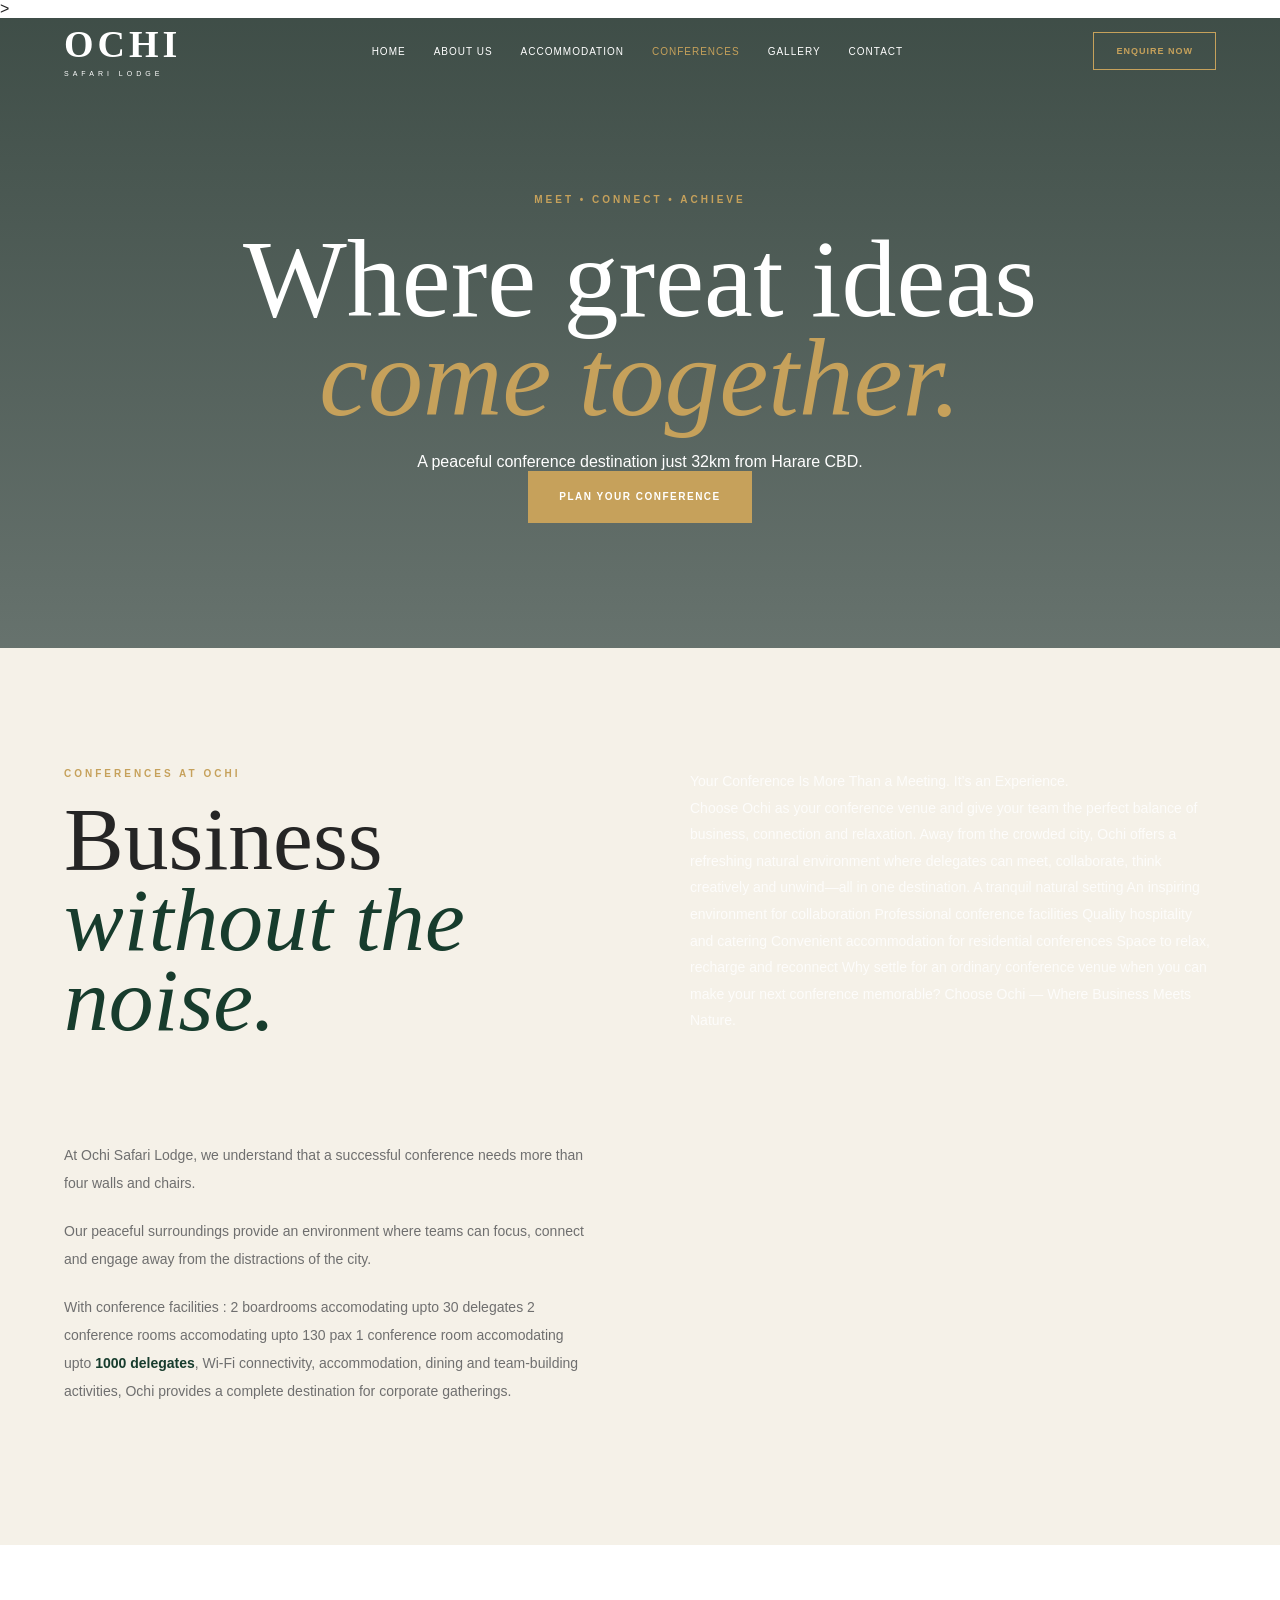
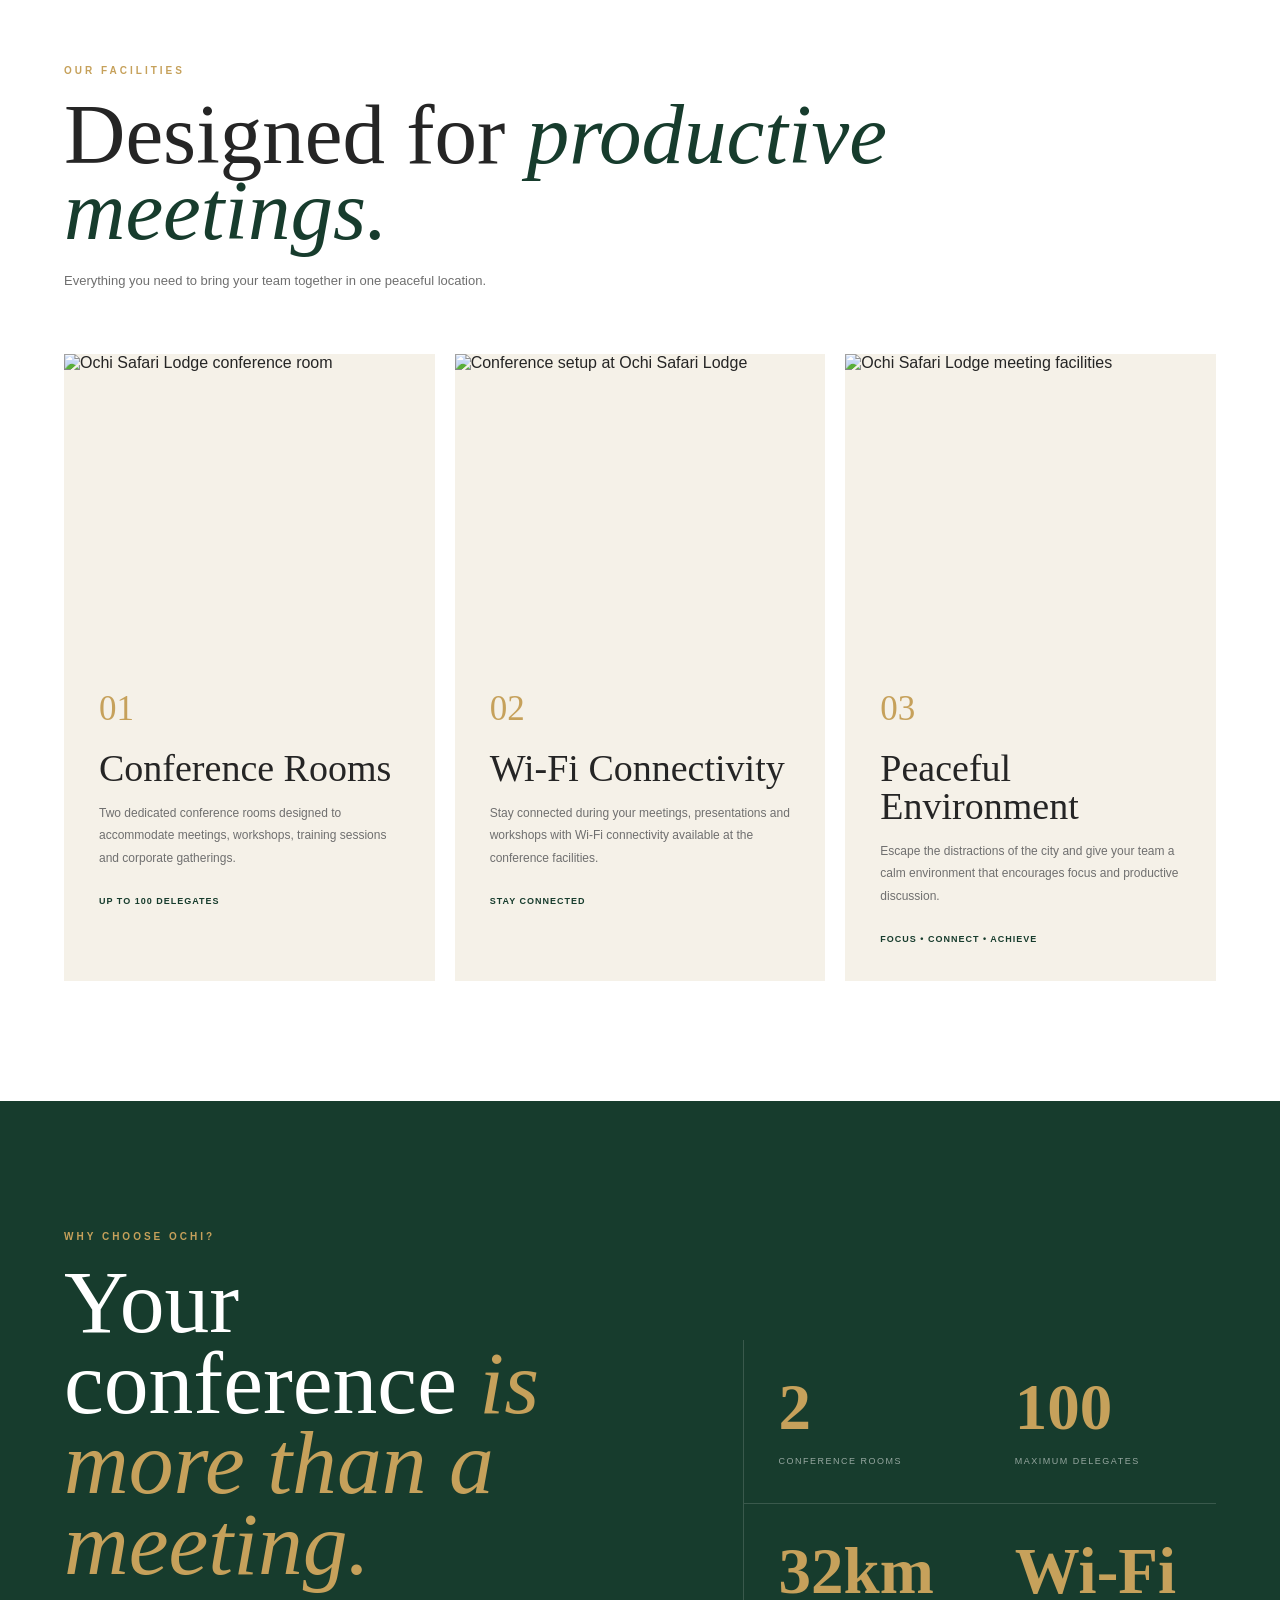
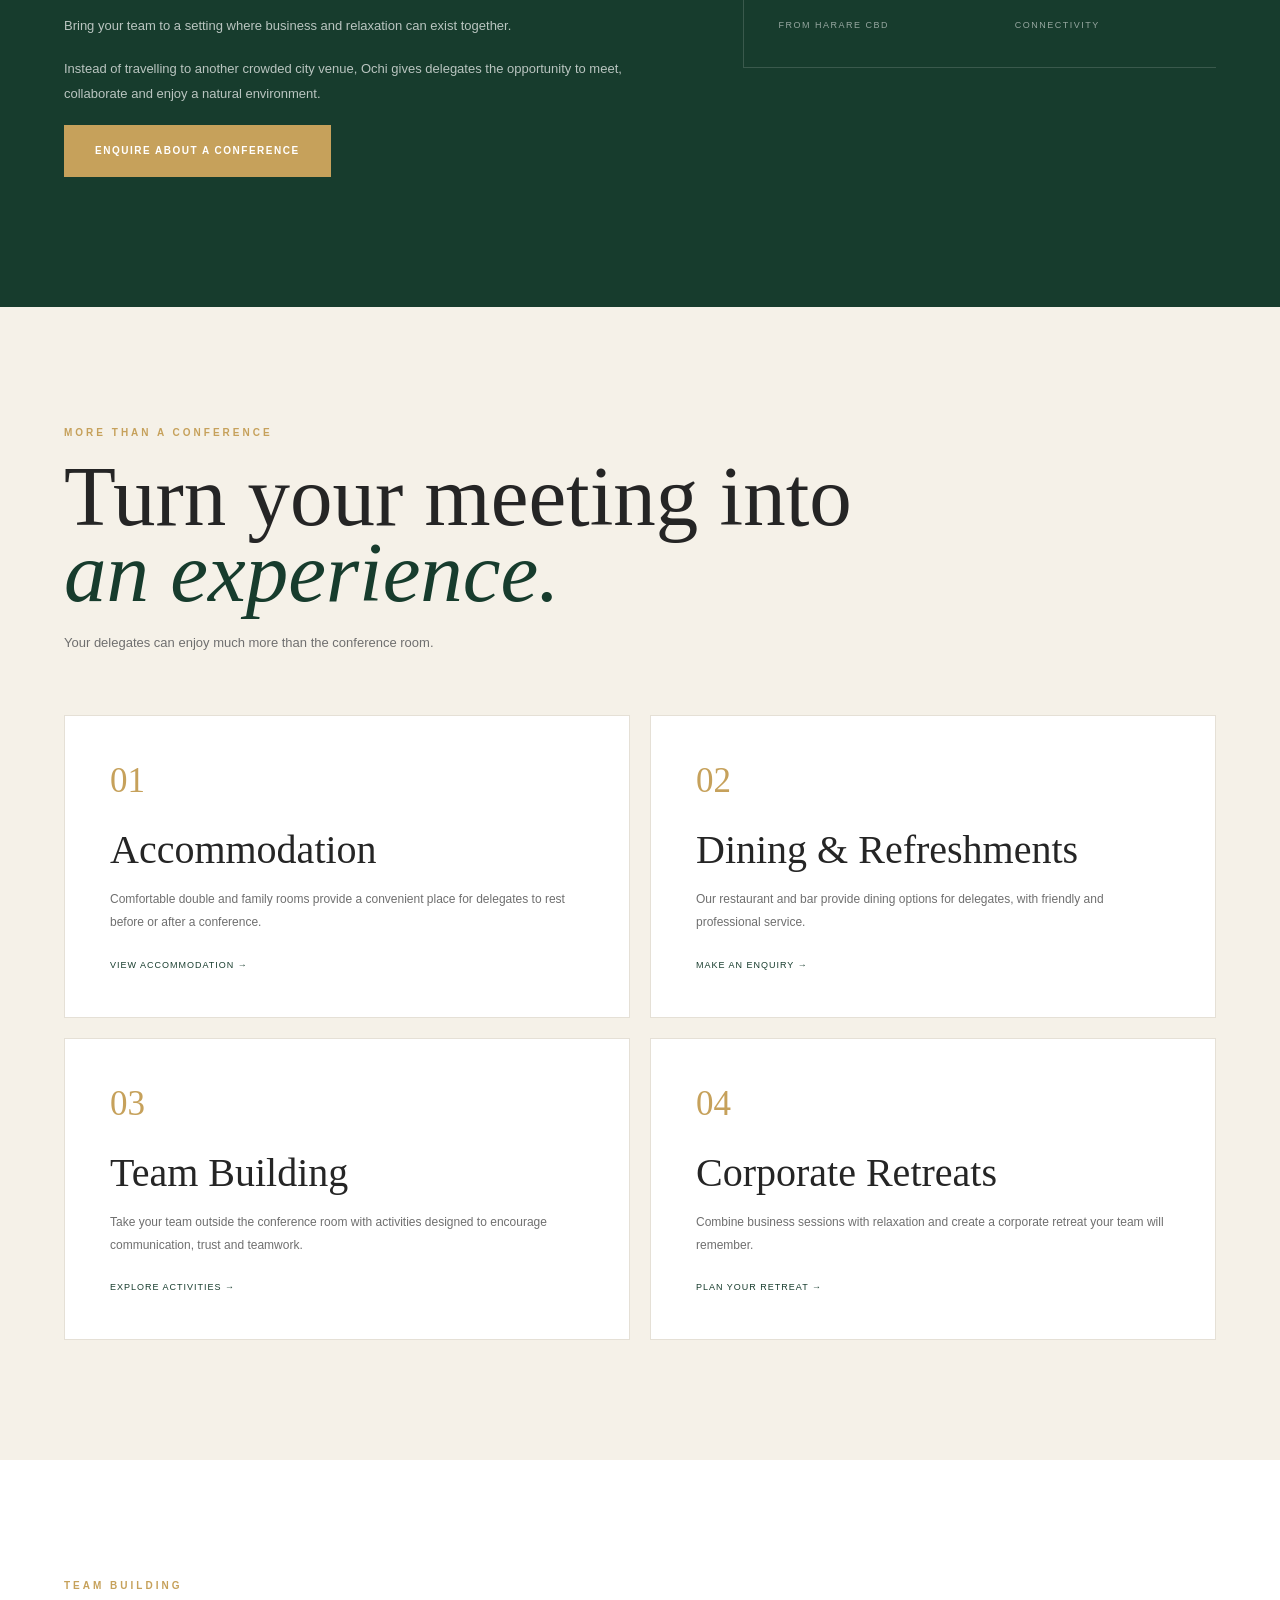
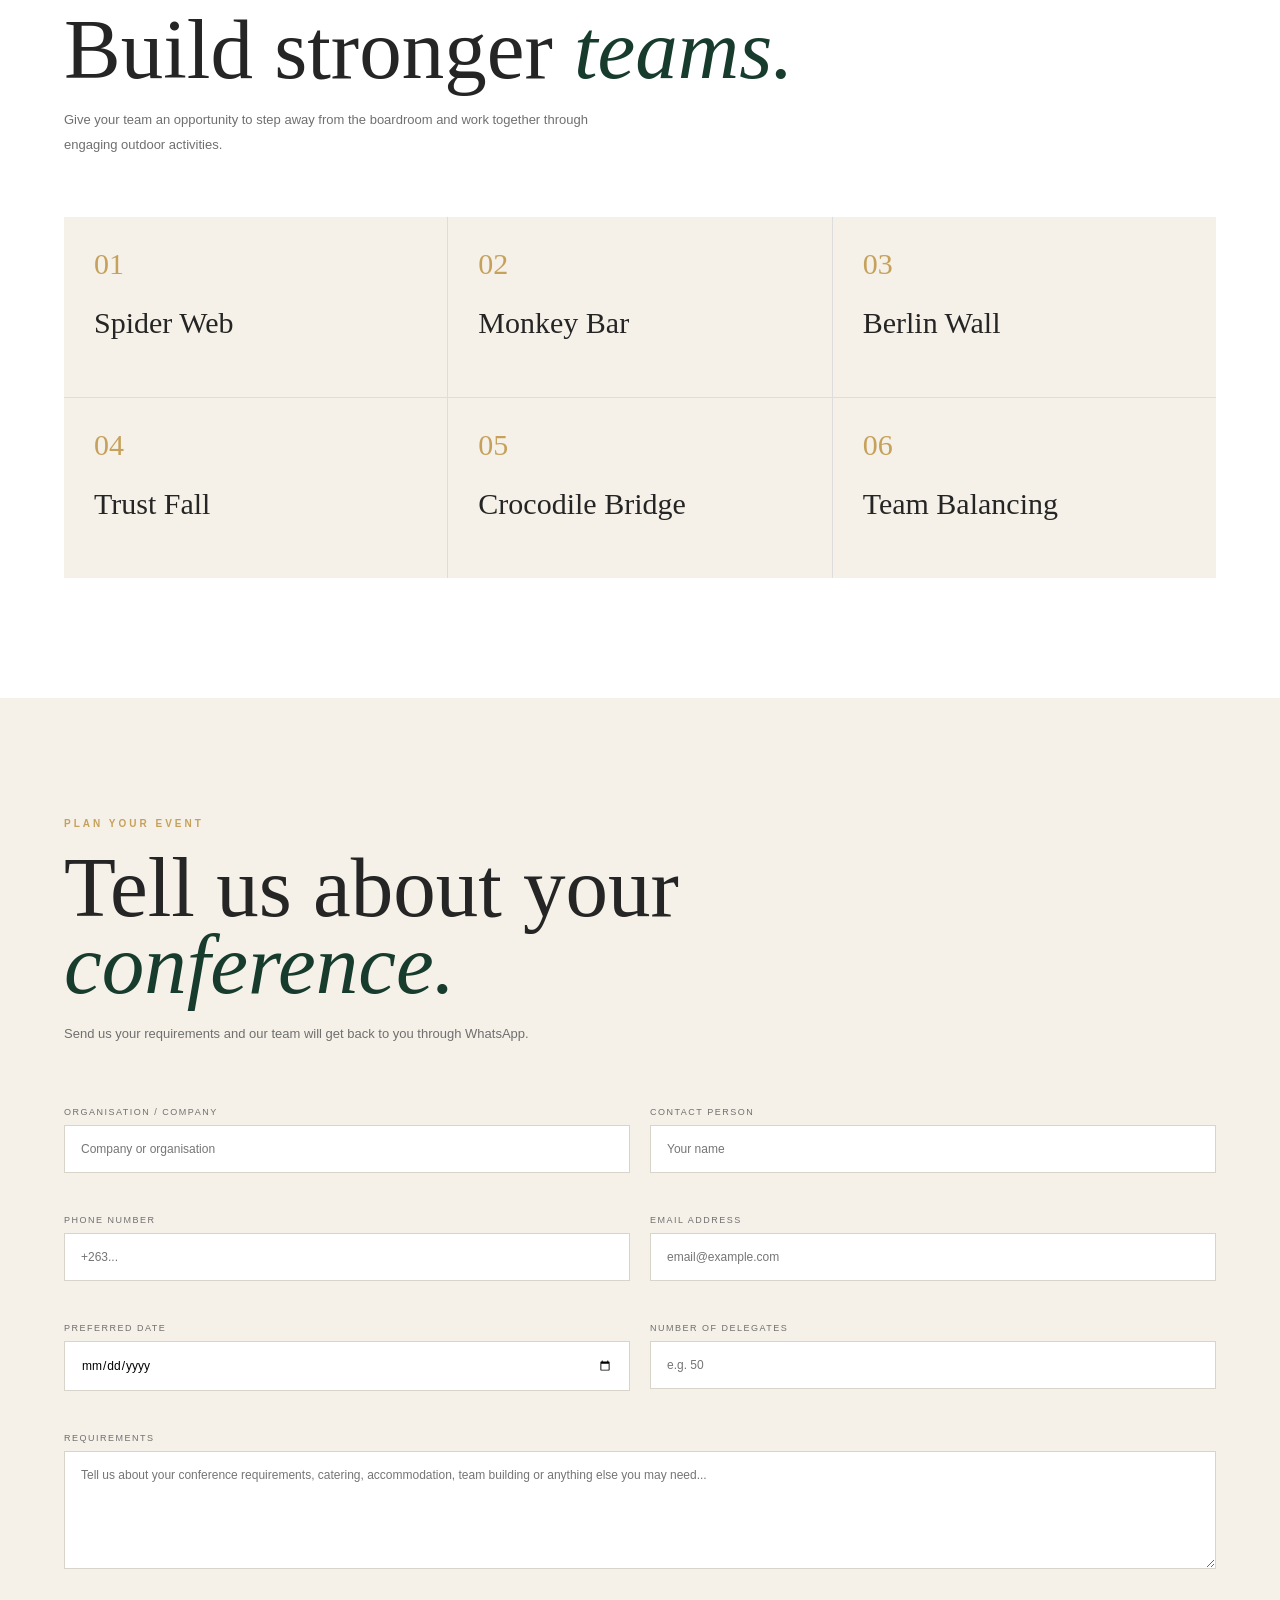
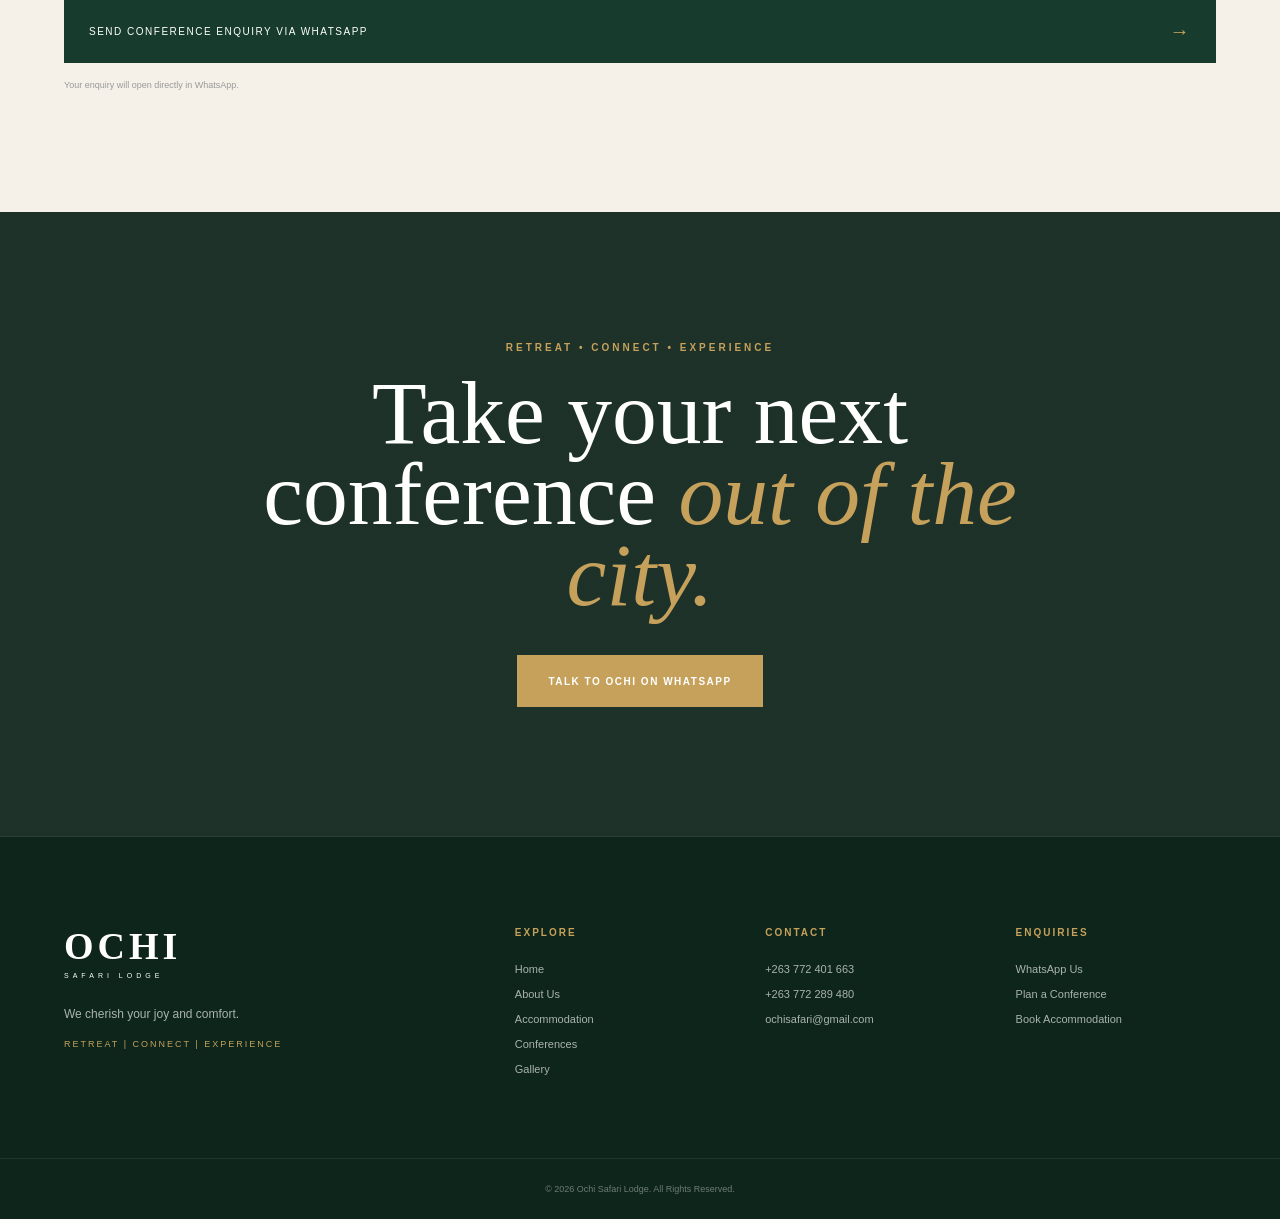
==== conferences.html @ 9dff3365 "Update conferences.html" ====
<!DOCTYPE html>
<html lang="en">

<head>

    <meta charset="UTF-8">

    <meta
        name="viewport"
        content="width=device-width, initial-scale=1.0"
    >

    <title>Conferences & Corporate Events | Ochi Safari Lodge</title>

    <meta
        name="description"
        content="Ochi Safari Lodge offers conference facilities for up to 100 delegates, with Wi-Fi, a peaceful environment, accommodation, dining and team-building activities."
    >

    <link rel="preconnect" href="https://fonts.googleapis.com">

    <link
        rel="preconnect"
        href="https://fonts.gstatic.com"
        crossorigin
    >

    <link
        
    href="https://fonts.googleapis.com/css2?family=Josefin+Sans:wght@300;400;500;600;700&display=swap"
    rel="stylesheet"
>
    >

    <link rel="stylesheet" href="style.css">

</head>


<body>


<!-- =========================================
     NAVIGATION
========================================= -->

<header class="navbar" id="navbar">

    <a href="index.html" class="logo">

        <span>OCHI</span>

        <small>SAFARI LODGE</small>

    </a>


    <nav id="navMenu">

        <a href="index.html">
            Home
        </a>

        <a href="about.html">
            About Us
        </a>

        <a href="accommodation.html">
            Accommodation
        </a>

        <a href="conferences.html" class="active">
            Conferences
        </a>

        <a href="gallery.html">
            Gallery
        </a>

        <a href="contact.html">
            Contact
        </a>

    </nav>


    <a
        href="https://wa.me/263772401663"
        class="nav-button"
        target="_blank"
    >

        Enquire Now

    </a>


    <button
        class="menu-btn"
        id="menuBtn"
        aria-label="Open menu"
    >

        ☰

    </button>

</header>



<!-- =========================================
     CONFERENCE HERO
========================================= -->

<section class="page-hero conference-hero">

    <div class="page-hero-overlay"></div>


    <div class="page-hero-content">

        <p class="eyebrow">

            MEET • CONNECT • ACHIEVE

        </p>


        <h1>

            Where great ideas
            <span>come together.</span>

        </h1>


        <p>

            A peaceful conference destination just 32km
            from Harare CBD.

        </p>


        <a
            href="#conference-enquiry"
            class="btn primary"
        >

            Plan Your Conference

        </a>

    </div>

</section>



<!-- =========================================
     INTRODUCTION
========================================= -->

<section class="conference-intro">

    <div class="container conference-intro-grid">


        <div>

            <p class="section-label">

                CONFERENCES AT OCHI

            </p>


            <h2>

                Business
                <em>without the noise.</em>

            </h2>

        </div>
        <div>
            <p class="hero-text">

              

                   Your Conference Is More Than a Meeting. It’s an Experience.</br>

Choose Ochi as your conference venue and give your team the perfect balance of business, connection and relaxation.

Away from the crowded city, Ochi offers a refreshing natural environment where delegates can meet, collaborate, think creatively and unwind—all in one destination.

 A tranquil natural setting
 An inspiring environment for collaboration
 Professional conference facilities
 Quality hospitality and catering
 Convenient accommodation for residential conferences
 Space to relax, recharge and reconnect

Why settle for an ordinary conference venue when you can make your next conference memorable?

Choose Ochi — Where Business Meets Nature.
                  

            </p>

            </div>
            


        <div>

            <p>

                At Ochi Safari Lodge, we understand that a successful
                conference needs more than four walls and chairs.

            </p>


            <p>

                Our peaceful surroundings provide an environment
                where teams can focus, connect and engage away from
                the distractions of the city.

            </p>


            <p>

                With conference facilities :
                2 boardrooms accomodating upto 30 delegates
                2 conference rooms accomodating upto 130 pax
                1 conference room accomodating upto <strong>1000 delegates</strong>, Wi-Fi connectivity,
                accommodation, dining and team-building activities,
                Ochi provides a complete destination for corporate
                gatherings.


               

            </p>

        </div>

    </div>

</section>



<!-- =========================================
     CONFERENCE FACILITIES
========================================= -->

<section class="conference-facilities">

    <div class="container">


        <div class="conference-section-heading">

            <p class="section-label">

                OUR FACILITIES

            </p>


            <h2>

                Designed for
                <em>productive meetings.</em>

            </h2>


            <p>

                Everything you need to bring your team together
                in one peaceful location.

            </p>

        </div>



        <div class="conference-feature-grid">


            <div class="conference-feature">

                <div class="feature-image">

                    <img
                        src="images/WhatsApp Image 2026-08-20 at 09.56.02.jpeg"
                        alt="Ochi Safari Lodge conference room"
                    >

                </div>


                <div class="feature-content">

                    <span>01</span>


                    <h3>
                        Conference Rooms
                    </h3>


                    <p>

                        Two dedicated conference rooms designed
                        to accommodate meetings, workshops,
                        training sessions and corporate gatherings.

                    </p>


                    <strong>
                        Up to 100 delegates
                    </strong>

                </div>

            </div>



            <div class="conference-feature">

                <div class="feature-image">

                    <img
                        src="Images/conference-2.jpg"
                        alt="Conference setup at Ochi Safari Lodge"
                    >

                </div>


                <div class="feature-content">

                    <span>02</span>


                    <h3>
                        Wi-Fi Connectivity
                    </h3>


                    <p>

                        Stay connected during your meetings,
                        presentations and workshops with
                        Wi-Fi connectivity available at the
                        conference facilities.

                    </p>


                    <strong>
                        Stay connected
                    </strong>

                </div>

            </div>



            <div class="conference-feature">

                <div class="feature-image">

                    <img
                        src="Images/conference-3.jpg"
                        alt="Ochi Safari Lodge meeting facilities"
                    >

                </div>


                <div class="feature-content">

                    <span>03</span>


                    <h3>
                        Peaceful Environment
                    </h3>


                    <p>

                        Escape the distractions of the city and
                        give your team a calm environment that
                        encourages focus and productive discussion.

                    </p>


                    <strong>
                        Focus • Connect • Achieve
                    </strong>

                </div>

            </div>

        </div>

    </div>

</section>



<!-- =========================================
     WHY OCHI FOR CONFERENCES
========================================= -->

<section class="conference-why">

    <div class="container">


        <div class="conference-why-grid">


            <div class="conference-why-content">

                <p class="section-label">

                    WHY CHOOSE OCHI?

                </p>


                <h2>

                    Your conference
                    <em>is more than a meeting.</em>

                </h2>


                <p>

                    Bring your team to a setting where business
                    and relaxation can exist together.

                </p>


                <p>

                    Instead of travelling to another crowded city
                    venue, Ochi gives delegates the opportunity
                    to meet, collaborate and enjoy a natural
                    environment.

                </p>


                <a
                    href="https://wa.me/263772401663?text=Hello%20Ochi%20Safari%20Lodge%2C%20I%20would%20like%20to%20plan%20a%20conference."
                    class="btn primary"
                    target="_blank"
                >

                    Enquire About A Conference

                </a>

            </div>



            <div class="conference-stats">


                <div>

                    <strong>
                        2
                    </strong>

                    <span>
                        Conference Rooms
                    </span>

                </div>


                <div>

                    <strong>
                        100
                    </strong>

                    <span>
                        Maximum Delegates
                    </span>

                </div>


                <div>

                    <strong>
                        32km
                    </strong>

                    <span>
                        From Harare CBD
                    </span>

                </div>


                <div>

                    <strong>
                        Wi-Fi
                    </strong>

                    <span>
                        Connectivity
                    </span>

                </div>

            </div>

        </div>

    </div>

</section>



<!-- =========================================
     COMPLETE CORPORATE EXPERIENCE
========================================= -->

<section class="conference-experience">

    <div class="container">


        <div class="conference-section-heading">

            <p class="section-label">

                MORE THAN A CONFERENCE

            </p>


            <h2>

                Turn your meeting into
                <em>an experience.</em>

            </h2>


            <p>

                Your delegates can enjoy much more than
                the conference room.

            </p>

        </div>



        <div class="conference-experience-grid">


            <div>

                <span>
                    01
                </span>


                <h3>
                    Accommodation
                </h3>


                <p>

                    Comfortable double and family rooms
                    provide a convenient place for delegates
                    to rest before or after a conference.

                </p>


                <a href="accommodation.html">
                    View Accommodation →
                </a>

            </div>



            <div>

                <span>
                    02
                </span>


                <h3>
                    Dining & Refreshments
                </h3>


                <p>

                    Our restaurant and bar provide dining
                    options for delegates, with friendly and
                    professional service.

                </p>


                <a href="contact.html">
                    Make An Enquiry →
                </a>

            </div>



            <div>

                <span>
                    03
                </span>


                <h3>
                    Team Building
                </h3>


                <p>

                    Take your team outside the conference
                    room with activities designed to encourage
                    communication, trust and teamwork.

                </p>


                <a href="#team-building">
                    Explore Activities →
                </a>

            </div>



            <div>

                <span>
                    04
                </span>


                <h3>
                    Corporate Retreats
                </h3>


                <p>

                    Combine business sessions with relaxation
                    and create a corporate retreat your team
                    will remember.

                </p>


                <a href="contact.html">
                    Plan Your Retreat →
                </a>

            </div>

        </div>

    </div>

</section>



<!-- =========================================
     TEAM BUILDING
========================================= -->

<section
    class="team-building"
    id="team-building"
>

    <div class="container">


        <div class="team-building-heading">

            <p class="section-label">

                TEAM BUILDING

            </p>


            <h2>

                Build stronger
                <em>teams.</em>

            </h2>


            <p>

                Give your team an opportunity to step away
                from the boardroom and work together through
                engaging outdoor activities.

            </p>

        </div>



        <div class="team-activities">


            <div>
                <span>01</span>
                <h3>Spider Web</h3>
            </div>


            <div>
                <span>02</span>
                <h3>Monkey Bar</h3>
            </div>


            <div>
                <span>03</span>
                <h3>Berlin Wall</h3>
            </div>


            <div>
                <span>04</span>
                <h3>Trust Fall</h3>
            </div>


            <div>
                <span>05</span>
                <h3>Crocodile Bridge</h3>
            </div>


            <div>
                <span>06</span>
                <h3>Team Balancing</h3>
            </div>

        </div>

    </div>

</section>



<!-- =========================================
     CONFERENCE ENQUIRY
========================================= -->

<section
    class="conference-enquiry"
    id="conference-enquiry"
>

    <div class="container">


        <div class="enquiry-heading">

            <p class="section-label">

                PLAN YOUR EVENT

            </p>


            <h2>

                Tell us about your
                <em>conference.</em>

            </h2>


            <p>

                Send us your requirements and our team
                will get back to you through WhatsApp.

            </p>

        </div>



        <form id="conferenceForm">


            <div class="conference-form-grid">


                <div class="form-group">

                    <label for="companyName">
                        Organisation / Company
                    </label>

                    <input
                        type="text"
                        id="companyName"
                        placeholder="Company or organisation"
                        required
                    >

                </div>


                <div class="form-group">

                    <label for="contactPerson">
                        Contact Person
                    </label>

                    <input
                        type="text"
                        id="contactPerson"
                        placeholder="Your name"
                        required
                    >

                </div>


                <div class="form-group">

                    <label for="conferencePhone">
                        Phone Number
                    </label>

                    <input
                        type="tel"
                        id="conferencePhone"
                        placeholder="+263..."
                        required
                    >

                </div>


                <div class="form-group">

                    <label for="conferenceEmail">
                        Email Address
                    </label>

                    <input
                        type="email"
                        id="conferenceEmail"
                        placeholder="email@example.com"
                    >

                </div>


                <div class="form-group">

                    <label for="conferenceDate">
                        Preferred Date
                    </label>

                    <input
                        type="date"
                        id="conferenceDate"
                    >

                </div>


                <div class="form-group">

                    <label for="delegates">
                        Number Of Delegates
                    </label>

                    <input
                        type="number"
                        id="delegates"
                        min="1"
                        max="100"
                        placeholder="e.g. 50"
                    >

                </div>


                <div class="form-group full-width">

                    <label for="conferenceRequirements">
                        Requirements
                    </label>

                    <textarea
                        id="conferenceRequirements"
                        rows="6"
                        placeholder="Tell us about your conference requirements, catering, accommodation, team building or anything else you may need..."
                        required
                    ></textarea>

                </div>

            </div>


            <button
                type="submit"
                class="conference-submit"
            >

                Send Conference Enquiry via WhatsApp

                <span>→</span>

            </button>


            <p class="form-note">

                Your enquiry will open directly in WhatsApp.

            </p>

        </form>

    </div>

</section>



<!-- =========================================
     CTA
========================================= -->

<section class="conference-final-cta">

    <div class="container">

        <p class="section-label">
            RETREAT • CONNECT • EXPERIENCE
        </p>


        <h2>

            Take your next conference
            <em>out of the city.</em>

        </h2>


        <a
            href="https://wa.me/263772401663?text=Hello%20Ochi%20Safari%20Lodge%2C%20I%20would%20like%20to%20make%20a%20conference%20enquiry."
            class="btn primary"
            target="_blank"
        >

            Talk To Ochi On WhatsApp

        </a>

    </div>

</section>



<!-- =========================================
     FOOTER
========================================= -->

<footer>

    <div class="container footer-grid">


        <div>

            <div class="logo footer-logo">

                <span>OCHI</span>

                <small>SAFARI LODGE</small>

            </div>


            <p>
                We cherish your joy and comfort.
            </p>


            <p class="footer-tagline">
                Retreat | Connect | Experience
            </p>

        </div>


        <div>

            <h4>Explore</h4>

            <a href="index.html">
                Home
            </a>

            <a href="about.html">
                About Us
            </a>

            <a href="accommodation.html">
                Accommodation
            </a>

            <a href="conferences.html">
                Conferences
            </a>

            <a href="gallery.html">
                Gallery
            </a>

        </div>


        <div>

            <h4>Contact</h4>

            <a href="tel:+263772401663">
                +263 772 401 663
            </a>

            <a href="tel:+263772289480">
                +263 772 289 480
            </a>

            <a href="mailto:ochisafari@gmail.com">
                ochisafari@gmail.com
            </a>

        </div>


        <div>

            <h4>Enquiries</h4>

            <a
                href="https://wa.me/263772401663"
                target="_blank"
            >
                WhatsApp Us
            </a>

            <a href="conferences.html">
                Plan a Conference
            </a>

            <a href="accommodation.html">
                Book Accommodation
            </a>

        </div>

    </div>


    <div class="copyright">

        © 2026 Ochi Safari Lodge. All Rights Reserved.

    </div>

</footer>



<script src="script.js"></script>


<!-- =========================================
     CONFERENCE FORM → WHATSAPP
========================================= -->

<script>

const conferenceForm =
    document.getElementById("conferenceForm");


if (conferenceForm) {

    conferenceForm.addEventListener(
        "submit",
        function(event) {

            event.preventDefault();


            const company =
                document
                .getElementById("companyName")
                .value
                .trim();


            const contactPerson =
                document
                .getElementById("contactPerson")
                .value
                .trim();


            const phone =
                document
                .getElementById("conferencePhone")
                .value
                .trim();


            const email =
                document
                .getElementById("conferenceEmail")
                .value
                .trim();


            const date =
                document
                .getElementById("conferenceDate")
                .value;


            const delegates =
                document
                .getElementById("delegates")
                .value;


            const requirements =
                document
                .getElementById("conferenceRequirements")
                .value
                .trim();


            const whatsappMessage = `

Hello Ochi Safari Lodge,

I would like to make a conference enquiry.

*Organisation / Company:*
${company}

*Contact Person:*
${contactPerson}

*Phone:*
${phone}

*Email:*
${email || "Not provided"}

*Preferred Date:*
${date || "Not specified"}

*Number of Delegates:*
${delegates || "Not specified"}

*Requirements:*
${requirements}

Thank you.
            `;


            const encodedMessage =
                encodeURIComponent(
                    whatsappMessage
                );


            const whatsappURL =
                `https://wa.me/263772401663?text=${encodedMessage}`;


            window.open(
                whatsappURL,
                "_blank"
            );

        }
    );

}

</script>


</body>

</html>
---- style.css ----
/* =========================================
   ROOT / GLOBAL
========================================= */

:root {
    --green: #173c2d;
    --dark-green: #0d251b;
    --gold: #c6a15b;
    --cream: #f5f1e8;
    --white: #ffffff;
    --text: #252525;
    --light-text: #6f6f6f;
}




* {
    margin: 0;
    padding: 0;
    box-sizing: border-box;
}


html {
    scroll-behavior: smooth;
}


body {
    font-family: "Montserrat", sans-serif;
    color: var(--text);
    background: var(--white);
    overflow-x: hidden;
}


a {
    text-decoration: none;
    color: inherit;
}


img {
    width: 100%;
    display: block;
}


.container {
    width: min(1180px, 90%);
    margin: auto;
}


/* =========================================
   TYPOGRAPHY
========================================= */

h1,
h2,
h3,
h4 {
    font-family: "Cormorant Garamond", serif;
}


.section-label,
.eyebrow {
    color: var(--gold);
    font-size: 10px;
    font-weight: 600;
    letter-spacing: 3px;
    text-transform: uppercase;
}


.section-heading {
    max-width: 750px;
    margin-bottom: 70px;
}


.section-heading h2,
.intro h2,
.accommodation-content h2,
.team-building h2,
.dining-content h2,
.main-cta h2,
.contact h2 {
    font-size: clamp(45px, 6vw, 75px);
    font-weight: 500;
    line-height: 0.95;
    margin: 20px 0 25px;
}


.section-heading h2 em,
.intro h2 em,
.accommodation-content h2 em,
.team-building h2 em,
.dining-content h2 em,
.main-cta h2 em,
.contact h2 em {
    color: var(--green);
}


.section-heading > p:last-child {
    max-width: 650px;
    color: var(--light-text);
    font-size: 14px;
    line-height: 1.9;
}


/* =========================================
   BUTTONS
========================================= */

.btn {
    display: inline-flex;
    align-items: center;
    justify-content: center;

    min-height: 52px;
    padding: 0 30px;

    font-size: 10px;
    font-weight: 600;
    letter-spacing: 1.5px;
    text-transform: uppercase;

    transition: 0.3s ease;

    cursor: pointer;
}


.btn.primary {
    background: var(--gold);
    color: var(--white);
    border: 1px solid var(--gold);
}


.btn.primary:hover {
    background: transparent;
    color: var(--gold);
}


.btn.secondary {
    border: 1px solid rgba(255, 255, 255, 0.6);
    color: var(--white);
}


.btn.secondary:hover {
    background: var(--white);
    color: var(--green);
}


.btn.secondary-dark {
    border: 1px solid var(--green);
    color: var(--green);
}


.btn.secondary-dark:hover {
    background: var(--green);
    color: var(--white);
}


/* =========================================
   NAVIGATION
========================================= */

.navbar {
    position: absolute;
    top: 0;
    left: 0;

    width: 100%;

    padding: 25px 5%;

    display: flex;
    align-items: center;
    justify-content: space-between;

    z-index: 1000;

    color: var(--white);

    transition: 0.3s ease;
}


.navbar.scrolled {
    position: fixed;

    background: var(--green);

    padding-top: 16px;
    padding-bottom: 16px;

    box-shadow: 0 5px 25px rgba(0, 0, 0, 0.15);
}


/* Logo */

.logo {
    display: flex;
    flex-direction: column;

    line-height: 1;
}


.logo span {
    font-family: "Cormorant Garamond", serif;

    font-size: 38px;
    font-weight: 600;

    letter-spacing: 4px;
}


.logo small {
    font-size: 7px;

    letter-spacing: 4px;

    margin-top: 7px;
}


/* Navigation */

.navbar nav {
    display: flex;
    align-items: center;
    gap: 28px;
}


.navbar nav a {
    position: relative;

    font-size: 10px;
    font-weight: 500;

    letter-spacing: 1px;
    text-transform: uppercase;

    transition: 0.3s ease;
}


.navbar nav a:hover,
.navbar nav a.active {
    color: var(--gold);
}


/* Enquire Button */

.nav-button {
    padding: 13px 22px;

    border: 1px solid var(--gold);

    color: var(--gold);

    font-size: 9px;
    font-weight: 600;

    letter-spacing: 1px;
    text-transform: uppercase;

    transition: 0.3s ease;
}


.nav-button:hover {
    background: var(--gold);
    color: var(--white);
}


/* Mobile menu */

.menu-btn {
    display: none;

    background: transparent;
    border: none;

    color: var(--white);

    font-size: 28px;

    cursor: pointer;
}


/* =========================================
   HERO SECTION
========================================= */

.hero {
    position: relative;

    min-height: 100vh;

    display: flex;
    align-items: center;
    justify-content: center;

    text-align: center;

    background:
        url("Images/hero.jpg");

    background-size: cover;
    background-position: center;

    color: var(--white);
}


.hero-overlay {
    position: absolute;
    inset: 0;

    background:
        linear-gradient(
            rgba(9, 28, 20, 0.78),
            rgba(9, 28, 20, 0.55)
        );
}


.hero-content {
    position: relative;
    z-index: 2;

    max-width: 900px;

    padding: 120px 20px 80px;
}


.hero h1 {
    font-size: clamp(65px, 10vw, 125px);

    font-weight: 500;

    line-height: 0.9;

    margin: 25px 0;
}


.hero h1 span {
    display: block;

    color: var(--gold);

    font-style: italic;
}


.hero-text {
    max-width: 650px;

    margin: 0 auto;

    font-size: 14px;

    line-height: 1.9;

    color: rgba(255, 255, 255, 0.8);
}


.hero-location {
    margin-top: 20px;

    color: var(--gold);

    font-size: 10px;
    font-weight: 600;

    text-transform: uppercase;

    letter-spacing: 2px;
}


.hero-buttons {
    display: flex;

    justify-content: center;

    gap: 15px;

    margin-top: 35px;
}


/* Scroll down */

.scroll-down {
    position: absolute;

    bottom: 35px;
    left: 50%;

    transform: translateX(-50%);

    display: flex;
    flex-direction: column;
    align-items: center;

    gap: 10px;

    z-index: 2;
}


.scroll-down span {
    font-size: 8px;

    text-transform: uppercase;

    letter-spacing: 2px;

    color: rgba(255, 255, 255, 0.7);
}


.scroll-down div {
    width: 1px;
    height: 40px;

    background: var(--gold);
}


/* =========================================
   INTRODUCTION
========================================= */

.intro {
    padding: 130px 0;

    background: var(--cream);
}


.intro-grid {
    display: grid;

    grid-template-columns: 1fr 1fr;

    gap: 100px;

    align-items: start;
}


.intro-text {
    padding-top: 25px;
}


.intro-text p {
    font-size: 14px;

    line-height: 2;

    color: var(--light-text);

    margin-bottom: 20px;
}


.text-link {
    display: inline-block;

    margin-top: 15px;

    color: var(--green);

    font-size: 10px;
    font-weight: 600;

    text-transform: uppercase;

    letter-spacing: 1.5px;
}


/* =========================================
   HIGHLIGHTS
========================================= */

.highlights {
    background: var(--green);

    padding: 70px 0;

    color: var(--white);
}


.highlights-grid {
    display: grid;

    grid-template-columns: repeat(4, 1fr);

    gap: 20px;
}


.highlight-item {
    text-align: center;

    padding: 15px;

    border-right:
        1px solid rgba(255, 255, 255, 0.15);
}


.highlight-item:last-child {
    border-right: none;
}


.highlight-item strong {
    display: block;

    font-family: "Cormorant Garamond", serif;

    font-size: 65px;

    font-weight: 500;

    color: var(--gold);
}


.highlight-item span {
    display: block;

    margin-top: 8px;

    font-size: 9px;

    text-transform: uppercase;

    letter-spacing: 1.5px;

    color: rgba(255, 255, 255, 0.7);
}


/* =========================================
   SERVICES
========================================= */

.services {
    padding: 130px 0;

    background: var(--white);
}


.services-grid {
    display: grid;

    grid-template-columns: repeat(3, 1fr);

    gap: 25px;
}


.service-card {
    position: relative;

    padding: 55px 40px;

    background: var(--cream);

    border: 1px solid #e5e1d8;

    transition: 0.3s ease;
}


.service-card:hover {
    transform: translateY(-8px);

    box-shadow:
        0 20px 50px rgba(0, 0, 0, 0.08);
}


.service-number {
    display: block;

    font-family: "Cormorant Garamond", serif;

    font-size: 45px;

    color: var(--gold);

    margin-bottom: 35px;
}


.service-tag {
    position: absolute;

    top: 25px;
    right: 25px;

    color: var(--gold);

    font-size: 8px;

    font-weight: 600;

    letter-spacing: 2px;

    text-transform: uppercase;
}


.service-card h3 {
    font-size: 42px;

    font-weight: 500;

    margin-bottom: 20px;
}


.service-card > p:not(.service-tag) {
    color: var(--light-text);

    font-size: 13px;

    line-height: 1.9;

    margin-bottom: 30px;
}


.service-card a {
    color: var(--green);

    font-size: 10px;

    font-weight: 600;

    text-transform: uppercase;

    letter-spacing: 1px;
}


/* Featured Service */

.featured-service {
    background: var(--green);

    color: var(--white);

    transform: scale(1.03);
}


.featured-service:hover {
    transform: scale(1.03) translateY(-8px);
}


.featured-service > p:not(.service-tag) {
    color: rgba(255, 255, 255, 0.7);
}


.featured-service a {
    color: var(--gold);
}


/* =========================================
   CONFERENCE SECTION
========================================= */

.conference-section {
    position: relative;

    padding: 150px 0;

    background:
        url("Images/conference.jpg");

    background-size: cover;
    background-position: center;

    color: var(--white);
}


.conference-overlay {
    position: absolute;
    inset: 0;

    background:
        linear-gradient(
            rgba(13, 37, 27, 0.95),
            rgba(13, 37, 27, 0.82)
        );
}


.conference-section-content {
    position: relative;
    z-index: 2;
}


.conference-section h2 {
    max-width: 750px;

    margin: 20px 0 30px;

    font-size: clamp(55px, 7vw, 90px);

    font-weight: 500;

    line-height: 0.95;
}


.conference-section h2 em {
    color: var(--gold);
}


.conference-section-content > p:not(.section-label) {
    max-width: 700px;

    color: rgba(255, 255, 255, 0.75);

    font-size: 14px;

    line-height: 1.9;
}


/* Conference Points */

.conference-points {
    display: grid;

    grid-template-columns: repeat(4, 1fr);

    gap: 30px;

    margin: 70px 0 50px;
}


.conference-points > div {
    border-left:
        1px solid rgba(255, 255, 255, 0.25);

    padding-left: 20px;
}


.conference-points span {
    font-family: "Cormorant Garamond", serif;

    font-size: 32px;

    color: var(--gold);
}


.conference-points h4 {
    font-family: "Montserrat", sans-serif;

    font-size: 11px;

    text-transform: uppercase;

    letter-spacing: 1px;

    margin: 18px 0 10px;
}


.conference-points p {
    color: rgba(255, 255, 255, 0.6);

    font-size: 11px;

    line-height: 1.8;
}


/* =========================================
   ACCOMMODATION
========================================= */

.accommodation-preview {
    padding: 130px 0;

    background: var(--cream);
}


.accommodation-grid {
    display: grid;

    grid-template-columns: 1fr 1fr;

    gap: 100px;

    align-items: center;
}


.accommodation-content > p:not(.section-label) {
    color: var(--light-text);

    font-size: 14px;

    line-height: 1.9;

    margin-bottom: 30px;
}


.accommodation-features {
    list-style: none;

    margin-bottom: 35px;
}


.accommodation-features li {
    padding: 12px 0;

    border-bottom: 1px solid #ddd8ce;

    color: var(--text);

    font-size: 13px;
}


.accommodation-features li::before {
    content: "—";

    color: var(--gold);

    margin-right: 10px;
}


.accommodation-image {
    height: 620px;

    overflow: hidden;
}


.accommodation-image img {
    height: 100%;

    object-fit: cover;

    transition: transform 0.6s ease;
}


.accommodation-image:hover img {
    transform: scale(1.05);
}


/* =========================================
   EXPERIENCES
========================================= */

.experiences-preview {
    padding: 130px 0;

    background: var(--white);
}


.experience-grid {
    display: grid;

    grid-template-columns: repeat(4, 1fr);

    gap: 20px;
}


.experience-card {
    padding: 40px 30px;

    border: 1px solid #e8e8e8;

    transition: 0.3s ease;
}


.experience-card:hover {
    background: var(--green);

    color: var(--white);

    transform: translateY(-5px);
}


.experience-card span {
    display: block;

    font-family: "Cormorant Garamond", serif;

    font-size: 35px;

    color: var(--gold);

    margin-bottom: 35px;
}


.experience-card h3 {
    font-size: 30px;

    font-weight: 500;

    margin-bottom: 15px;
}


.experience-card p {
    font-size: 12px;

    line-height: 1.8;

    color: var(--light-text);

    transition: 0.3s ease;
}


.experience-card:hover p {
    color: rgba(255, 255, 255, 0.7);
}


/* =========================================
   TEAM BUILDING
========================================= */

.team-building {
    padding: 120px 0;

    background: var(--green);

    color: var(--red);
}


.team-building-grid {
    display: grid;

    grid-template-columns: 1fr 1fr;

    gap: 100px;

    align-items: center;
}


.team-building h2 {
    color: var(--black);
}


.team-building h2 em {
    color: var(--black);
}


.team-building p:not(.section-label) {
    max-width: 550px;

    color: rgba(2, 1, 1, 0.938);

    font-size: 14px;

    line-height: 1.9;
}


.team-building-list {
    display: grid;

    grid-template-columns: 1fr 1fr;

    gap: 15px;
}


.team-building-list span {
    padding: 20px;

    border:
        1px solid rgba(0, 0, 0, 0.18);

    font-size: 12px;

    transition: 0.3s ease;
}


.team-building-list span:hover {
    background: var(--green);

    border-color: var(--gold);
}


/* =========================================
   EVENTS
========================================= */

.events {
    padding: 130px 0;

    background: var(--cream);
}


.events-grid {
    display: grid;

    grid-template-columns: repeat(4, 1fr);

    gap: 15px;
}


.events-grid div {
    display: flex;

    align-items: center;
    justify-content: center;

    min-height: 180px;

    background: var(--green);

    color: var(--white);

    font-family: "Cormorant Garamond", serif;

    font-size: 35px;

    text-align: center;

    padding: 20px;

    transition: 0.3s ease;
}


.events-grid div:hover {
    background: var(--gold);

    transform: translateY(-5px);
}


.events-button {
    text-align: center;

    margin-top: 45px;
}


/* =========================================
   DINING
========================================= */

.dining {
    padding: 130px 0;

    background: var(--white);
}


.dining-grid {
    display: grid;

    grid-template-columns: 1fr 1fr;

    gap: 100px;

    align-items: center;
}


.dining-image {
    height: 600px;

    overflow: hidden;
}


.dining-image img {
    height: 100%;

    object-fit: cover;

    transition: 0.6s ease;
}


.dining-image:hover img {
    transform: scale(1.05);
}


.dining-content > p:not(.section-label) {
    color: var(--light-text);

    font-size: 14px;

    line-height: 1.9;

    margin-bottom: 35px;
}


.dining-options {
    display: grid;

    grid-template-columns: 1fr 1fr;

    gap: 30px;
}


.dining-options div {
    border-top: 1px solid #ddd;

    padding-top: 20px;
}


.dining-options strong {
    display: block;

    font-family: "Cormorant Garamond", serif;

    font-size: 28px;

    font-weight: 500;

    margin-bottom: 10px;
}


.dining-options span {
    display: block;

    color: var(--light-text);

    font-size: 11px;

    line-height: 1.8;
}


/* =========================================
   MAIN CTA
========================================= */

.main-cta {
    padding: 140px 20px;

    background: var(--cream);

    text-align: center;
}


.main-cta h2 {
    max-width: 800px;

    margin-left: auto;
    margin-right: auto;
}


.main-cta > .container > p:not(.section-label) {
    max-width: 650px;

    margin: 0 auto 40px;

    color: var(--light-text);

    font-size: 14px;

    line-height: 1.9;
}


.cta-buttons {
    display: flex;

    justify-content: center;

    gap: 15px;
}


/* =========================================
   CONTACT
========================================= */

.contact {
    padding: 130px 0;

    background: var(--white);
}


.contact-grid {
    display: grid;

    grid-template-columns: 1fr 1fr;

    gap: 100px;
}


.contact-description {
    max-width: 500px;

    color: var(--light-text);

    font-size: 14px;

    line-height: 1.9;
}


.contact-details {
    display: flex;

    flex-direction: column;

    gap: 30px;
}


.contact-details > div {
    border-bottom: 1px solid #e5e5e5;

    padding-bottom: 25px;
}


.contact-details span {
    display: block;

    color: var(--gold);

    font-size: 8px;

    font-weight: 600;

    letter-spacing: 2px;

    margin-bottom: 10px;
}


.contact-details strong,
.contact-details a {
    display: block;

    font-size: 14px;

    line-height: 1.8;

    transition: 0.3s ease;
}


.contact-details a:hover {
    color: var(--gold);
}


/* =========================================
   FOOTER
========================================= */

footer {
    background: var(--dark-green);

    color: var(--white);

    padding-top: 90px;
}


.footer-grid {
    display: grid;

    grid-template-columns: 2fr 1fr 1fr 1fr;

    gap: 50px;

    padding-bottom: 70px;
}


.footer-logo {
    margin-bottom: 25px;
}


.footer-grid > div:first-child > p {
    color: rgba(255, 255, 255, 0.65);

    font-size: 12px;

    line-height: 1.8;

    margin-bottom: 10px;
}


.footer-tagline {
    color: var(--gold) !important;

    text-transform: uppercase;

    font-size: 9px !important;

    letter-spacing: 2px;
}


.footer-grid h4 {
    font-family: "Montserrat", sans-serif;

    color: var(--gold);

    font-size: 10px;

    letter-spacing: 2px;

    text-transform: uppercase;

    margin-bottom: 25px;
}


.footer-grid a {
    display: block;

    color: rgba(255, 255, 255, 0.65);

    font-size: 11px;

    margin-bottom: 13px;

    transition: 0.3s ease;
}


.footer-grid a:hover {
    color: var(--gold);
}


.copyright {
    padding: 25px 5%;

    border-top:
        1px solid rgba(255, 255, 255, 0.08);

    text-align: center;

    color: rgba(255, 255, 255, 0.4);

    font-size: 9px;
}


/* =========================================
   TABLET RESPONSIVE
========================================= */

@media (max-width: 1000px) {

    .navbar nav {
        gap: 15px;
    }


    .intro-grid,
    .accommodation-grid,
    .team-building-grid,
    .dining-grid,
    .contact-grid {
        gap: 60px;
    }


    .conference-points {
        grid-template-columns: 1fr 1fr;
    }


    .experience-grid {
        grid-template-columns: 1fr 1fr;
    }


    .events-grid {
        grid-template-columns: 1fr 1fr;
    }


    .footer-grid {
        grid-template-columns: 1fr 1fr;
    }

}


/* =========================================
   MOBILE RESPONSIVE
========================================= */

@media (max-width: 768px) {

    /* Navigation */

    .navbar {
        padding: 20px 5%;
    }


    .navbar nav {
        position: absolute;

        top: 100%;
        left: 0;

        width: 100%;

        display: none;

        flex-direction: column;

        align-items: flex-start;

        gap: 0;

        background: var(--green);

        padding: 20px 5%;
    }


    .navbar nav.active {
        display: flex;
    }


    .navbar nav a {
        width: 100%;

        padding: 15px 0;

        border-bottom:
            1px solid rgba(255, 255, 255, 0.08);
    }


    .nav-button {
        display: none;
    }


    .menu-btn {
        display: block;
    }


    /* Hero */

    .hero {
        min-height: 850px;
    }


    .hero h1 {
        font-size: clamp(55px, 16vw, 85px);
    }


    .hero-text {
        font-size: 13px;
    }


    .hero-buttons {
        flex-direction: column;

        align-items: center;
    }


    .hero-buttons .btn {
        width: min(280px, 100%);
    }


    /* Layouts */

    .intro-grid,
    .accommodation-grid,
    .team-building-grid,
    .dining-grid,
    .contact-grid {
        grid-template-columns: 1fr;

        gap: 50px;
    }


    .services-grid {
        grid-template-columns: 1fr;
    }


    .featured-service {
        transform: none;
    }


    .featured-service:hover {
        transform: translateY(-8px);
    }


    /* Highlights */

    .highlights-grid {
        grid-template-columns: 1fr 1fr;
    }


    .highlight-item:nth-child(2) {
        border-right: none;
    }


    .highlight-item:nth-child(1),
    .highlight-item:nth-child(2) {
        border-bottom:
            1px solid rgba(255, 255, 255, 0.15);
    }


    /* Conference */

    .conference-points {
        grid-template-columns: 1fr;
    }


    /* Experiences */

    .experience-grid {
        grid-template-columns: 1fr;
    }


    /* Events */

    .events-grid {
        grid-template-columns: 1fr;
    }


    /* Accommodation */

    .accommodation-image,
    .dining-image {
        height: 450px;
    }


    /* Dining */

    .dining-options {
        grid-template-columns: 1fr;
    }


    /* CTA */

    .cta-buttons {
        flex-direction: column;

        align-items: center;
    }


    .cta-buttons .btn {
        width: min(280px, 100%);
    }


    /* Footer */

    .footer-grid {
        grid-template-columns: 1fr;

        gap: 40px;
    }

}


/* =========================================
   SMALL MOBILE
========================================= */

@media (max-width: 480px) {

    .hero {
        min-height: 760px;
    }


    .hero-content {
        padding-left: 15px;
        padding-right: 15px;
    }


    .logo span {
        font-size: 30px;
    }


    .section-heading {
        margin-bottom: 45px;
    }


    .intro,
    .services,
    .accommodation-preview,
    .experiences-preview,
    .events,
    .dining,
    .contact {
        padding: 85px 0;
    }


    .team-building {
        padding: 85px 0;
    }


    .conference-section {
        padding: 100px 0;
    }


    .main-cta {
        padding: 100px 20px;
    }


    .highlights {
        padding: 50px 0;
    }


    .highlight-item strong {
        font-size: 50px;
    }


    .service-card {
        padding: 45px 30px;
    }


    .team-building-list {
        grid-template-columns: 1fr;
    }


    .events-grid div {
        min-height: 140px;
    }

}

/* =========================================
   ABOUT PAGE
========================================= */


/* Page Hero */

.page-hero {
    position: relative;

    min-height: 70vh;

    display: flex;
    align-items: center;
    justify-content: center;

    text-align: center;

    background: url("Images/about-hero.jpg");

    background-size: cover;
    background-position: center;

    color: var(--white);
}


.page-hero-overlay {
    position: absolute;
    inset: 0;

    background:
        linear-gradient(
            rgba(9, 28, 20, 0.78),
            rgba(9, 28, 20, 0.62)
        );
}


.page-hero-content {
    position: relative;

    z-index: 2;

    max-width: 900px;

    padding: 120px 20px 70px;
}


.page-hero h1 {
    margin: 25px 0;

    font-size: clamp(60px, 9vw, 110px);

    line-height: 0.9;

    font-weight: 500;
}


.page-hero h1 span {
    display: block;

    color: var(--gold);

    font-style: italic;
}


.page-hero-content > p:last-child {
    color: rgba(255, 255, 255, 0.75);

    font-size: 13px;

    line-height: 1.8;
}


/* About Introduction */

.about-intro {
    padding: 130px 0;

    background: var(--cream);
}


.about-intro-grid {
    display: grid;

    grid-template-columns: 1fr 1fr;

    gap: 100px;
}


.about-intro h2 {
    font-size: clamp(50px, 6vw, 80px);

    font-weight: 500;

    line-height: 0.95;
}


.about-intro h2 em {
    color: var(--green);
}


.about-intro-text p {
    margin-bottom: 22px;

    color: var(--light-text);

    font-size: 14px;

    line-height: 2;
}


/* Location */

.about-location {
    padding: 130px 0;

    background: var(--white);
}


.about-location-grid {
    display: grid;

    grid-template-columns: 1fr 1fr;

    gap: 100px;

    align-items: center;
}


.about-location-image {
    height: 620px;

    overflow: hidden;
}


.about-location-image img {
    width: 100%;
    height: 100%;

    object-fit: cover;

    transition: transform 0.6s ease;
}


.about-location-image:hover img {
    transform: scale(1.05);
}


.about-location-content h2 {
    font-size: clamp(50px, 6vw, 78px);

    font-weight: 500;

    line-height: 0.95;

    margin: 20px 0 30px;
}


.about-location-content h2 em {
    color: var(--green);
}


.about-location-content > p:not(.section-label) {
    color: var(--light-text);

    font-size: 14px;

    line-height: 1.9;

    margin-bottom: 20px;
}


.location-facts {
    display: grid;

    grid-template-columns: repeat(3, 1fr);

    gap: 15px;

    margin-top: 40px;
}


.location-facts div {
    padding-top: 20px;

    border-top: 1px solid #ddd;
}


.location-facts strong {
    display: block;

    font-family: "Cormorant Garamond", serif;

    font-size: 30px;

    color: var(--green);

    margin-bottom: 5px;
}


.location-facts span {
    display: block;

    font-size: 8px;

    text-transform: uppercase;

    letter-spacing: 1px;

    color: var(--light-text);

    line-height: 1.5;
}


/* Philosophy */

.about-philosophy {
    padding: 130px 0;

    background: var(--green);

    color: var(--white);
}


.about-philosophy h2 {
    max-width: 850px;

    font-size: clamp(55px, 7vw, 90px);

    line-height: 0.95;

    font-weight: 500;

    margin: 20px 0;
}


.about-philosophy h2 em {
    color: var(--gold);
}


.philosophy-text {
    max-width: 650px;

    color: rgba(255, 255, 255, 0.7);

    font-size: 14px;

    line-height: 1.9;

    margin-bottom: 70px;
}


.philosophy-grid {
    display: grid;

    grid-template-columns: repeat(3, 1fr);

    gap: 25px;
}


.philosophy-grid > div {
    padding: 40px 30px;

    border:
        1px solid rgba(255, 255, 255, 0.15);
}


.philosophy-grid span {
    display: block;

    font-family: "Cormorant Garamond", serif;

    font-size: 38px;

    color: var(--gold);

    margin-bottom: 30px;
}


.philosophy-grid h3 {
    font-size: 38px;

    font-weight: 500;

    margin-bottom: 15px;
}


.philosophy-grid p {
    color: rgba(255, 255, 255, 0.65);

    font-size: 12px;

    line-height: 1.9;
}


/* Difference */

.about-difference {
    padding: 130px 0;

    background: var(--cream);
}


.difference-grid {
    display: grid;

    grid-template-columns: repeat(2, 1fr);

    gap: 20px;
}


.difference-card {
    padding: 45px 40px;

    background: var(--white);

    border: 1px solid #e5e1d8;

    transition: 0.3s ease;
}


.difference-card:hover {
    transform: translateY(-6px);

    box-shadow:
        0 20px 45px rgba(0, 0, 0, 0.07);
}


.difference-card span {
    display: block;

    font-family: "Cormorant Garamond", serif;

    font-size: 35px;

    color: var(--gold);

    margin-bottom: 25px;
}


.difference-card h3 {
    font-size: 36px;

    font-weight: 500;

    margin-bottom: 15px;
}


.difference-card p {
    color: var(--light-text);

    font-size: 12px;

    line-height: 1.9;
}


/* Experience CTA */

.about-experience {
    position: relative;

    padding: 150px 0;

    background:
        url("Images/about-experience.jpg");

    background-size: cover;

    background-position: center;

    color: var(--white);

    text-align: center;
}


.about-experience-overlay {
    position: absolute;

    inset: 0;

    background:
        linear-gradient(
            rgba(13, 37, 27, 0.88),
            rgba(13, 37, 27, 0.75)
        );
}


.about-experience-content {
    position: relative;

    z-index: 2;
}


.about-experience h2 {
    max-width: 900px;

    margin: 20px auto 30px;

    font-size: clamp(55px, 7vw, 90px);

    line-height: 0.95;

    font-weight: 500;
}


.about-experience h2 em {
    color: var(--gold);
}


.about-experience-content > p:not(.section-label) {
    max-width: 650px;

    margin: 0 auto 40px;

    color: rgba(255, 255, 255, 0.7);

    font-size: 14px;

    line-height: 1.9;
}


/* About Mobile */

@media (max-width: 768px) {

    .page-hero {
        min-height: 650px;
    }


    .page-hero h1 {
        font-size: 60px;
    }


    .about-intro-grid,
    .about-location-grid {
        grid-template-columns: 1fr;

        gap: 50px;
    }


    .about-location-image {
        height: 450px;
    }


    .location-facts {
        grid-template-columns: 1fr;
    }


    .philosophy-grid {
        grid-template-columns: 1fr;
    }


    .difference-grid {
        grid-template-columns: 1fr;
    }


    .about-experience {
        padding: 100px 0;
    }

}


@media (max-width: 480px) {

    .about-intro,
    .about-location,
    .about-philosophy,
    .about-difference {
        padding: 85px 0;
    }


    .about-location-image {
        height: 380px;
    }


    .philosophy-grid h3,
    .difference-card h3 {
        font-size: 32px;
    }

}


/* =========================================
   GALLERY PAGE
========================================= */

.gallery-hero {
    background-image: url("Images/gallery-hero.jpg");
}


/* Gallery Introduction */

.gallery-intro {
    padding: 120px 0 80px;

    background: var(--cream);
}


.gallery-intro h2 {
    max-width: 850px;

    font-family: "Cormorant Garamond", serif;

    font-size: clamp(55px, 7vw, 90px);

    font-weight: 500;

    line-height: 0.95;

    margin: 20px 0 25px;
}


.gallery-intro h2 em {
    color: var(--green);
}


.gallery-intro > .container > p:last-child {
    max-width: 680px;

    color: var(--light-text);

    font-size: 14px;

    line-height: 1.9;
}


/* Gallery Sections */

.gallery-section {
    padding: 100px 0;

    background: var(--white);
}


.gallery-dark {
    background: var(--green);

    color: var(--white);
}


.gallery-events {
    background: var(--cream);
}


.gallery-section-heading {
    display: flex;

    align-items: flex-end;

    justify-content: space-between;

    gap: 50px;

    margin-bottom: 45px;
}


.gallery-section-heading h2 {
    font-size: clamp(45px, 6vw, 70px);

    font-weight: 500;

    line-height: 0.95;

    margin-top: 15px;
}


.gallery-section-heading > p {
    max-width: 420px;

    color: var(--light-text);

    font-size: 12px;

    line-height: 1.9;
}


.gallery-dark .gallery-section-heading > p {
    color: rgba(255, 255, 255, 0.65);
}


/* Gallery Grid */

.gallery-grid {
    display: grid;

    grid-template-columns: repeat(3, 1fr);

    grid-auto-rows: 280px;

    gap: 15px;
}


.gallery-item {
    position: relative;

    overflow: hidden;

    background: #ddd;
}


.gallery-item img {
    width: 100%;
    height: 100%;

    object-fit: cover;

    transition:
        transform 0.6s ease,
        filter 0.6s ease;
}


.gallery-item:hover img {
    transform: scale(1.06);

    filter: brightness(0.8);
}


.gallery-large {
    grid-row: span 2;
}


.gallery-wide {
    grid-column: span 2;
}


.gallery-tall {
    grid-row: span 2;
}


/* Gallery CTA */

.gallery-cta {
    padding: 130px 20px;

    background: var(--white);

    text-align: center;
}


.gallery-cta h2 {
    max-width: 800px;

    margin: 20px auto 25px;

    font-family: "Cormorant Garamond", serif;

    font-size: clamp(55px, 7vw, 90px);

    font-weight: 500;

    line-height: 0.95;
}


.gallery-cta h2 em {
    color: var(--green);
}


.gallery-cta > .container > p:not(.section-label) {
    max-width: 650px;

    margin: 0 auto 35px;

    color: var(--light-text);

    font-size: 14px;

    line-height: 1.9;
}


.gallery-cta-buttons {
    display: flex;

    justify-content: center;

    gap: 15px;
}


/* Gallery Mobile */

@media (max-width: 768px) {

    .gallery-intro {
        padding: 90px 0 60px;
    }


    .gallery-section {
        padding: 80px 0;
    }


    .gallery-section-heading {
        display: block;

        margin-bottom: 35px;
    }


    .gallery-section-heading > p {
        margin-top: 20px;
    }


    .gallery-grid {
        grid-template-columns: 1fr 1fr;

        grid-auto-rows: 220px;
    }


    .gallery-large {
        grid-row: span 2;
    }


    .gallery-wide {
        grid-column: span 2;
    }


    .gallery-tall {
        grid-row: span 2;
    }


    .gallery-cta {
        padding: 100px 20px;
    }


    .gallery-cta-buttons {
        flex-direction: column;

        align-items: center;
    }


    .gallery-cta-buttons .btn {
        width: min(280px, 100%);
    }

}


@media (max-width: 480px) {

    .gallery-grid {
        grid-template-columns: 1fr;

        grid-auto-rows: 280px;
    }


    .gallery-large,
    .gallery-wide,
    .gallery-tall {
        grid-column: span 1;

        grid-row: span 1;
    }


    .gallery-hero {
        min-height: 600px;
    }

}


/* =========================================
   CONTACT PAGE
========================================= */

.contact-hero {
    background-image: url("Images/contact-hero.jpg");
}


/* Main Contact */

.contact-main {
    padding: 120px 0;

    background: var(--cream);
}


.contact-heading {
    margin-bottom: 70px;
}


.contact-heading h2 {
    font-family: "Cormorant Garamond", serif;

    font-size: clamp(55px, 7vw, 90px);

    font-weight: 500;

    line-height: 0.95;

    margin-top: 20px;
}


.contact-heading h2 em {
    color: var(--green);
}


.contact-grid-new {
    display: grid;

    grid-template-columns: 0.9fr 1.1fr;

    gap: 100px;

    align-items: start;
}


/* Contact Information */

.contact-information {
    display: flex;

    flex-direction: column;

    gap: 0;
}


.contact-info-item {
    display: grid;

    grid-template-columns: 45px 1fr;

    gap: 20px;

    padding: 28px 0;

    border-top: 1px solid #dcd7cd;
}


.contact-number {
    font-family: "Cormorant Garamond", serif;

    font-size: 25px;

    color: var(--gold);
}


.contact-info-item > div > span {
    display: block;

    font-size: 9px;

    letter-spacing: 2px;

    color: var(--light-text);

    margin-bottom: 10px;
}


.contact-info-item a,
.contact-info-item p {
    display: block;

    color: var(--dark);

    font-size: 14px;

    line-height: 1.8;

    text-decoration: none;

    margin: 0 0 3px;
}


.contact-info-item a:hover {
    color: var(--green);
}


/* WhatsApp */

.whatsapp-large {
    display: flex;

    align-items: center;

    gap: 18px;

    margin-top: 30px;

    padding: 25px;

    background: var(--green);

    color: white;

    text-decoration: none;

    transition: 0.3s ease;
}


.whatsapp-large:hover {
    transform: translateY(-4px);

    background: #183c2a;
}


.whatsapp-icon {
    display: flex;

    align-items: center;

    justify-content: center;

    width: 48px;

    height: 48px;

    border: 1px solid rgba(255,255,255,0.3);

    border-radius: 50%;

    font-size: 18px;
}


.whatsapp-large span:nth-child(2) {
    flex: 1;

    font-size: 14px;
}


.whatsapp-large small {
    display: block;

    font-size: 7px;

    letter-spacing: 1.5px;

    color: rgba(255,255,255,0.55);

    margin-bottom: 5px;
}


.whatsapp-large strong {
    font-size: 22px;

    color: var(--gold);
}


/* Form */

.contact-form-wrapper {
    padding: 50px;

    background: var(--white);

    box-shadow:
        0 20px 60px rgba(0,0,0,0.06);
}


.contact-form-wrapper h3 {
    font-family: "Cormorant Garamond", serif;

    font-size: 55px;

    font-weight: 500;

    line-height: 0.95;

    margin: 20px 0 40px;
}


.contact-form-wrapper h3 em {
    color: var(--green);
}


.form-row {
    display: grid;

    grid-template-columns: 1fr 1fr;

    gap: 20px;
}


.form-group {
    margin-bottom: 22px;
}


.form-group label {
    display: block;

    font-size: 9px;

    text-transform: uppercase;

    letter-spacing: 1.5px;

    margin-bottom: 8px;

    color: var(--light-text);
}


.form-group input,
.form-group select,
.form-group textarea {
    width: 100%;

    padding: 15px;

    border: 1px solid #ddd8ce;

    background: #faf9f6;

    font-family: "Montserrat", sans-serif;

    font-size: 12px;

    outline: none;

    transition: border 0.3s ease;
}


.form-group input:focus,
.form-group select:focus,
.form-group textarea:focus {
    border-color: var(--green);
}


.form-group textarea {
    resize: vertical;
}


.contact-submit {
    width: 100%;

    padding: 18px 25px;

    border: none;

    background: var(--green);

    color: white;

    font-family: "Montserrat", sans-serif;

    font-size: 10px;

    text-transform: uppercase;

    letter-spacing: 1.5px;

    cursor: pointer;

    display: flex;

    align-items: center;

    justify-content: space-between;

    transition: 0.3s ease;
}


.contact-submit:hover {
    background: #183c2a;
}


.contact-submit span {
    font-size: 18px;

    color: var(--gold);
}


.form-note {
    margin-top: 15px;

    font-size: 9px;

    color: #999;

    line-height: 1.6;
}


/* Location */

.contact-location {
    padding: 120px 0;

    background: var(--white);
}


.location-heading {
    margin-bottom: 50px;
}


.location-heading h2 {
    font-family: "Cormorant Garamond", serif;

    font-size: clamp(55px, 7vw, 85px);

    font-weight: 500;

    line-height: 0.95;

    margin-top: 20px;
}


.location-heading h2 em {
    color: var(--green);
}


.location-map {
    height: 500px;

    overflow: hidden;
}


.map-placeholder {
    width: 100%;
    height: 100%;

    display: flex;

    align-items: center;

    justify-content: center;

    text-align: center;

    background:
        linear-gradient(
            rgba(13, 37, 27, 0.88),
            rgba(13, 37, 27, 0.88)
        ),
        url("Images/map-background.jpg");

    background-size: cover;

    background-position: center;

    color: white;
}


.map-placeholder span {
    font-size: 9px;

    letter-spacing: 2px;

    color: var(--gold);
}


.map-placeholder h3 {
    font-family: "Cormorant Garamond", serif;

    font-size: 55px;

    font-weight: 500;

    margin: 15px 0;
}


.map-placeholder p {
    color: rgba(255,255,255,0.65);

    font-size: 12px;

    line-height: 1.8;

    margin-bottom: 30px;
}


.map-button {
    display: inline-block;

    padding: 14px 25px;

    border: 1px solid rgba(255,255,255,0.3);

    color: white;

    text-decoration: none;

    font-size: 9px;

    text-transform: uppercase;

    letter-spacing: 1.5px;

    transition: 0.3s ease;
}


.map-button:hover {
    background: var(--gold);

    color: var(--dark);

    border-color: var(--gold);
}


/* Services */

.contact-services {
    padding: 120px 0;

    background: var(--cream);
}


.contact-services > .container > h2 {
    font-family: "Cormorant Garamond", serif;

    font-size: clamp(55px, 7vw, 85px);

    font-weight: 500;

    line-height: 0.95;

    margin: 20px 0 60px;
}


.contact-services h2 em {
    color: var(--green);
}


.contact-service-grid {
    display: grid;

    grid-template-columns: repeat(3, 1fr);

    gap: 20px;
}


.contact-service-card {
    display: block;

    padding: 40px;

    background: var(--white);

    text-decoration: none;

    color: var(--dark);

    border: 1px solid #e4dfd5;

    transition: 0.3s ease;
}


.contact-service-card:hover {
    transform: translateY(-7px);

    border-color: var(--green);

    box-shadow:
        0 20px 40px rgba(0,0,0,0.06);
}


.contact-service-card > span {
    display: block;

    font-family: "Cormorant Garamond", serif;

    font-size: 35px;

    color: var(--gold);

    margin-bottom: 30px;
}


.contact-service-card h3 {
    font-family: "Cormorant Garamond", serif;

    font-size: 36px;

    font-weight: 500;

    margin-bottom: 15px;
}


.contact-service-card p {
    font-size: 12px;

    line-height: 1.8;

    color: var(--light-text);

    margin-bottom: 25px;
}


.contact-service-card strong {
    font-size: 9px;

    text-transform: uppercase;

    letter-spacing: 1px;

    color: var(--green);
}


/* Mobile */

@media (max-width: 768px) {

    .contact-main,
    .contact-location,
    .contact-services {
        padding: 85px 0;
    }


    .contact-grid-new {
        grid-template-columns: 1fr;

        gap: 60px;
    }


    .contact-form-wrapper {
        padding: 30px 20px;
    }


    .contact-form-wrapper h3 {
        font-size: 48px;
    }


    .form-row {
        grid-template-columns: 1fr;
    }


    .location-map {
        height: 420px;
    }


    .map-placeholder h3 {
        font-size: 45px;
    }


    .contact-service-grid {
        grid-template-columns: 1fr;
    }

}


@media (max-width: 480px) {

    .contact-heading h2,
    .location-heading h2 {
        font-size: 55px;
    }


    .contact-info-item {
        grid-template-columns: 35px 1fr;
    }


    .whatsapp-large {
        padding: 20px 15px;
    }

}


/* =========================================
   CONFERENCES PAGE
========================================= */

.conference-hero {
    background-image: url("Images/conference-hero.jpg");
}


/* Conference Intro */

.conference-intro {
    padding: 120px 0;

    background: var(--cream);
}


.conference-intro-grid {
    display: grid;

    grid-template-columns: 1fr 1fr;

    gap: 100px;
}


.conference-intro h2 {
    font-family: "Cormorant Garamond", serif;

    font-size: clamp(55px, 7vw, 90px);

    font-weight: 500;

    line-height: 0.9;

    margin-top: 20px;
}


.conference-intro h2 em {
    color: var(--green);
}


.conference-intro-grid > div:last-child p {
    color: var(--light-text);

    font-size: 14px;

    line-height: 2;

    margin-bottom: 20px;
}


.conference-intro-grid strong {
    color: var(--green);
}


/* Facilities */

.conference-facilities {
    padding: 120px 0;

    background: var(--white);
}


.conference-section-heading {
    max-width: 850px;

    margin-bottom: 60px;
}


.conference-section-heading h2 {
    font-family: "Cormorant Garamond", serif;

    font-size: clamp(55px, 7vw, 85px);

    font-weight: 500;

    line-height: 0.9;

    margin: 20px 0;
}


.conference-section-heading h2 em {
    color: var(--green);
}


.conference-section-heading > p:last-child {
    max-width: 600px;

    color: var(--light-text);

    font-size: 13px;

    line-height: 1.9;
}


/* Feature Cards */

.conference-feature-grid {
    display: grid;

    grid-template-columns: repeat(3, 1fr);

    gap: 20px;
}


.conference-feature {
    background: var(--cream);
}


.feature-image {
    height: 300px;

    overflow: hidden;
}


.feature-image img {
    width: 100%;
    height: 100%;

    object-fit: cover;

    transition: transform 0.6s ease;
}


.conference-feature:hover .feature-image img {
    transform: scale(1.05);
}


.feature-content {
    padding: 35px;
}


.feature-content > span {
    font-family: "Cormorant Garamond", serif;

    color: var(--gold);

    font-size: 35px;
}


.feature-content h3 {
    font-family: "Cormorant Garamond", serif;

    font-size: 38px;

    font-weight: 500;

    line-height: 1;

    margin: 20px 0 15px;
}


.feature-content p {
    color: var(--light-text);

    font-size: 12px;

    line-height: 1.9;

    margin-bottom: 20px;
}


.feature-content strong {
    font-size: 9px;

    text-transform: uppercase;

    letter-spacing: 1px;

    color: var(--green);
}


/* Why Ochi */

.conference-why {
    padding: 130px 0;

    background: var(--green);

    color: var(--white);
}


.conference-why-grid {
    display: grid;

    grid-template-columns: 1.1fr 0.9fr;

    gap: 100px;

    align-items: center;
}


.conference-why-content h2 {
    font-family: "Cormorant Garamond", serif;

    font-size: clamp(55px, 7vw, 90px);

    font-weight: 500;

    line-height: 0.9;

    margin: 20px 0 30px;
}


.conference-why-content h2 em {
    color: var(--gold);
}


.conference-why-content > p:not(.section-label) {
    max-width: 600px;

    color: rgba(255,255,255,0.7);

    font-size: 13px;

    line-height: 1.9;

    margin-bottom: 18px;
}


/* Stats */

.conference-stats {
    display: grid;

    grid-template-columns: 1fr 1fr;

    border-left:
        1px solid rgba(255,255,255,0.15);
}


.conference-stats div {
    padding: 35px;

    border-bottom:
        1px solid rgba(255,255,255,0.15);
}


.conference-stats strong {
    display: block;

    font-family: "Cormorant Garamond", serif;

    font-size: 65px;

    line-height: 1;

    color: var(--gold);

    margin-bottom: 10px;
}


.conference-stats span {
    font-size: 9px;

    text-transform: uppercase;

    letter-spacing: 1.5px;

    color: rgba(255,255,255,0.55);
}


/* Corporate Experience */

.conference-experience {
    padding: 120px 0;

    background: var(--cream);
}


.conference-experience-grid {
    display: grid;

    grid-template-columns: repeat(2, 1fr);

    gap: 20px;
}


.conference-experience-grid > div {
    padding: 45px;

    background: var(--white);

    border: 1px solid #e5e0d6;

    transition: 0.3s ease;
}


.conference-experience-grid > div:hover {
    transform: translateY(-5px);

    box-shadow:
        0 20px 45px rgba(0,0,0,0.06);
}


.conference-experience-grid span {
    display: block;

    font-family: "Cormorant Garamond", serif;

    color: var(--gold);

    font-size: 35px;

    margin-bottom: 25px;
}


.conference-experience-grid h3 {
    font-family: "Cormorant Garamond", serif;

    font-size: 40px;

    font-weight: 500;

    margin-bottom: 15px;
}


.conference-experience-grid p {
    color: var(--light-text);

    font-size: 12px;

    line-height: 1.9;

    margin-bottom: 20px;
}


.conference-experience-grid a {
    color: var(--green);

    text-decoration: none;

    font-size: 9px;

    text-transform: uppercase;

    letter-spacing: 1px;
}


/* Team Building */

.team-building {
    padding: 120px 0;

    background: var(--white);
}


.team-building-heading {
    max-width: 750px;

    margin-bottom: 60px;
}


.team-building-heading h2 {
    font-family: "Cormorant Garamond", serif;

    font-size: clamp(55px, 7vw, 85px);

    font-weight: 500;

    line-height: 0.9;

    margin: 20px 0;
}


.team-building-heading h2 em {
    color: var(--green);
}


.team-building-heading > p:last-child {
    color: var(--light-text);

    font-size: 13px;

    line-height: 1.9;
}


.team-activities {
    display: grid;

    grid-template-columns: repeat(3, 1fr);

    gap: 1px;

    background: #ddd;
}


.team-activities > div {
    min-height: 180px;

    padding: 30px;

    background: var(--cream);

    transition: 0.3s ease;
}


.team-activities > div:hover {
    background: var(--green);

    color: white;
}


.team-activities span {
    display: block;

    font-family: "Cormorant Garamond", serif;

    font-size: 30px;

    color: var(--gold);

    margin-bottom: 25px;
}


.team-activities h3 {
    font-family: "Cormorant Garamond", serif;

    font-size: 30px;

    font-weight: 500;
}


/* Enquiry */

.conference-enquiry {
    padding: 120px 0;

    background: var(--cream);
}


.enquiry-heading {
    max-width: 750px;

    margin-bottom: 60px;
}


.enquiry-heading h2 {
    font-family: "Cormorant Garamond", serif;

    font-size: clamp(55px, 7vw, 85px);

    font-weight: 500;

    line-height: 0.9;

    margin: 20px 0;
}


.enquiry-heading h2 em {
    color: var(--green);
}


.enquiry-heading > p:last-child {
    color: var(--light-text);

    font-size: 13px;

    line-height: 1.9;
}


.conference-form-grid {
    display: grid;

    grid-template-columns: 1fr 1fr;

    gap: 20px;
}


.conference-form-grid .full-width {
    grid-column: span 2;
}


.conference-enquiry .form-group label {
    display: block;

    font-size: 9px;

    text-transform: uppercase;

    letter-spacing: 1.5px;

    color: var(--light-text);

    margin-bottom: 8px;
}


.conference-enquiry .form-group input,
.conference-enquiry .form-group textarea {
    width: 100%;

    padding: 16px;

    border: 1px solid #d9d4ca;

    background: var(--white);

    font-family: "Montserrat", sans-serif;

    font-size: 12px;

    outline: none;
}


.conference-enquiry .form-group input:focus,
.conference-enquiry .form-group textarea:focus {
    border-color: var(--green);
}


.conference-submit {
    width: 100%;

    margin-top: 5px;

    padding: 20px 25px;

    border: none;

    background: var(--green);

    color: white;

    font-family: "Montserrat", sans-serif;

    font-size: 10px;

    text-transform: uppercase;

    letter-spacing: 1.5px;

    cursor: pointer;

    display: flex;

    align-items: center;

    justify-content: space-between;
}


.conference-submit:hover {
    background: #183c2a;
}


.conference-submit span {
    color: var(--gold);

    font-size: 20px;
}


/* Final CTA */

.conference-final-cta {
    padding: 130px 20px;

    background:
        linear-gradient(
            rgba(10,32,23,0.92),
            rgba(10,32,23,0.92)
        ),
        url("Images/conference-hero.jpg");

    background-size: cover;

    background-position: center;

    color: white;

    text-align: center;
}


.conference-final-cta h2 {
    max-width: 900px;

    margin: 20px auto 40px;

    font-family: "Cormorant Garamond", serif;

    font-size: clamp(55px, 7vw, 90px);

    font-weight: 500;

    line-height: 0.9;
}


.conference-final-cta h2 em {
    color: var(--gold);
}


/* Conference Mobile */

@media (max-width: 768px) {

    .conference-intro,
    .conference-facilities,
    .conference-why,
    .conference-experience,
    .team-building,
    .conference-enquiry {
        padding: 85px 0;
    }


    .conference-intro-grid,
    .conference-why-grid {
        grid-template-columns: 1fr;

        gap: 50px;
    }


    .conference-feature-grid {
        grid-template-columns: 1fr;
    }


    .conference-experience-grid {
        grid-template-columns: 1fr;
    }


    .team-activities {
        grid-template-columns: 1fr 1fr;
    }


    .conference-form-grid {
        grid-template-columns: 1fr;
    }


    .conference-form-grid .full-width {
        grid-column: span 1;
    }


    .conference-stats {
        border-left: none;
    }

}


@media (max-width: 480px) {

    .team-activities {
        grid-template-columns: 1fr;
    }


    .conference-stats {
        grid-template-columns: 1fr;
    }


    .conference-stats div {
        border-bottom:
            1px solid rgba(255,255,255,0.15);
    }

}

/* =========================================
   ACCOMMODATION PAGE
========================================= */

.accommodation-hero {
    background-image: url("Images/accommodation-hero.jpg");
}


/* Intro */

.accommodation-intro {
    padding: 120px 0;

    background: var(--cream);
}


.accommodation-intro-grid {
    display: grid;

    grid-template-columns: 1fr 1fr;

    gap: 100px;
}


.accommodation-intro h2 {
    font-family: "Cormorant Garamond", serif;

    font-size: clamp(55px, 7vw, 90px);

    font-weight: 500;

    line-height: 0.9;

    margin-top: 20px;
}


.accommodation-intro h2 em {
    color: var(--green);
}


.accommodation-intro-grid > div:last-child p {
    color: var(--light-text);

    font-size: 14px;

    line-height: 2;

    margin-bottom: 20px;
}


/* Rooms */

.rooms-section {
    padding: 120px 0;

    background: var(--white);
}


.rooms-heading {
    max-width: 800px;

    margin-bottom: 60px;
}


.rooms-heading h2 {
    font-family: "Cormorant Garamond", serif;

    font-size: clamp(55px, 7vw, 90px);

    font-weight: 500;

    line-height: 0.9;

    margin: 20px 0;
}


.rooms-heading h2 em {
    color: var(--green);
}


.rooms-heading > p:last-child {
    color: var(--light-text);

    font-size: 13px;

    line-height: 1.9;
}


.rooms-grid {
    display: grid;

    grid-template-columns: repeat(2, 1fr);

    gap: 25px;
}


.room-card {
    background: var(--cream);

    overflow: hidden;
}


.room-image {
    position: relative;

    height: 430px;

    overflow: hidden;
}


.room-image img {
    width: 100%;
    height: 100%;

    object-fit: cover;

    transition: transform 0.7s ease;
}


.room-card:hover .room-image img {
    transform: scale(1.05);
}


.room-number {
    position: absolute;

    top: 25px;
    left: 25px;

    width: 55px;
    height: 55px;

    display: flex;

    align-items: center;
    justify-content: center;

    background: var(--green);

    color: white;

    font-family: "Cormorant Garamond", serif;

    font-size: 25px;
}


.room-content {
    padding: 40px;
}


.room-type {
    font-size: 8px;

    letter-spacing: 2px;

    color: var(--gold);

    margin-bottom: 12px;
}


.room-content h3 {
    font-family: "Cormorant Garamond", serif;

    font-size: 48px;

    font-weight: 500;

    line-height: 1;

    margin-bottom: 20px;
}


.room-content > p {
    color: var(--light-text);

    font-size: 12px;

    line-height: 1.9;

    margin-bottom: 25px;
}


.room-features {
    display: flex;

    flex-wrap: wrap;

    gap: 8px;

    margin-bottom: 30px;
}


.room-features span {
    padding: 8px 12px;

    border: 1px solid #d8d2c7;

    font-size: 8px;

    text-transform: uppercase;

    letter-spacing: 1px;

    color: var(--light-text);
}


.room-button {
    display: inline-block;

    padding: 15px 20px;

    background: var(--green);

    color: white;

    text-decoration: none;

    font-size: 9px;

    text-transform: uppercase;

    letter-spacing: 1px;

    transition: 0.3s ease;
}


.room-button:hover {
    background: #183c2a;
}


/* Amenities */

.accommodation-amenities {
    padding: 120px 0;

    background: var(--green);

    color: white;
}


.amenities-heading {
    margin-bottom: 60px;
}


.amenities-heading h2 {
    font-family: "Cormorant Garamond", serif;

    font-size: clamp(55px, 7vw, 85px);

    font-weight: 500;

    line-height: 0.9;

    margin-top: 20px;
}


.amenities-heading h2 em {
    color: var(--gold);
}


.amenities-grid {
    display: grid;

    grid-template-columns: repeat(4, 1fr);

    border-top:
        1px solid rgba(255,255,255,0.15);

    border-left:
        1px solid rgba(255,255,255,0.15);
}


.amenity {
    min-height: 250px;

    padding: 35px;

    border-right:
        1px solid rgba(255,255,255,0.15);

    border-bottom:
        1px solid rgba(255,255,255,0.15);
}


.amenity span {
    display: block;

    color: var(--gold);

    font-family: "Cormorant Garamond", serif;

    font-size: 30px;

    margin-bottom: 35px;
}


.amenity h3 {
    font-family: "Cormorant Garamond", serif;

    font-size: 32px;

    font-weight: 500;

    margin-bottom: 15px;
}


.amenity p {
    color: rgba(255,255,255,0.6);

    font-size: 11px;

    line-height: 1.8;
}


/* HALA */

.hala-section {
    padding: 120px 0;

    background: var(--white);
}


.hala-grid {
    display: grid;

    grid-template-columns: 1fr 1fr;

    gap: 80px;

    align-items: center;
}


.hala-image {
    height: 550px;

    overflow: hidden;
}


.hala-image img {
    width: 100%;
    height: 100%;

    object-fit: cover;
}


.hala-content h2 {
    font-family: "Cormorant Garamond", serif;

    font-size: clamp(55px, 7vw, 85px);

    font-weight: 500;

    line-height: 0.9;

    margin: 20px 0 30px;
}


.hala-content h2 em {
    color: var(--green);
}


.hala-content p:not(.section-label) {
    max-width: 550px;

    color: var(--light-text);

    font-size: 13px;

    line-height: 1.9;

    margin-bottom: 20px;
}


/* Corporate Stay */

.stay-conference {
    padding: 130px 0;

    background:
        linear-gradient(
            rgba(13,37,27,0.9),
            rgba(13,37,27,0.9)
        ),
        url("Images/conference-hero.jpg");

    background-size: cover;

    background-position: center;

    color: white;

    text-align: center;
}


.stay-conference-content {
    max-width: 850px;

    margin: auto;
}


.stay-conference-content h2 {
    font-family: "Cormorant Garamond", serif;

    font-size: clamp(55px, 7vw, 90px);

    font-weight: 500;

    line-height: 0.9;

    margin: 20px 0 30px;
}


.stay-conference-content h2 em {
    color: var(--gold);
}


.stay-conference-content > p:not(.section-label) {
    max-width: 650px;

    margin: 0 auto 35px;

    color: rgba(255,255,255,0.65);

    font-size: 13px;

    line-height: 1.9;
}


/* Experience */

.accommodation-experience {
    padding: 120px 0;

    background: var(--cream);
}


.experience-heading {
    margin-bottom: 60px;
}


.experience-heading h2 {
    font-family: "Cormorant Garamond", serif;

    font-size: clamp(55px, 7vw, 85px);

    font-weight: 500;

    line-height: 0.9;

    margin-top: 20px;
}


.experience-heading h2 em {
    color: var(--green);
}


.experience-grid {
    display: grid;

    grid-template-columns: repeat(3, 1fr);

    gap: 20px;
}


.experience-card {
    display: block;

    padding: 40px;

    background: var(--white);

    text-decoration: none;

    color: var(--dark);

    border: 1px solid #e1dbd0;

    transition: 0.3s ease;
}


.experience-card:hover {
    transform: translateY(-6px);

    border-color: var(--green);
}


.experience-card span {
    display: block;

    font-family: "Cormorant Garamond", serif;

    color: var(--gold);

    font-size: 35px;

    margin-bottom: 30px;
}


.experience-card h3 {
    font-family: "Cormorant Garamond", serif;

    font-size: 38px;

    font-weight: 500;

    margin-bottom: 15px;
}


.experience-card p {
    color: var(--light-text);

    font-size: 12px;

    line-height: 1.9;

    margin-bottom: 25px;
}


.experience-card strong {
    color: var(--green);

    font-size: 9px;

    text-transform: uppercase;

    letter-spacing: 1px;
}


/* CTA */

.accommodation-cta {
    padding: 130px 20px;

    background: var(--green);

    color: white;

    text-align: center;
}


.accommodation-cta h2 {
    font-family: "Cormorant Garamond", serif;

    font-size: clamp(55px, 7vw, 90px);

    font-weight: 500;

    line-height: 0.9;

    margin: 20px 0 25px;
}


.accommodation-cta h2 em {
    color: var(--gold);
}


.accommodation-cta > .container > p:not(.section-label) {
    color: rgba(255,255,255,0.65);

    font-size: 13px;

    margin-bottom: 35px;
}


/* Mobile */

@media (max-width: 768px) {

    .accommodation-intro,
    .rooms-section,
    .accommodation-amenities,
    .hala-section,
    .accommodation-experience {
        padding: 85px 0;
    }


    .accommodation-intro-grid,
    .hala-grid {
        grid-template-columns: 1fr;

        gap: 50px;
    }


    .rooms-grid {
        grid-template-columns: 1fr;
    }


    .room-image {
        height: 350px;
    }


    .amenities-grid {
        grid-template-columns: 1fr 1fr;
    }


    .hala-image {
        height: 400px;
    }


    .experience-grid {
        grid-template-columns: 1fr;
    }

}


@media (max-width: 480px) {

    .amenities-grid {
        grid-template-columns: 1fr;
    }


    .room-content {
        padding: 30px 20px;
    }


    .room-content h3 {
        font-size: 42px;
    }

}


.hero {
    min-height: 100vh;

    background-image: url("images/hero.jpg");

    background-size: cover;
    background-position: center;
    background-repeat: no-repeat;
}
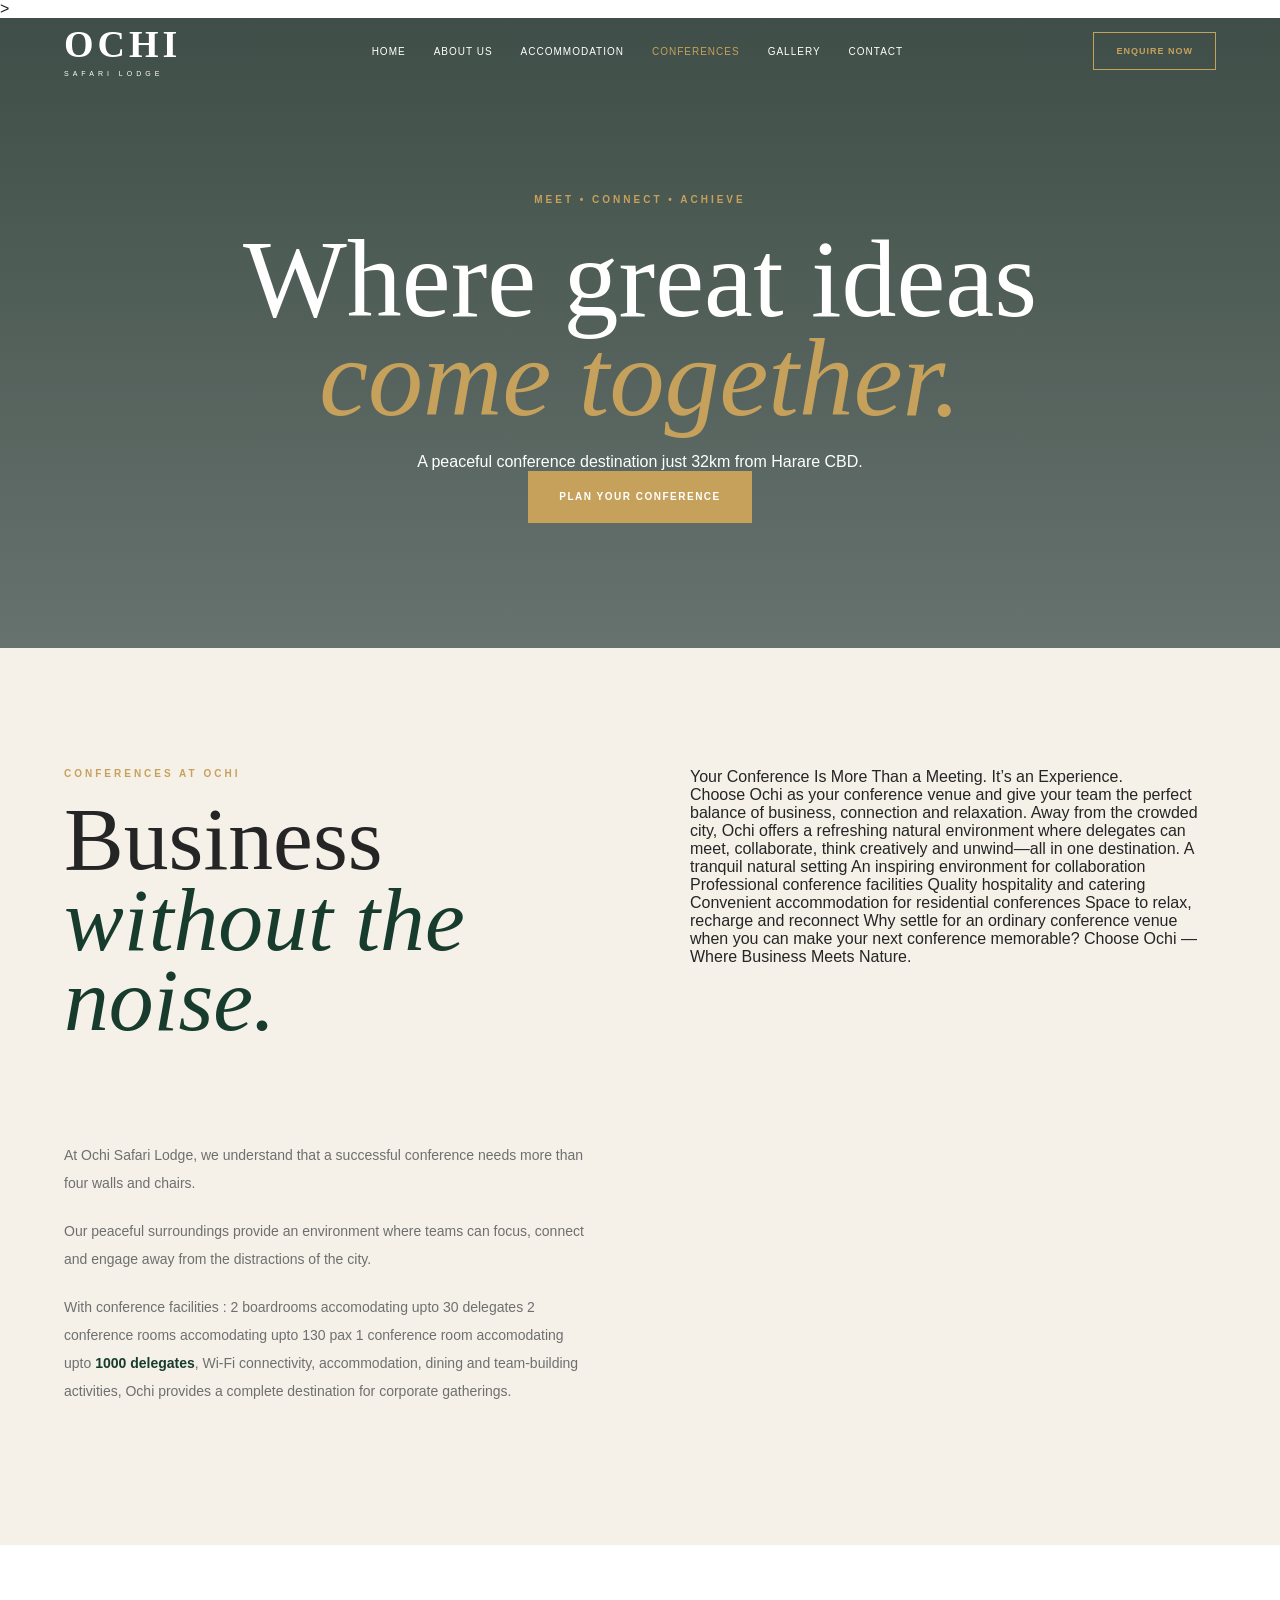
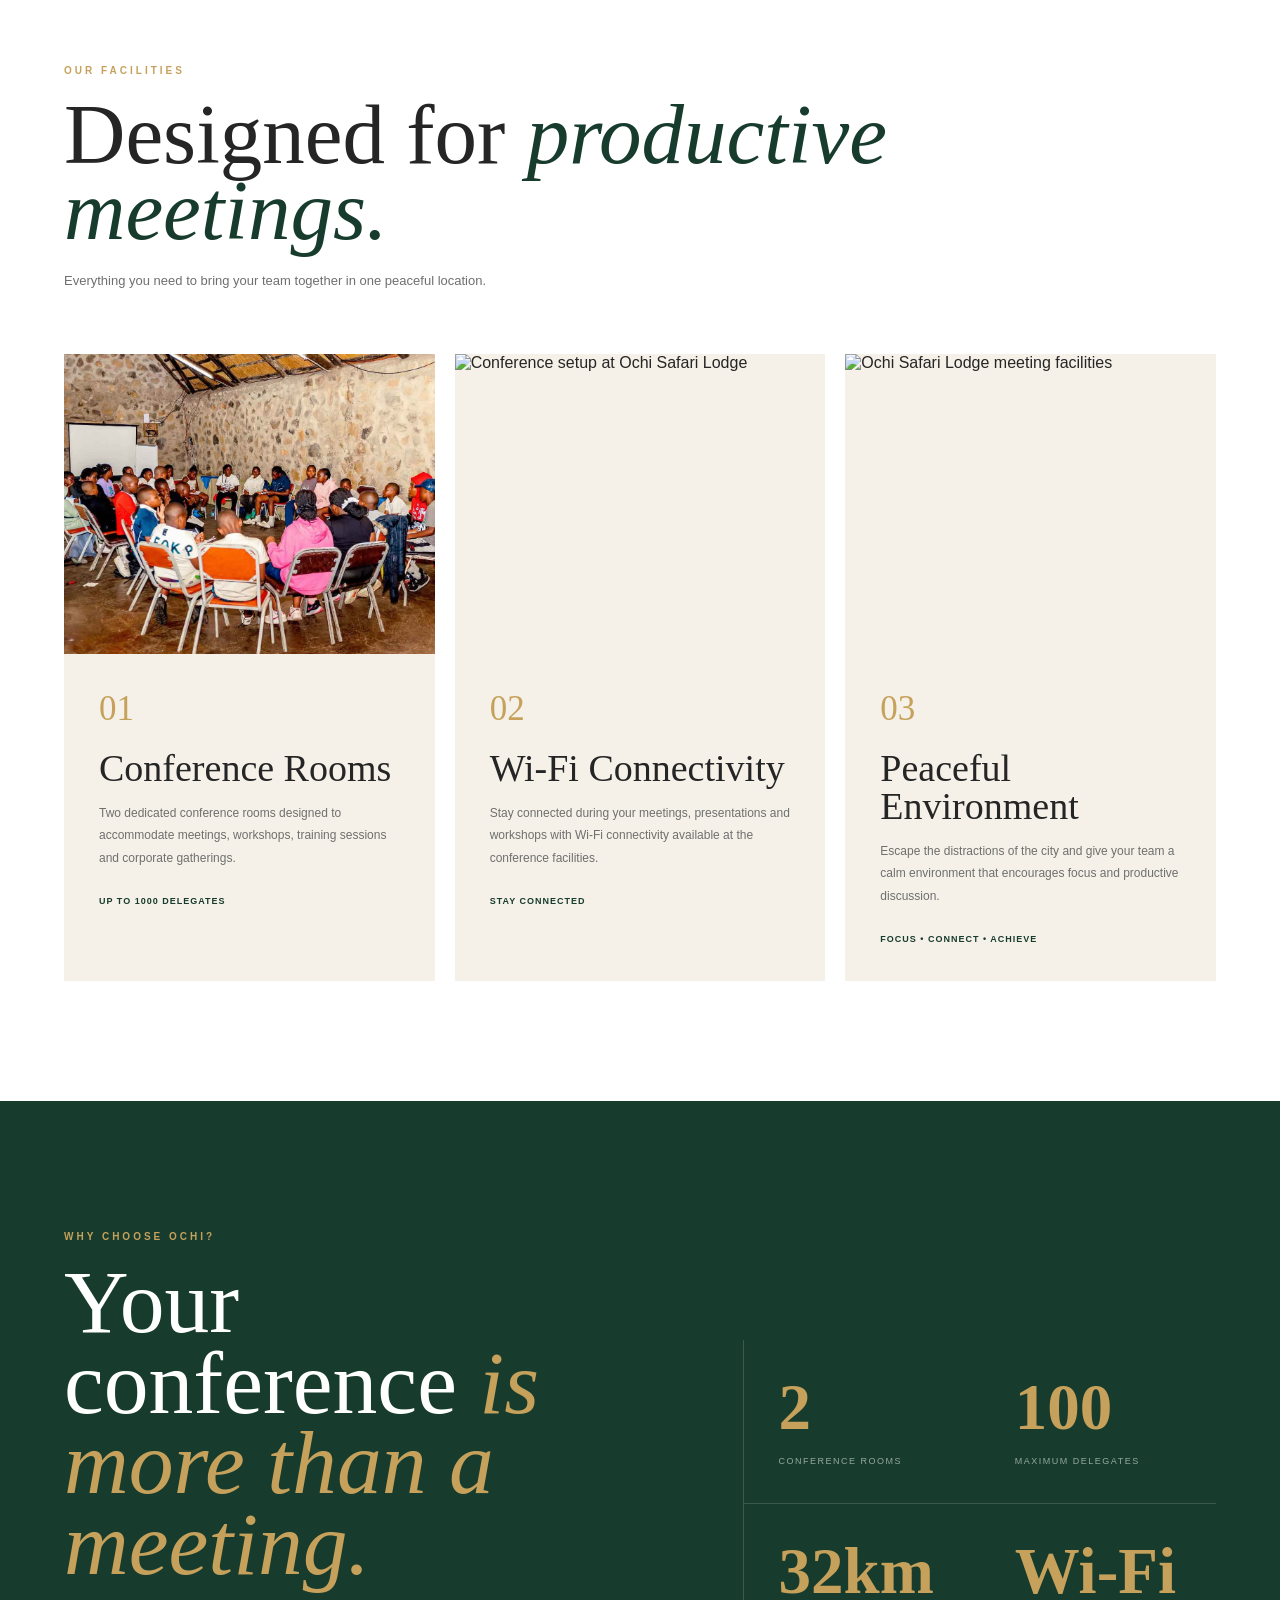
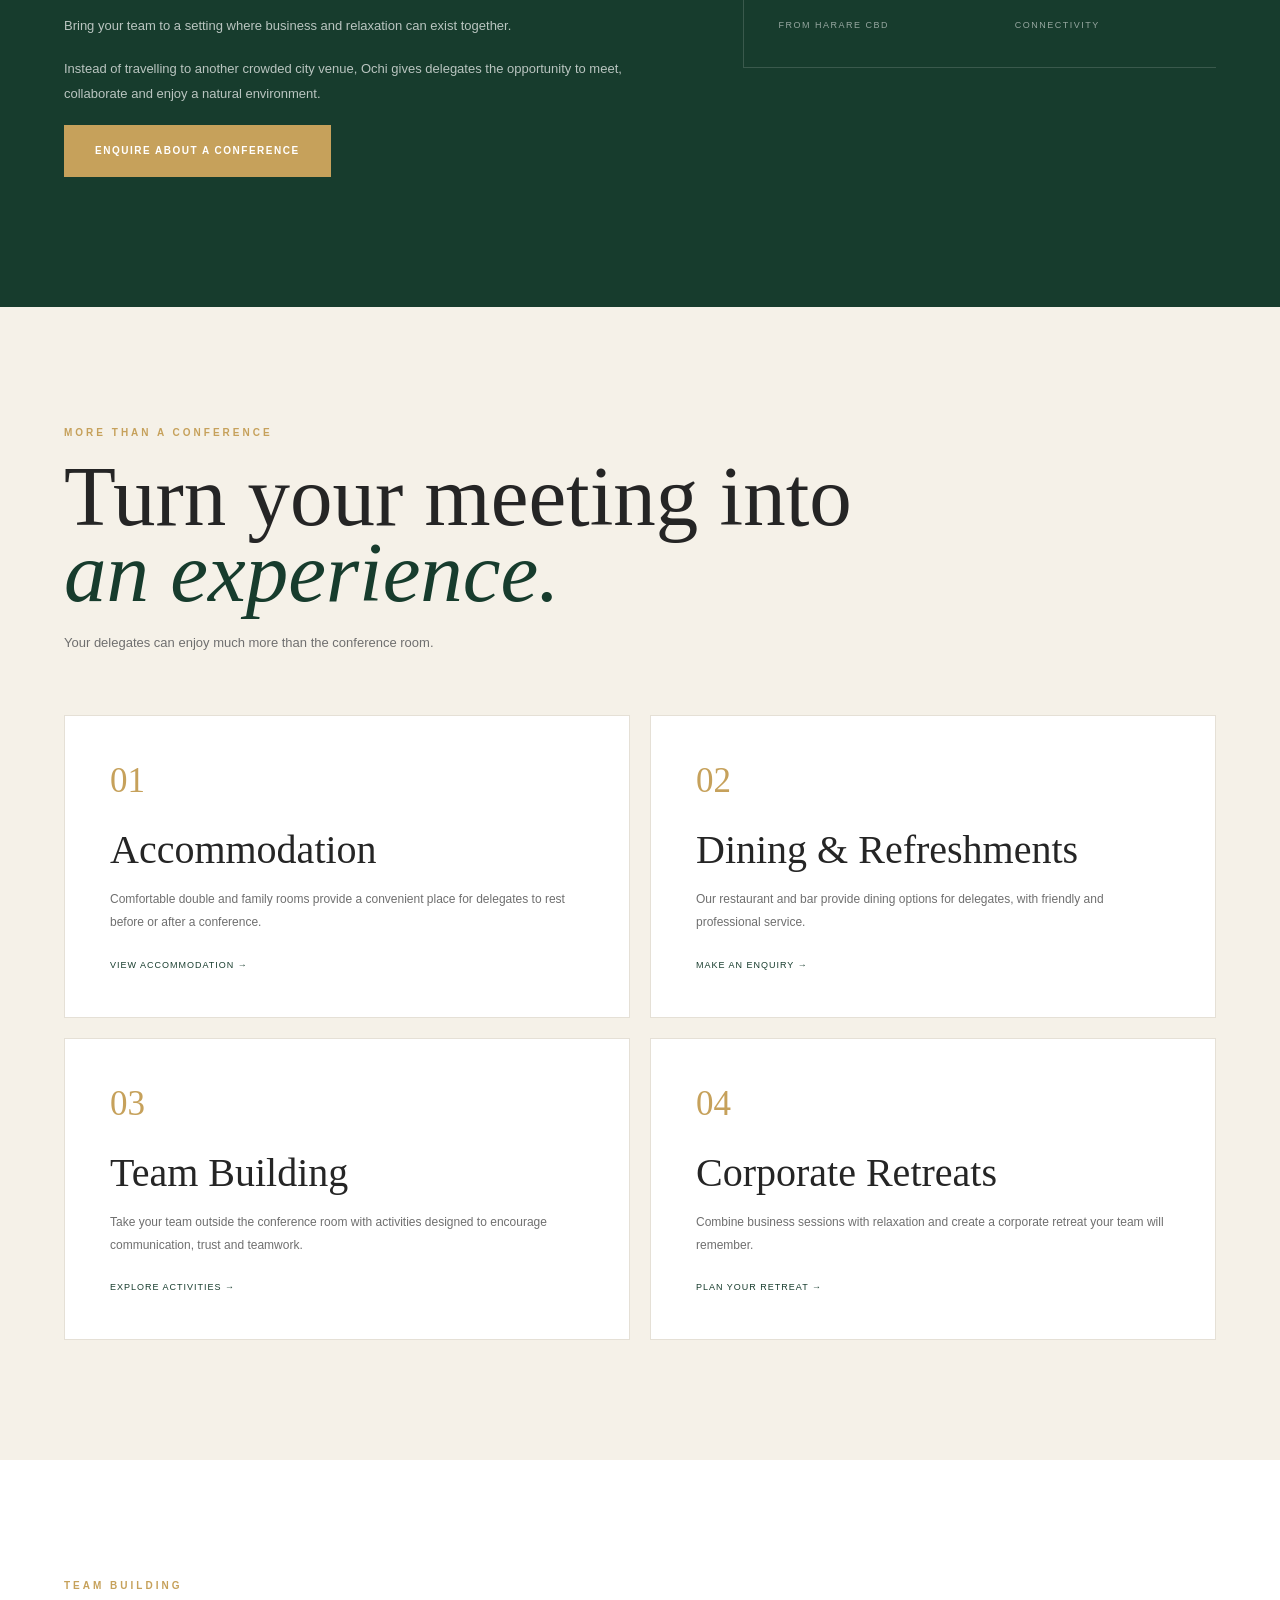
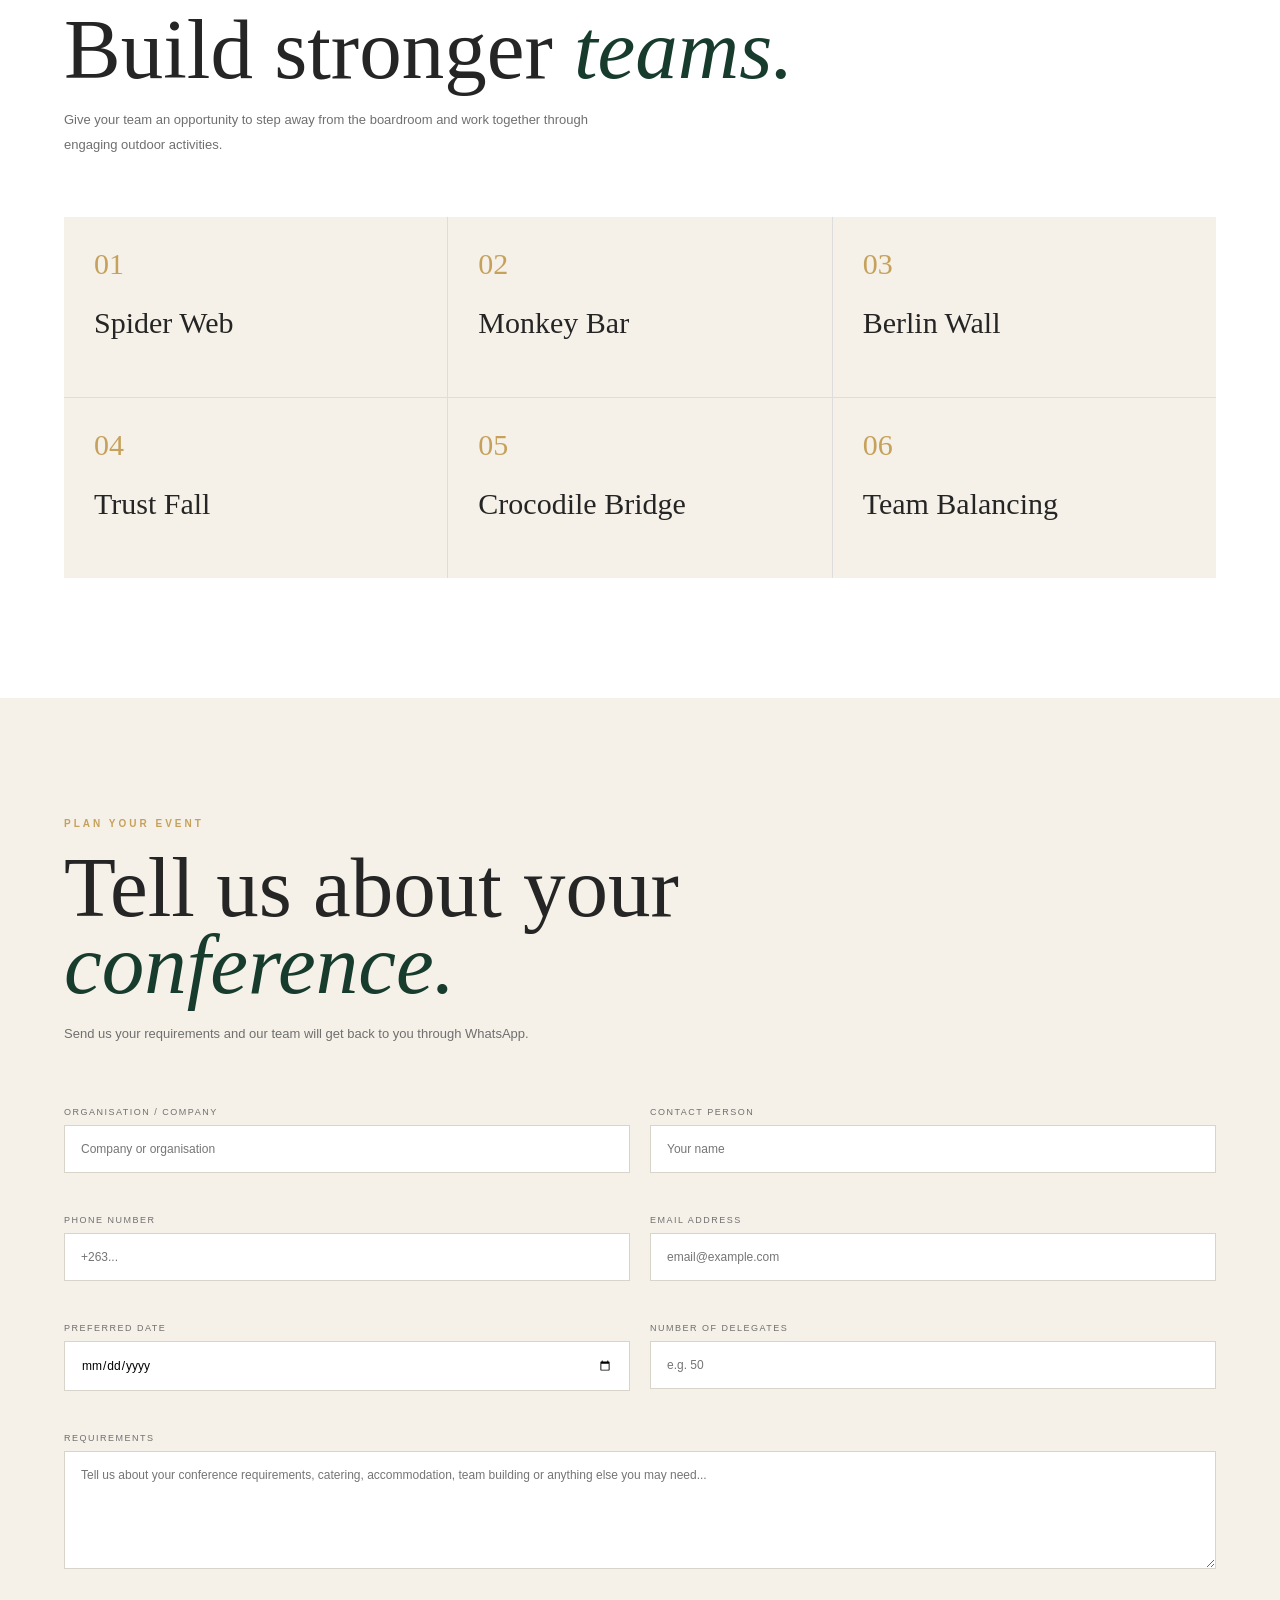
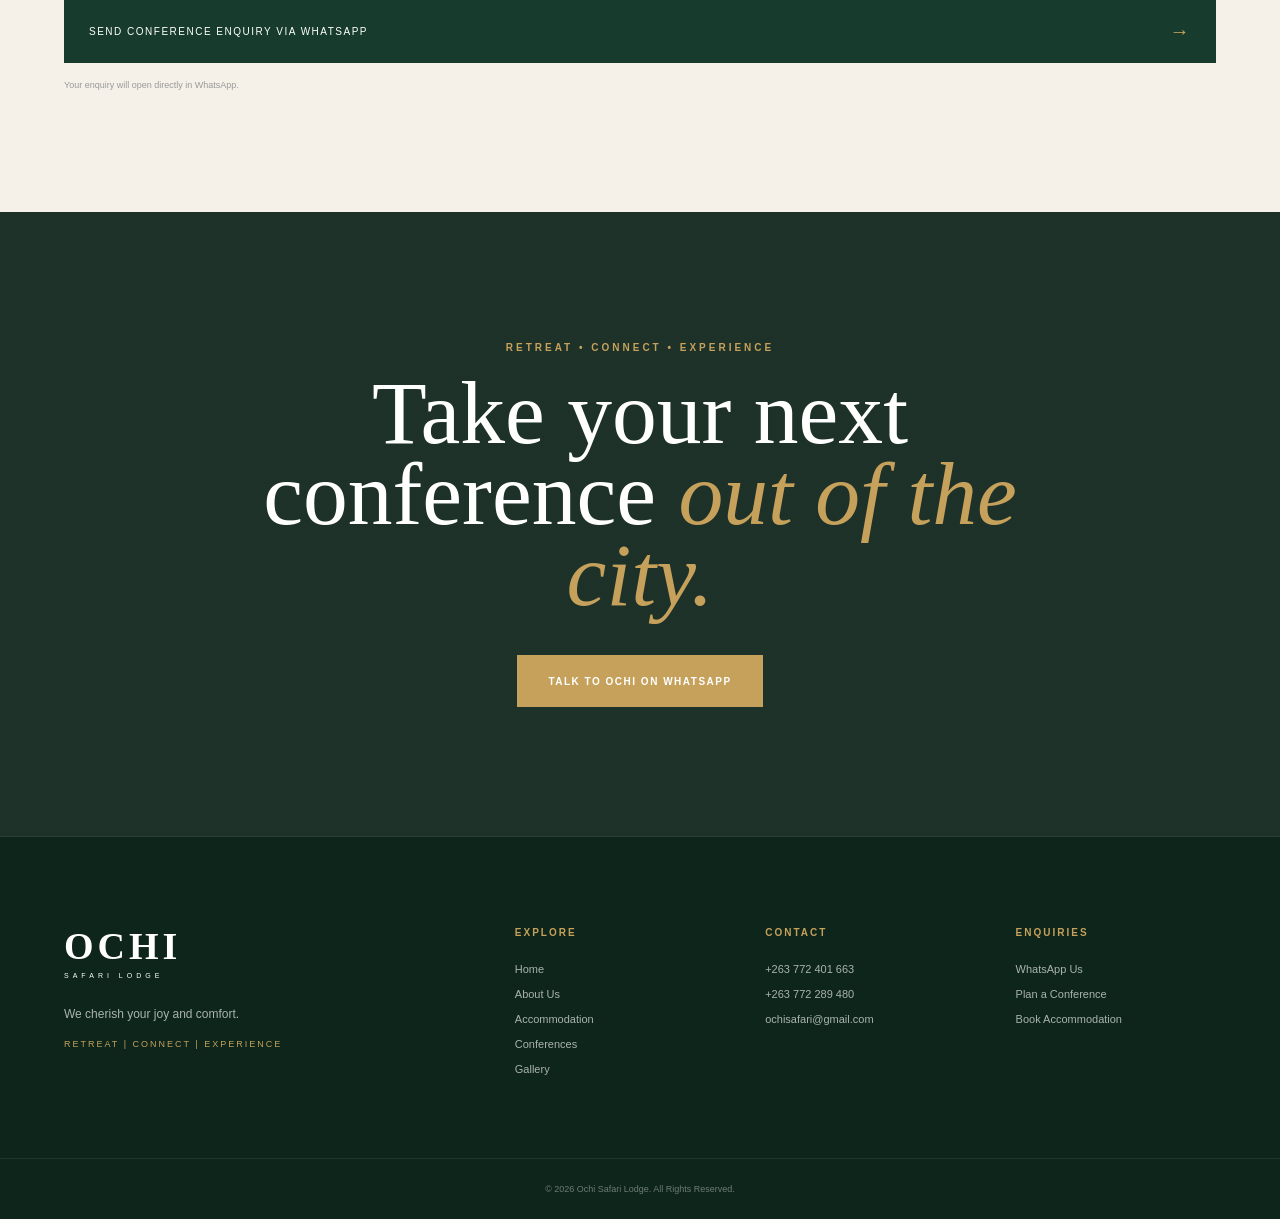
==== commit 9609e929: "Update conferences.html" ====
--- a/conferences.html
+++ b/conferences.html
@@ -185,7 +185,7 @@
 
         </div>
         <div>
-            <p class="hero-text">
+            <p class="hero-text-2">
 
               
 
@@ -300,7 +300,7 @@
                 <div class="feature-image">
 
                     <img
-                        src="images/WhatsApp Image 2026-08-20 at 09.56.02.jpeg"
+                        src="images/WhatsApp Image 2026-08-20 at 09.56.02.jpg"
                         alt="Ochi Safari Lodge conference room"
                     >
 
@@ -327,7 +327,7 @@
 
 
                     <strong>
-                        Up to 100 delegates
+                        Up to 1000 delegates
                     </strong>
 
                 </div>
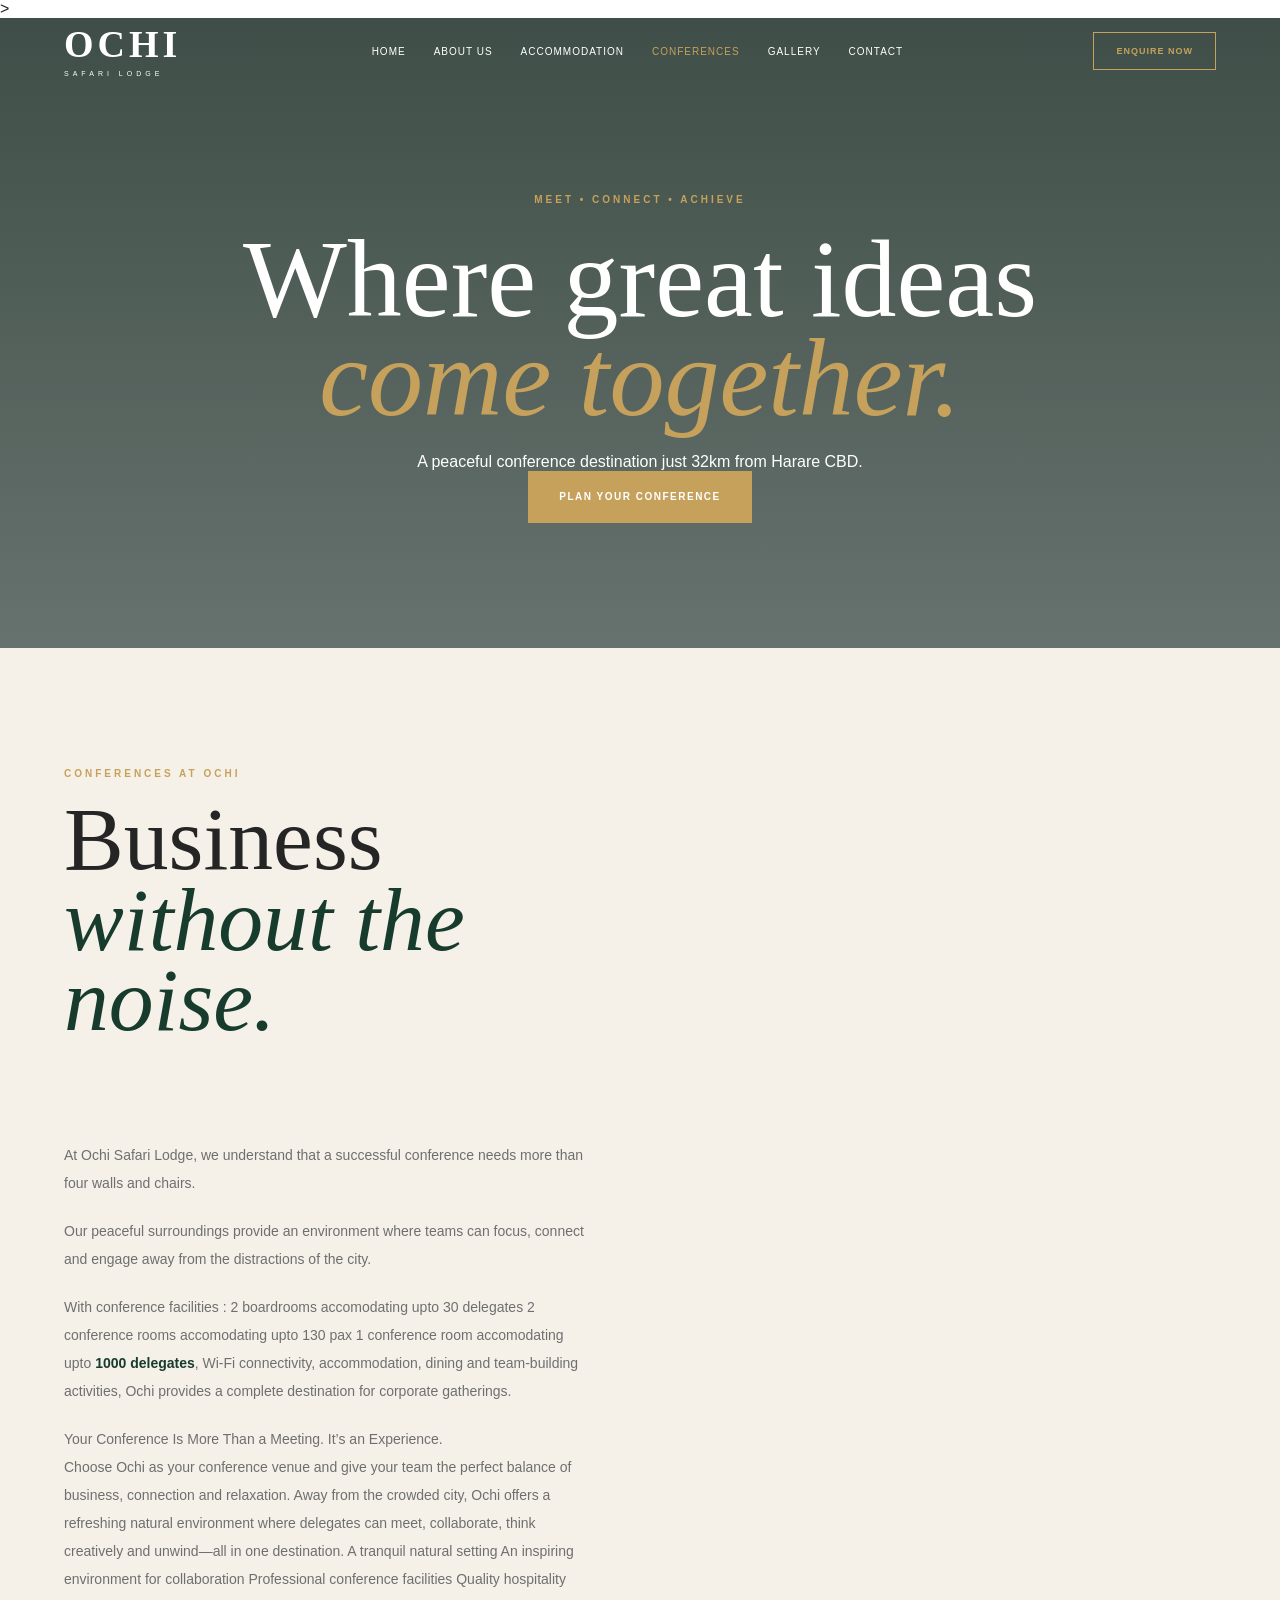
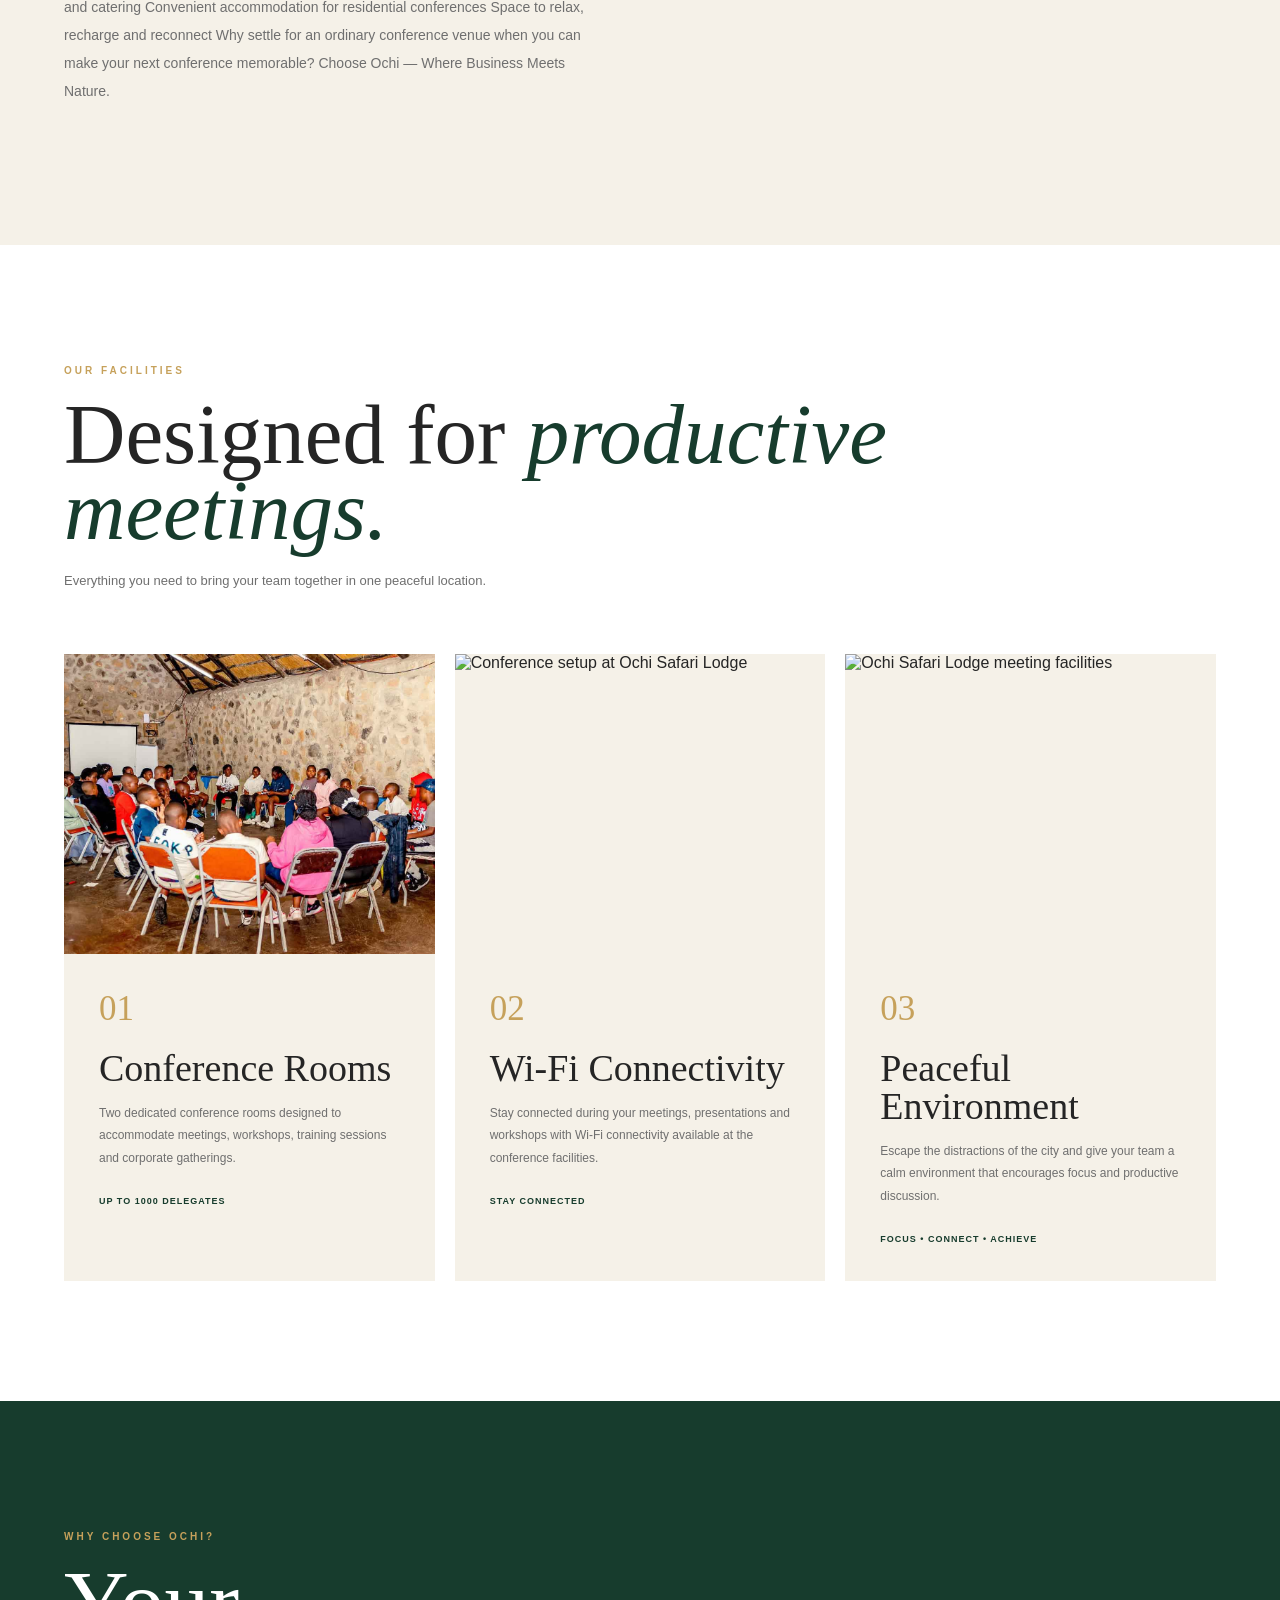
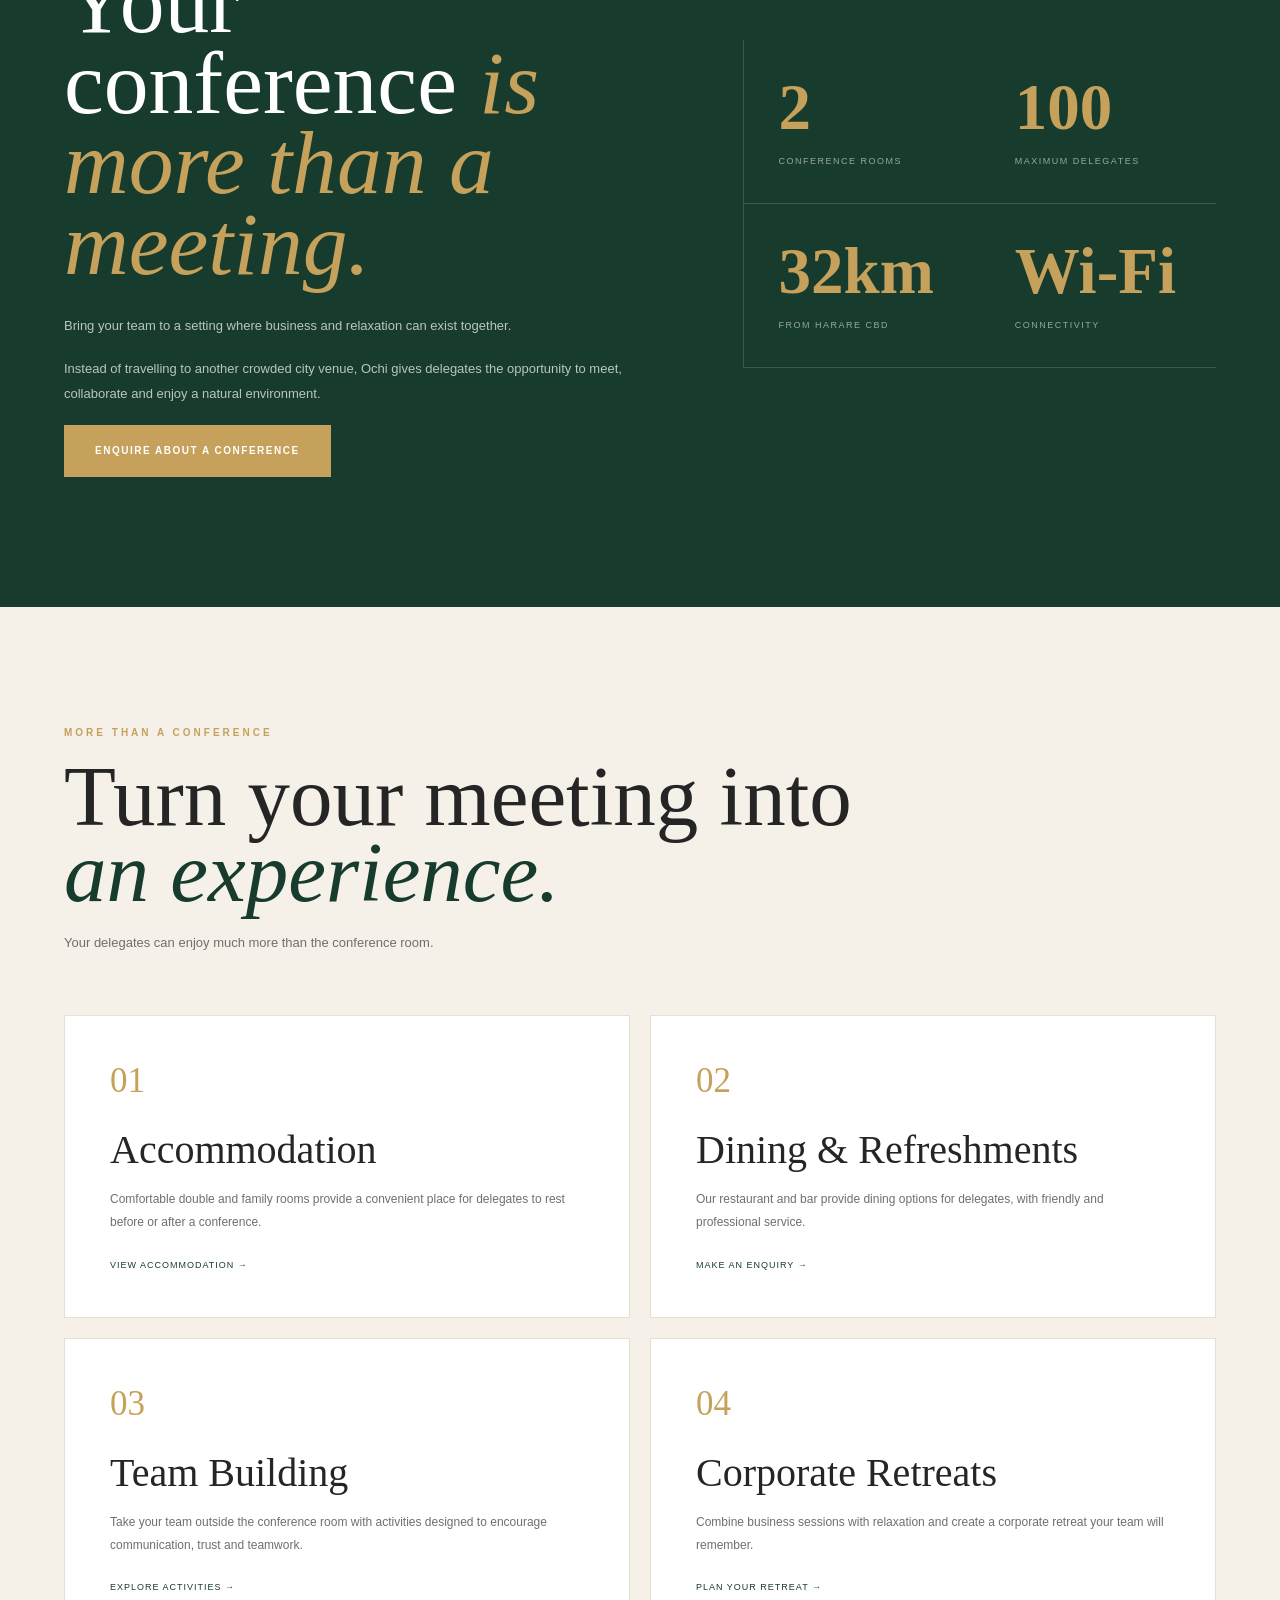
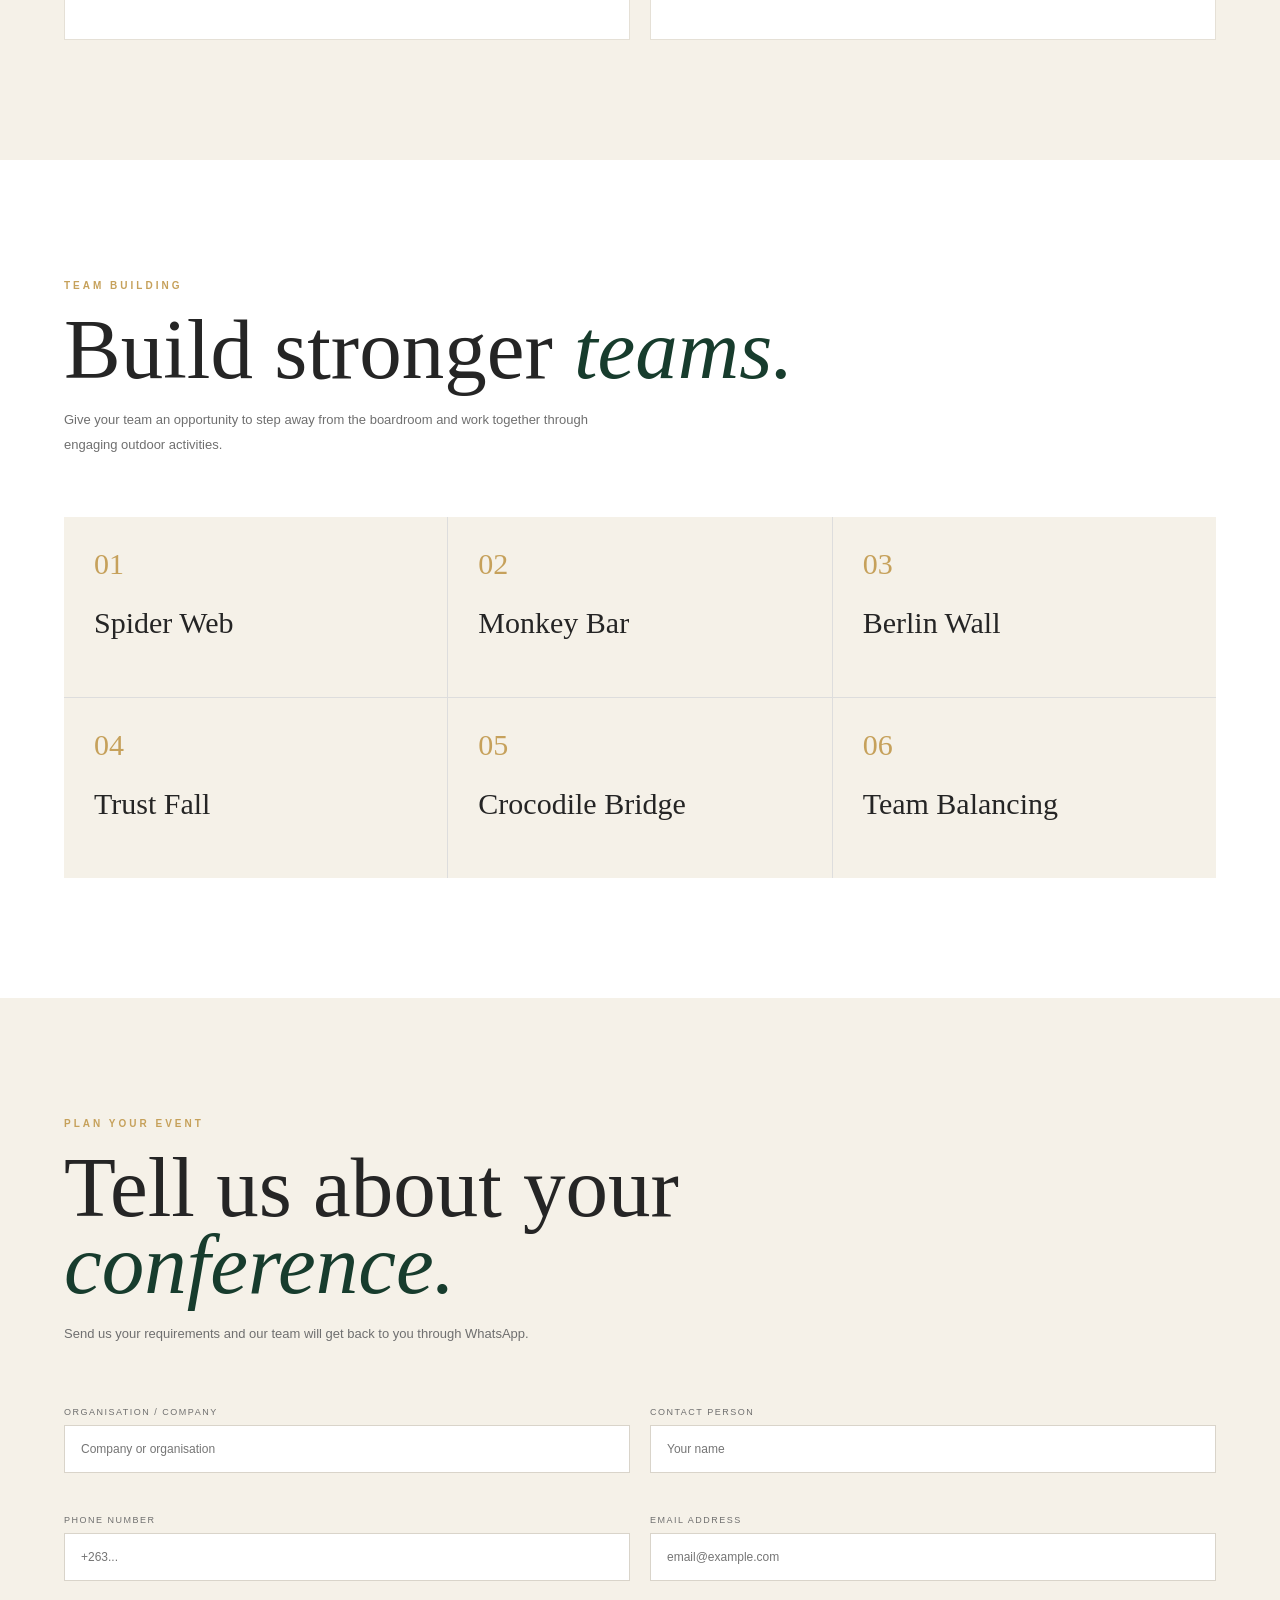
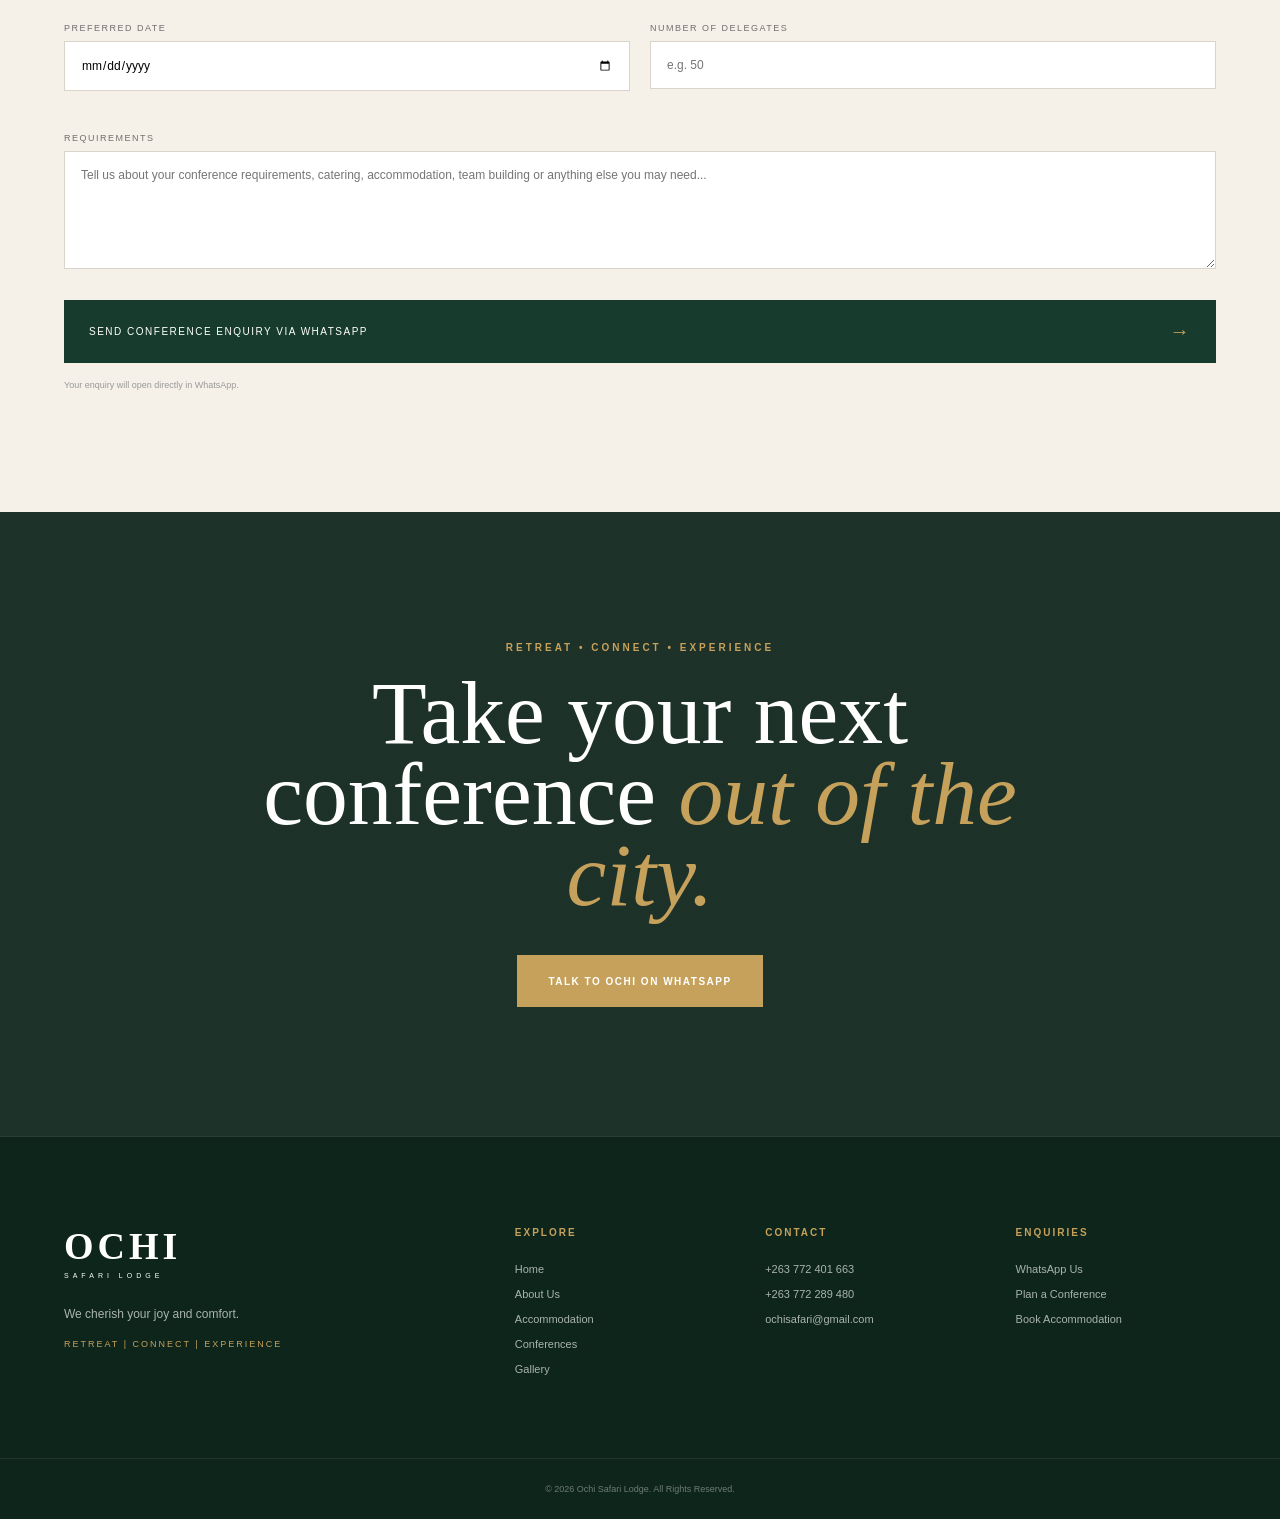
==== commit 6cbab1f9: "Update conferences.html" ====
--- a/conferences.html
+++ b/conferences.html
@@ -188,24 +188,6 @@
             <p class="hero-text-2">
 
               
-
-                   Your Conference Is More Than a Meeting. It’s an Experience.</br>
-
-Choose Ochi as your conference venue and give your team the perfect balance of business, connection and relaxation.
-
-Away from the crowded city, Ochi offers a refreshing natural environment where delegates can meet, collaborate, think creatively and unwind—all in one destination.
-
- A tranquil natural setting
- An inspiring environment for collaboration
- Professional conference facilities
- Quality hospitality and catering
- Convenient accommodation for residential conferences
- Space to relax, recharge and reconnect
-
-Why settle for an ordinary conference venue when you can make your next conference memorable?
-
-Choose Ochi — Where Business Meets Nature.
-                  
 
             </p>
 
@@ -246,6 +228,25 @@
                
 
             </p>
+            <p>  
+                   Your Conference Is More Than a Meeting. It’s an Experience.</br>
+
+Choose Ochi as your conference venue and give your team the perfect balance of business, connection and relaxation.
+
+Away from the crowded city, Ochi offers a refreshing natural environment where delegates can meet, collaborate, think creatively and unwind—all in one destination.
+
+ A tranquil natural setting
+ An inspiring environment for collaboration
+ Professional conference facilities
+ Quality hospitality and catering
+ Convenient accommodation for residential conferences
+ Space to relax, recharge and reconnect
+
+Why settle for an ordinary conference venue when you can make your next conference memorable?
+
+Choose Ochi — Where Business Meets Nature.
+                  
+</p>
 
         </div>
 
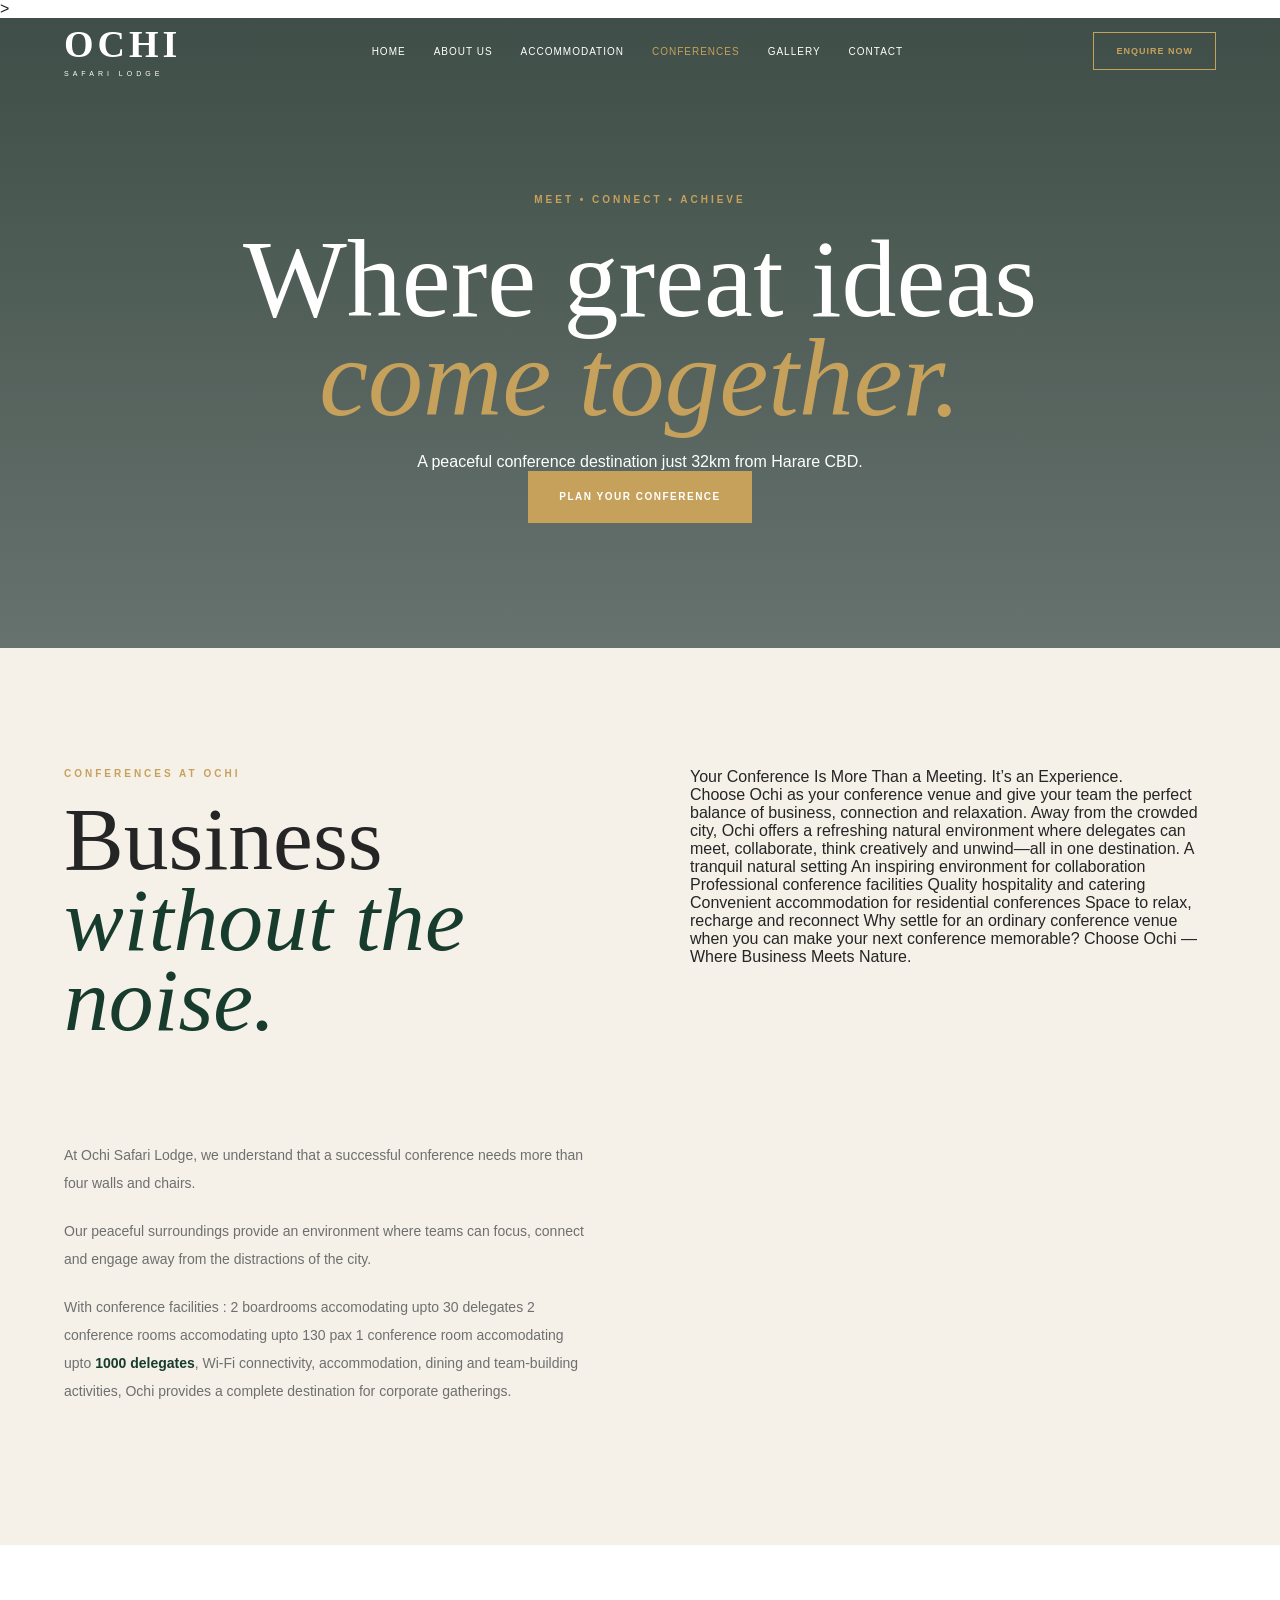
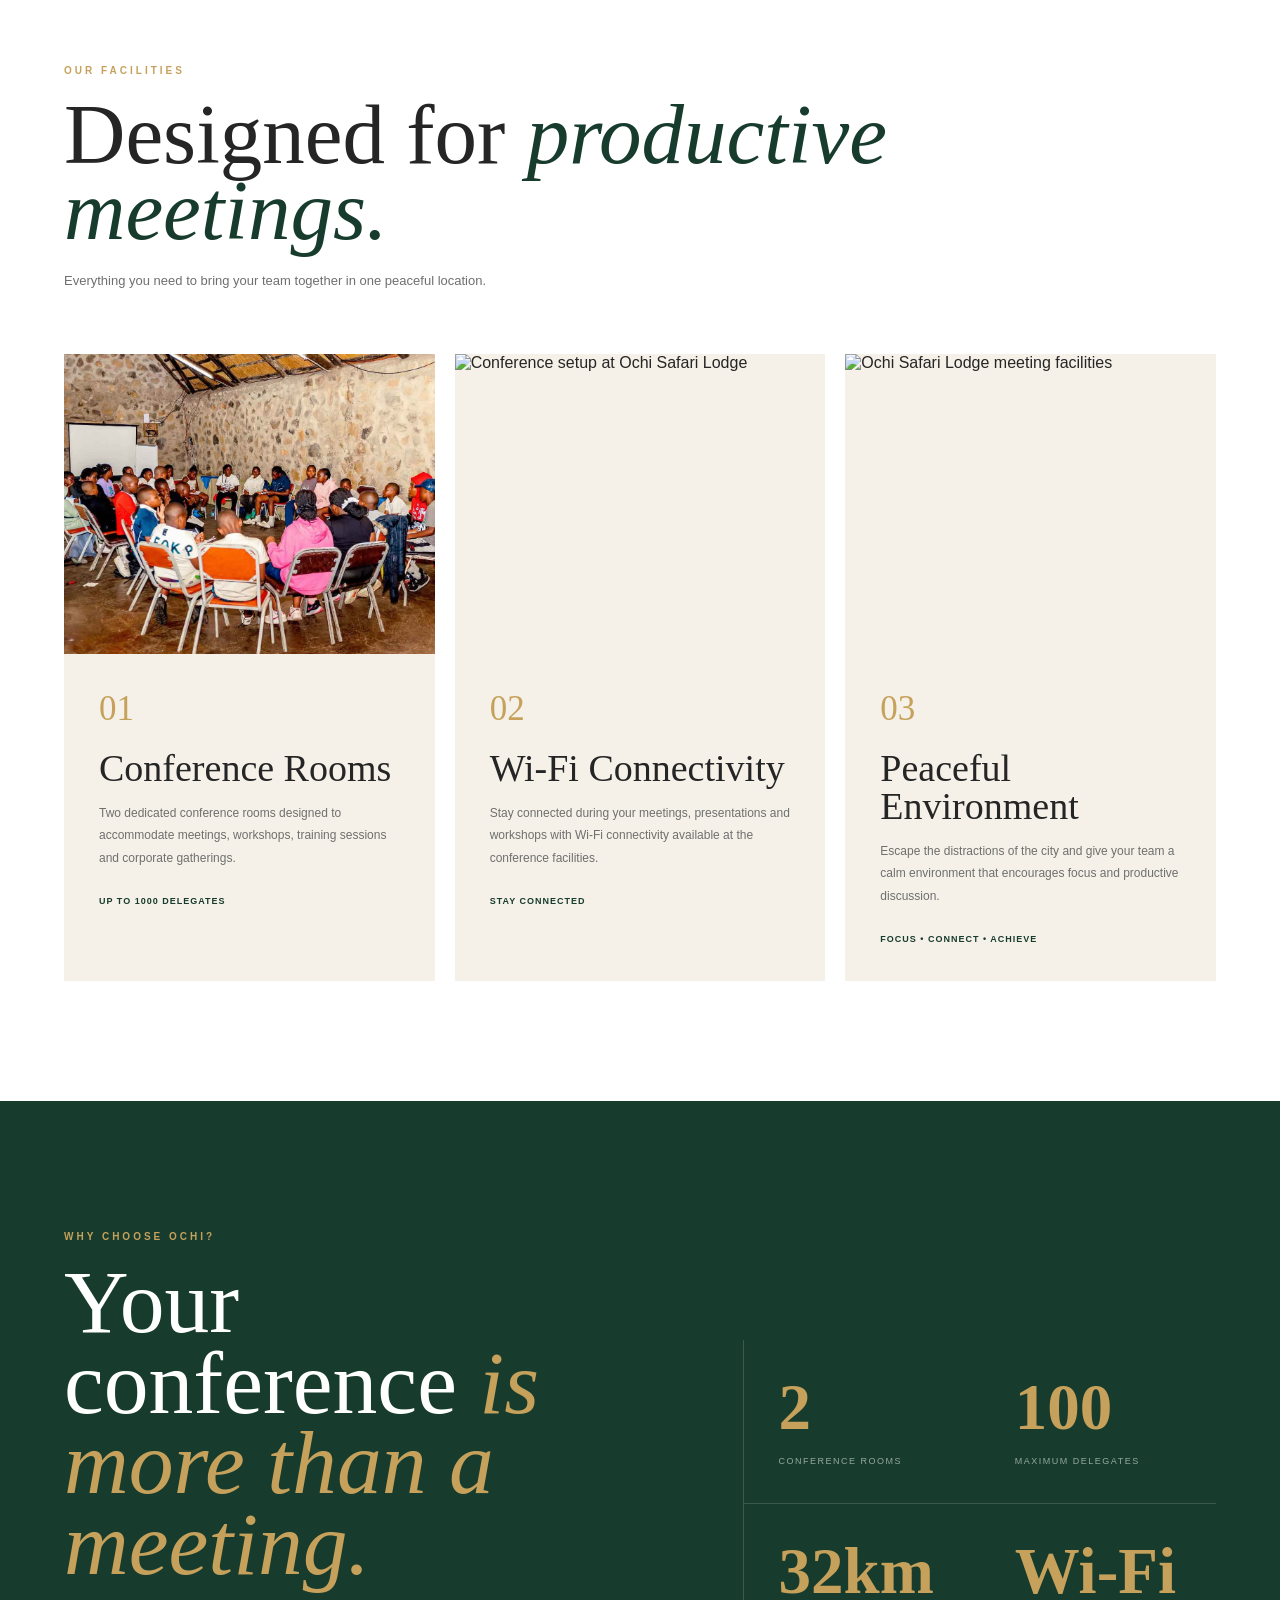
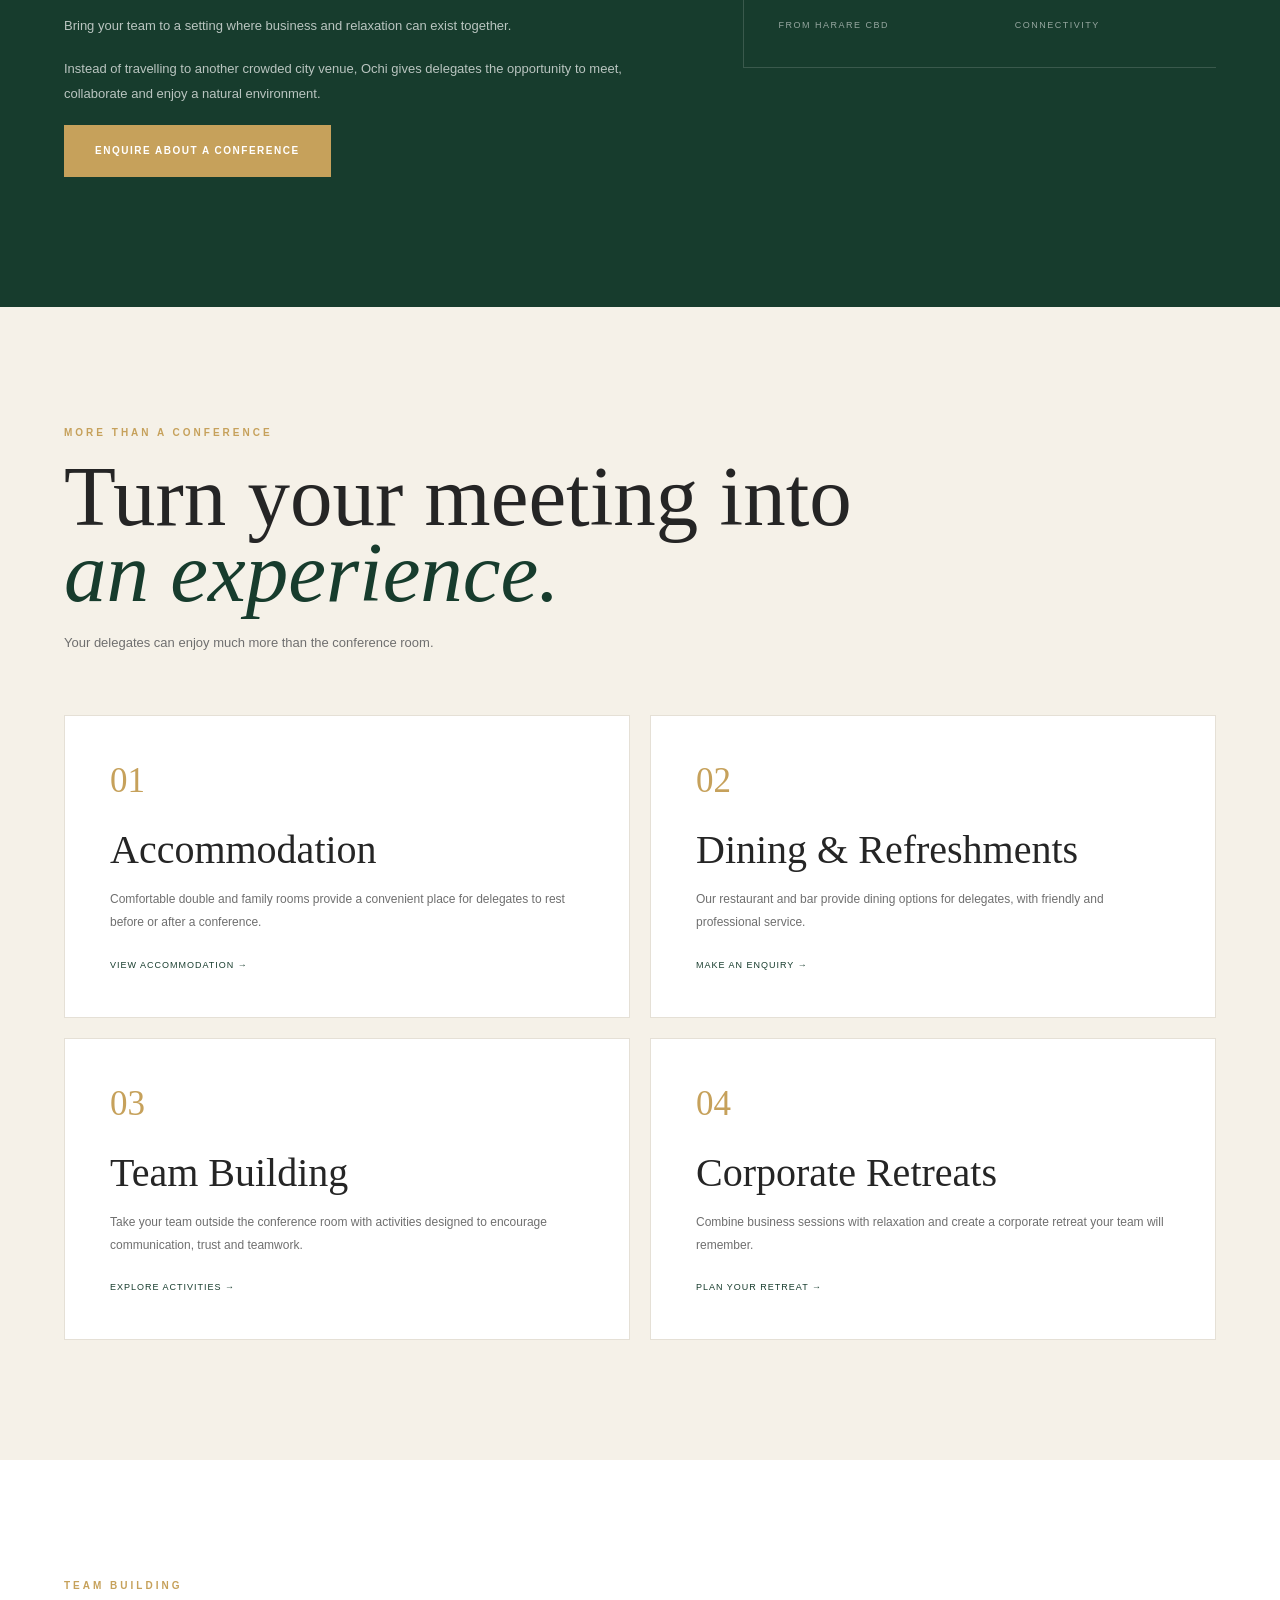
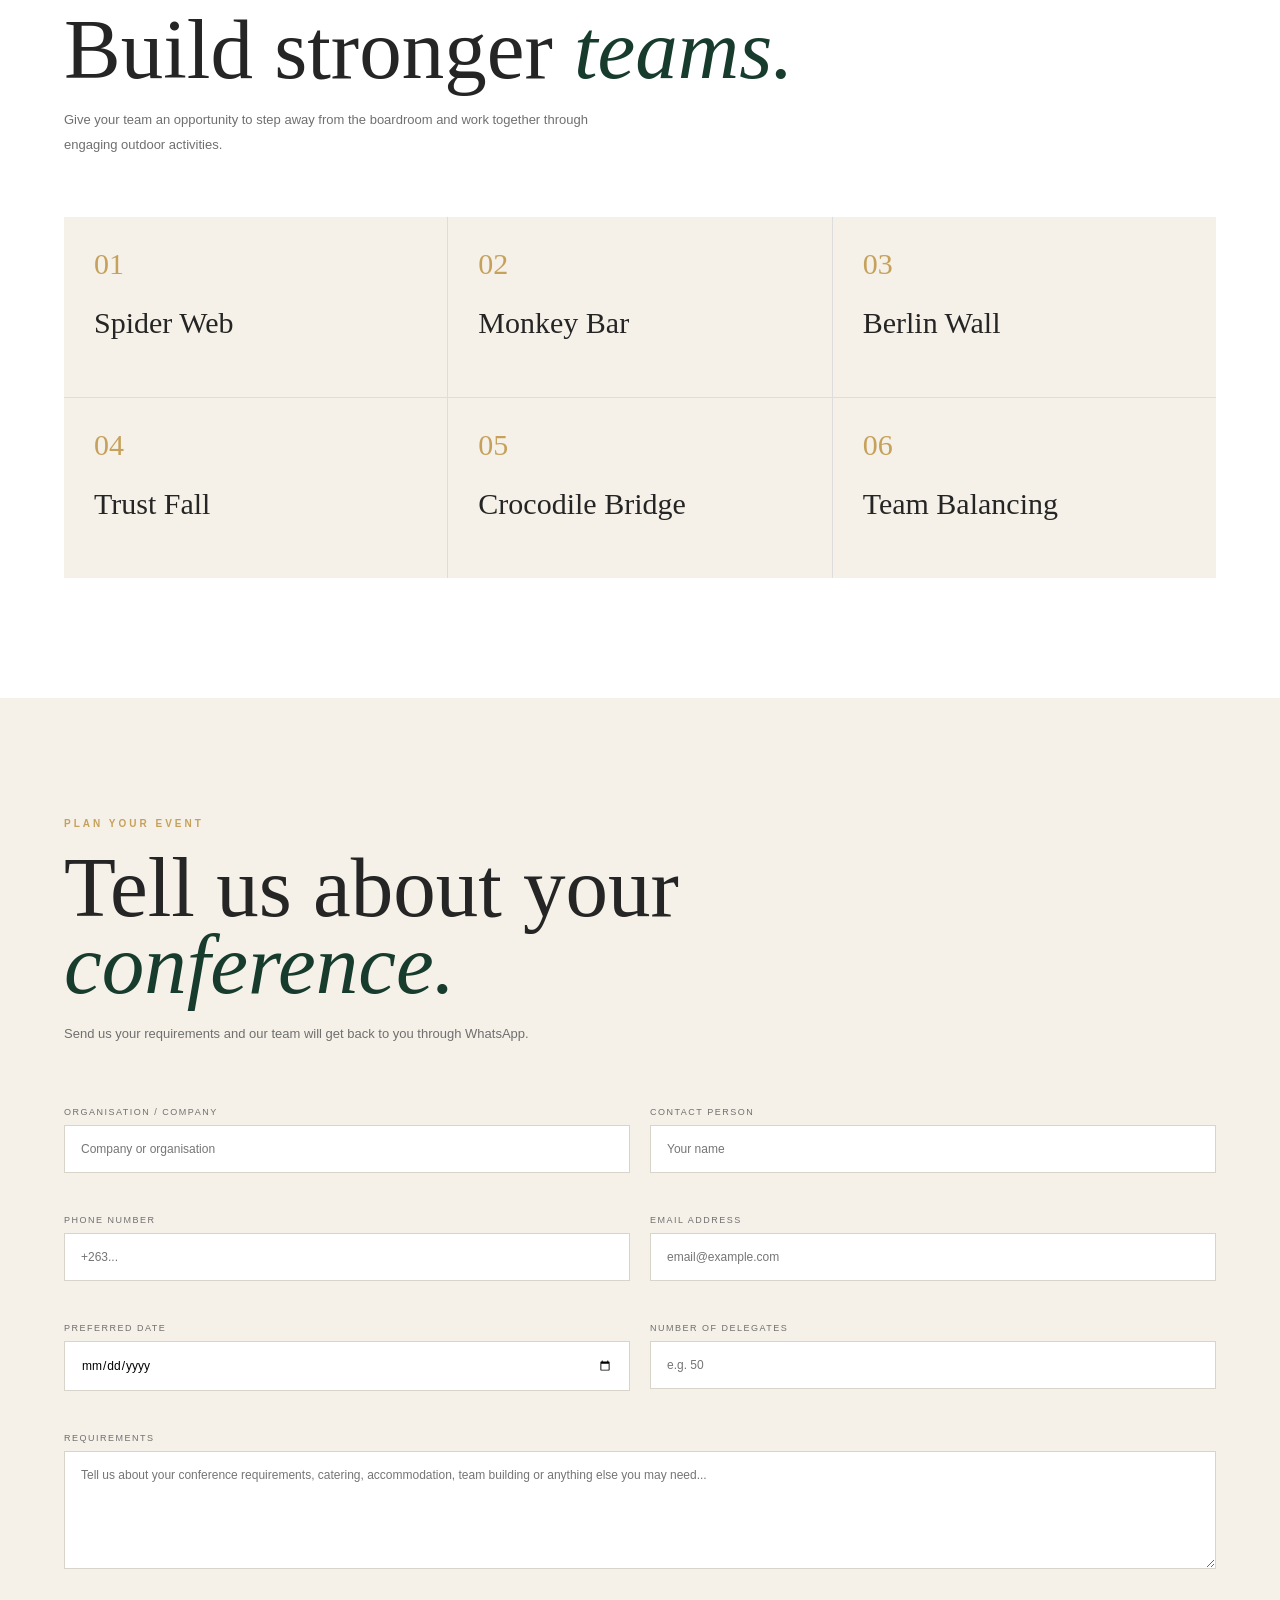
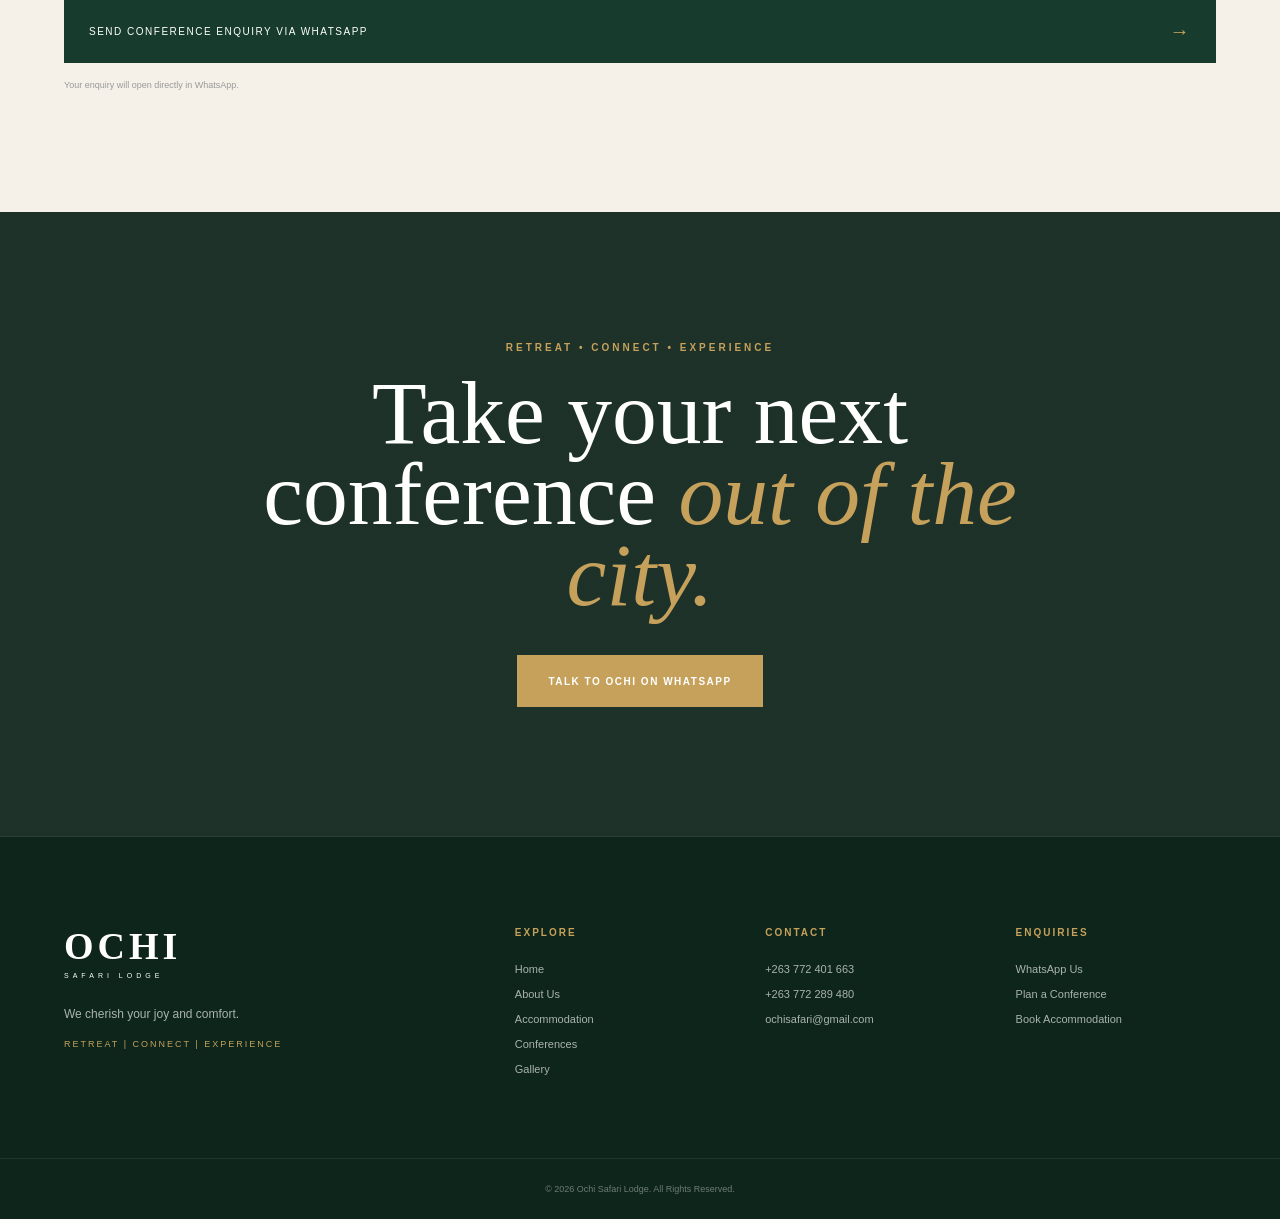
==== commit 668e7018: "Update conferences.html" ====
--- a/conferences.html
+++ b/conferences.html
@@ -187,7 +187,25 @@
         <div>
             <p class="hero-text-2">
 
-              
+              <p>  
+                   Your Conference Is More Than a Meeting. It’s an Experience.</br>
+
+Choose Ochi as your conference venue and give your team the perfect balance of business, connection and relaxation.
+
+Away from the crowded city, Ochi offers a refreshing natural environment where delegates can meet, collaborate, think creatively and unwind—all in one destination.
+
+ A tranquil natural setting
+ An inspiring environment for collaboration
+ Professional conference facilities
+ Quality hospitality and catering
+ Convenient accommodation for residential conferences
+ Space to relax, recharge and reconnect
+
+Why settle for an ordinary conference venue when you can make your next conference memorable?
+
+Choose Ochi — Where Business Meets Nature.
+                  
+</p>
 
             </p>
 
@@ -228,25 +246,7 @@
                
 
             </p>
-            <p>  
-                   Your Conference Is More Than a Meeting. It’s an Experience.</br>
-
-Choose Ochi as your conference venue and give your team the perfect balance of business, connection and relaxation.
-
-Away from the crowded city, Ochi offers a refreshing natural environment where delegates can meet, collaborate, think creatively and unwind—all in one destination.
-
- A tranquil natural setting
- An inspiring environment for collaboration
- Professional conference facilities
- Quality hospitality and catering
- Convenient accommodation for residential conferences
- Space to relax, recharge and reconnect
-
-Why settle for an ordinary conference venue when you can make your next conference memorable?
-
-Choose Ochi — Where Business Meets Nature.
-                  
-</p>
+            
 
         </div>
 
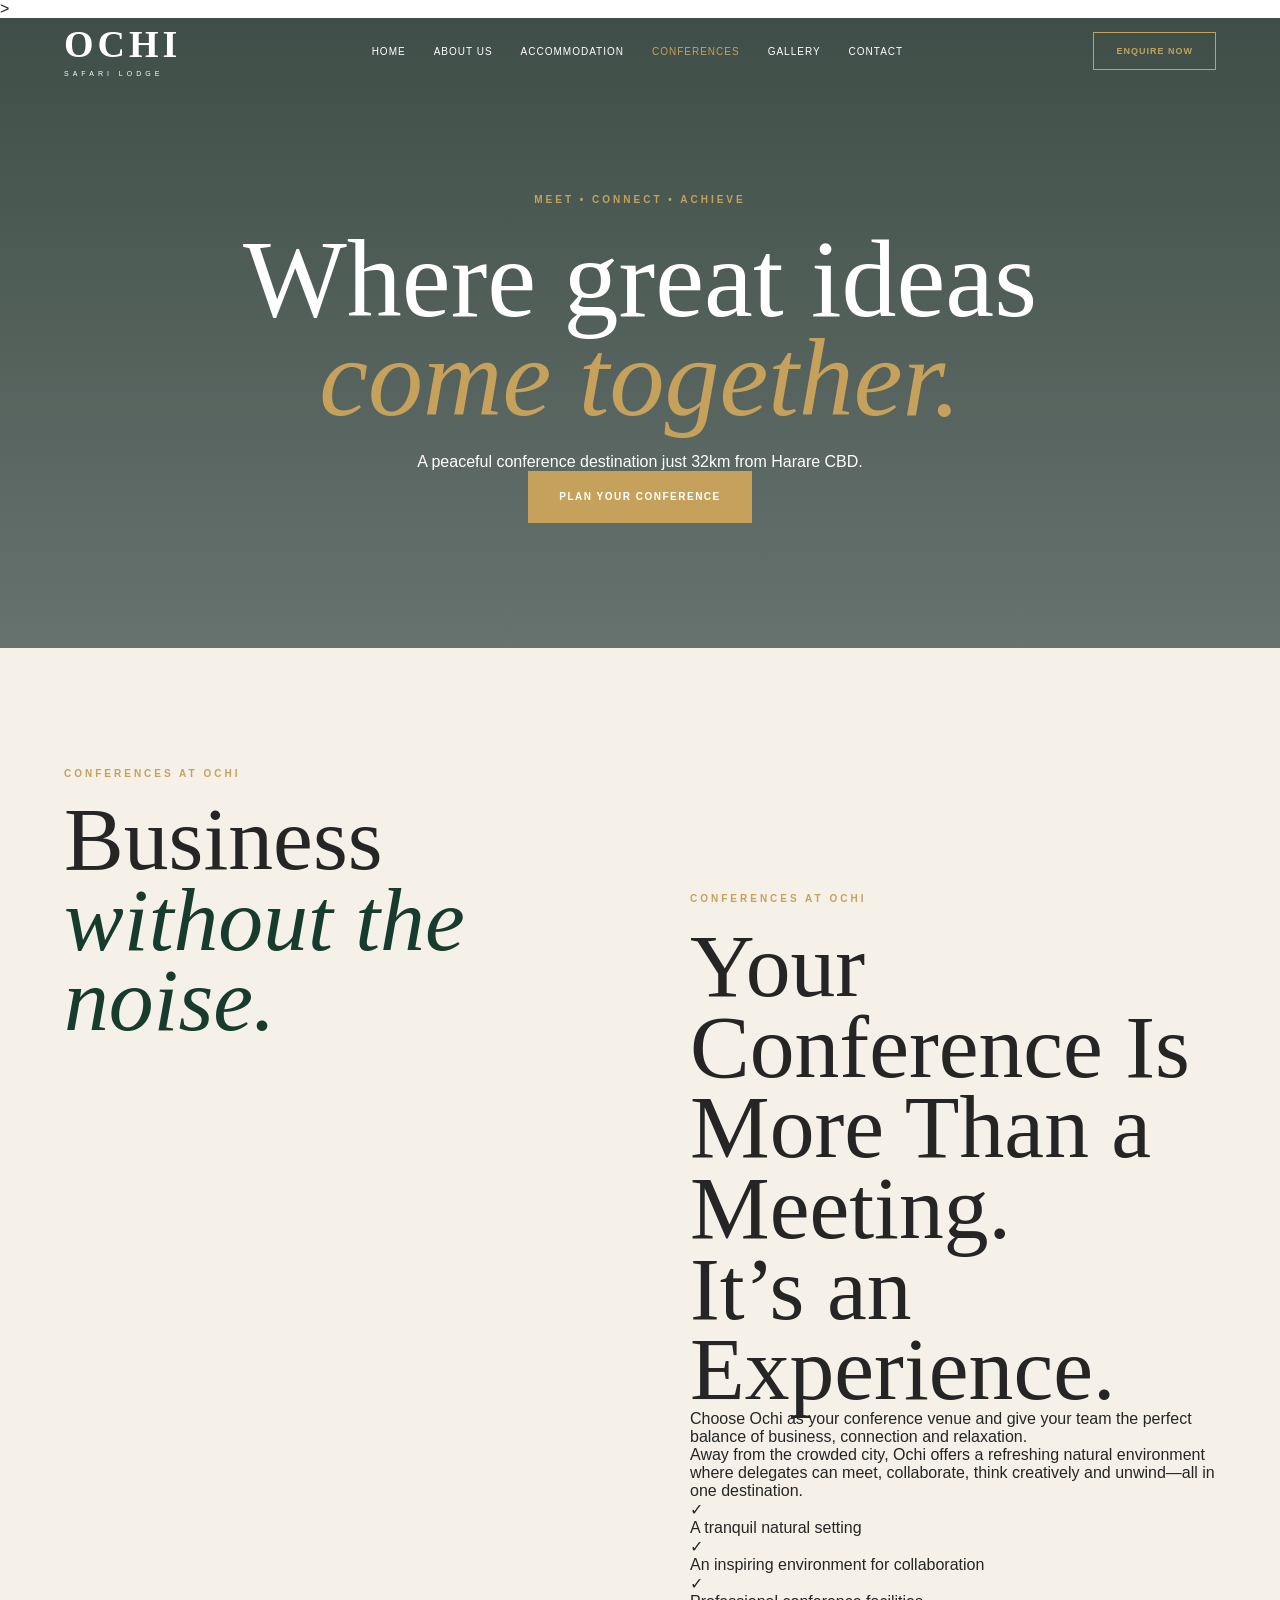
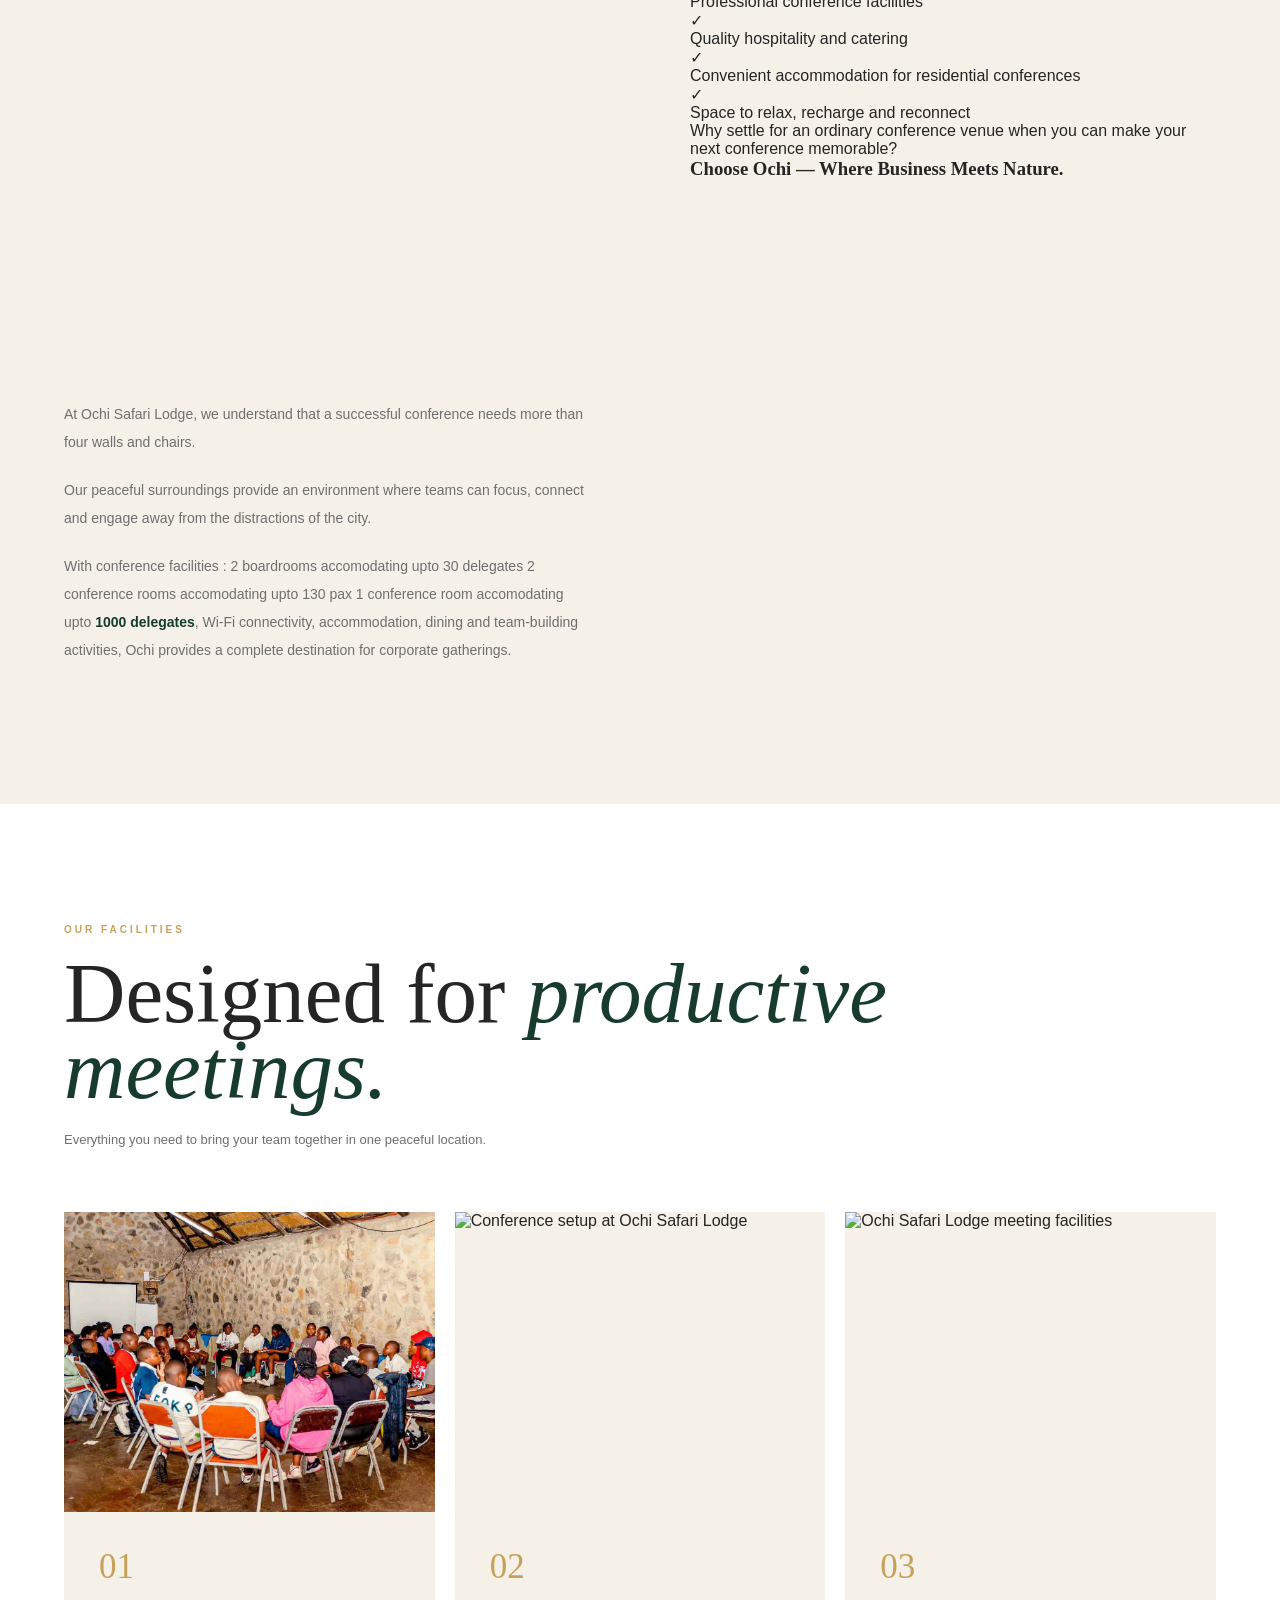
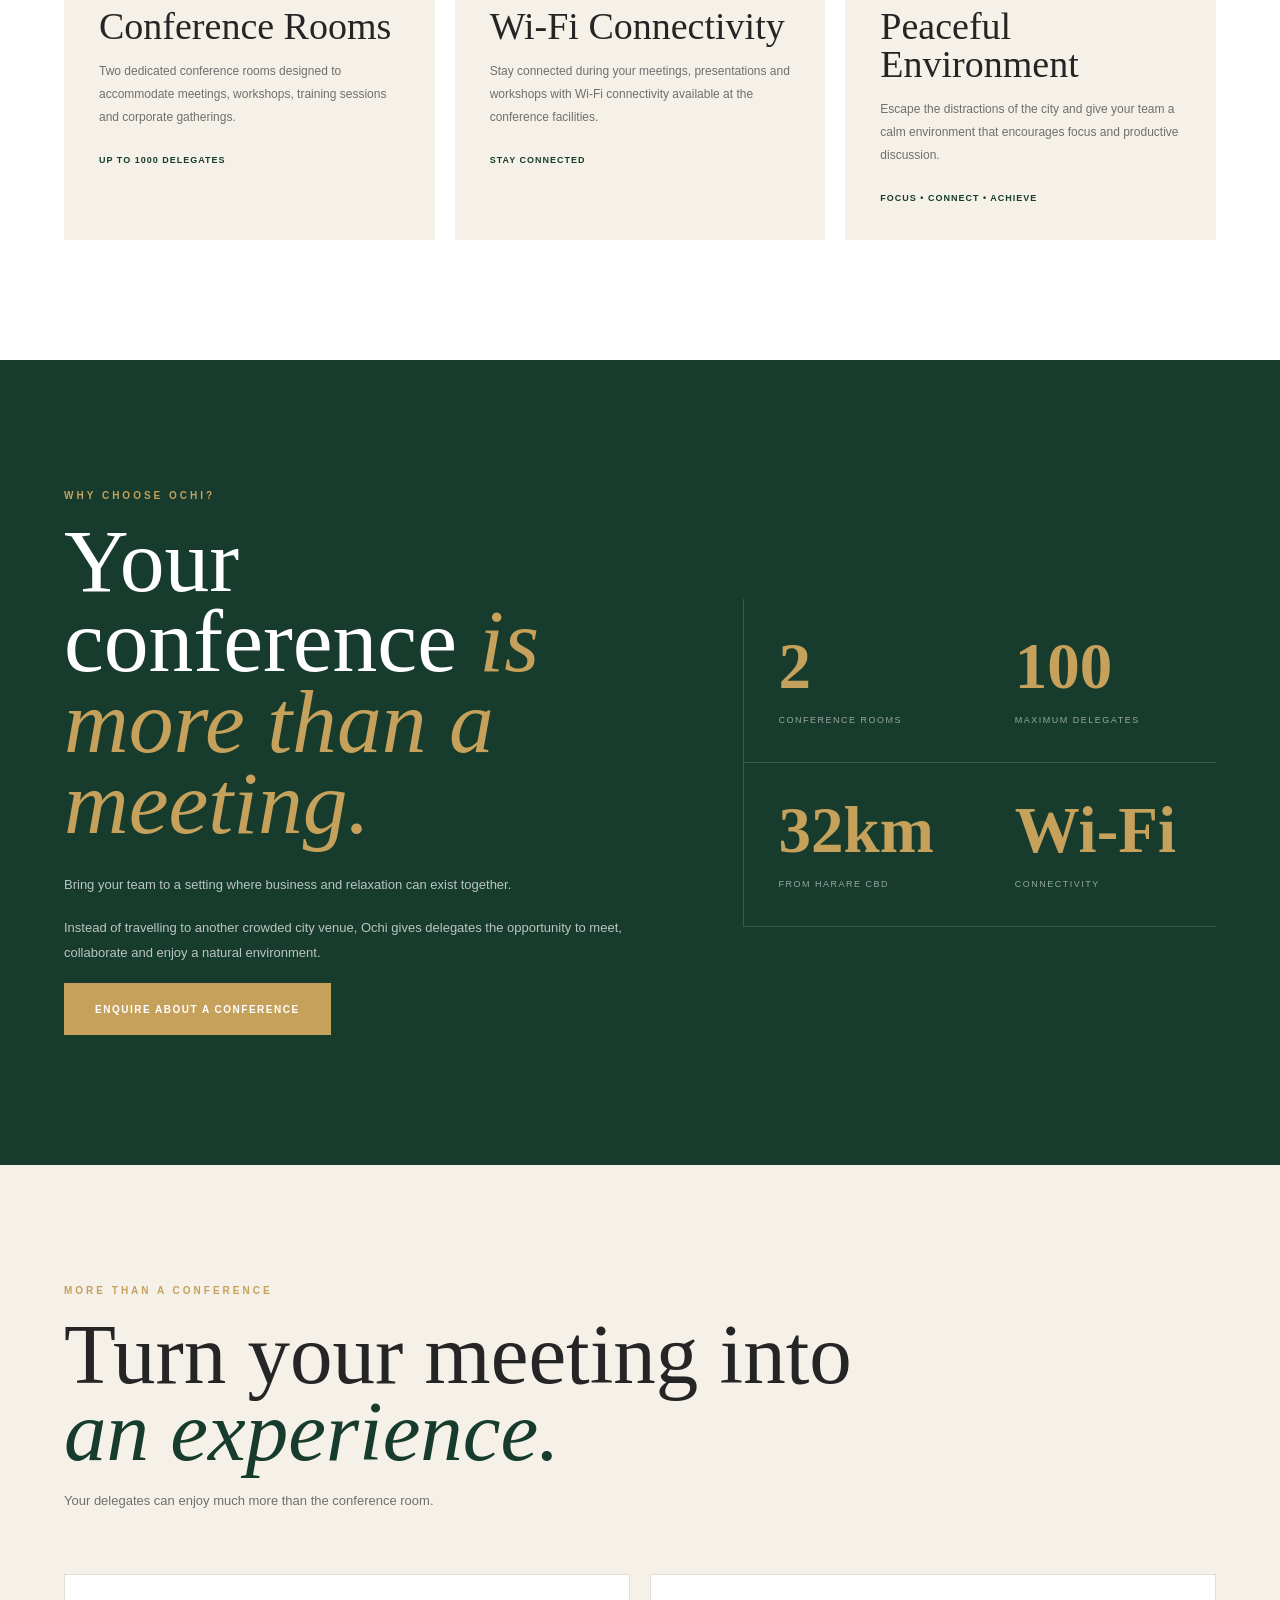
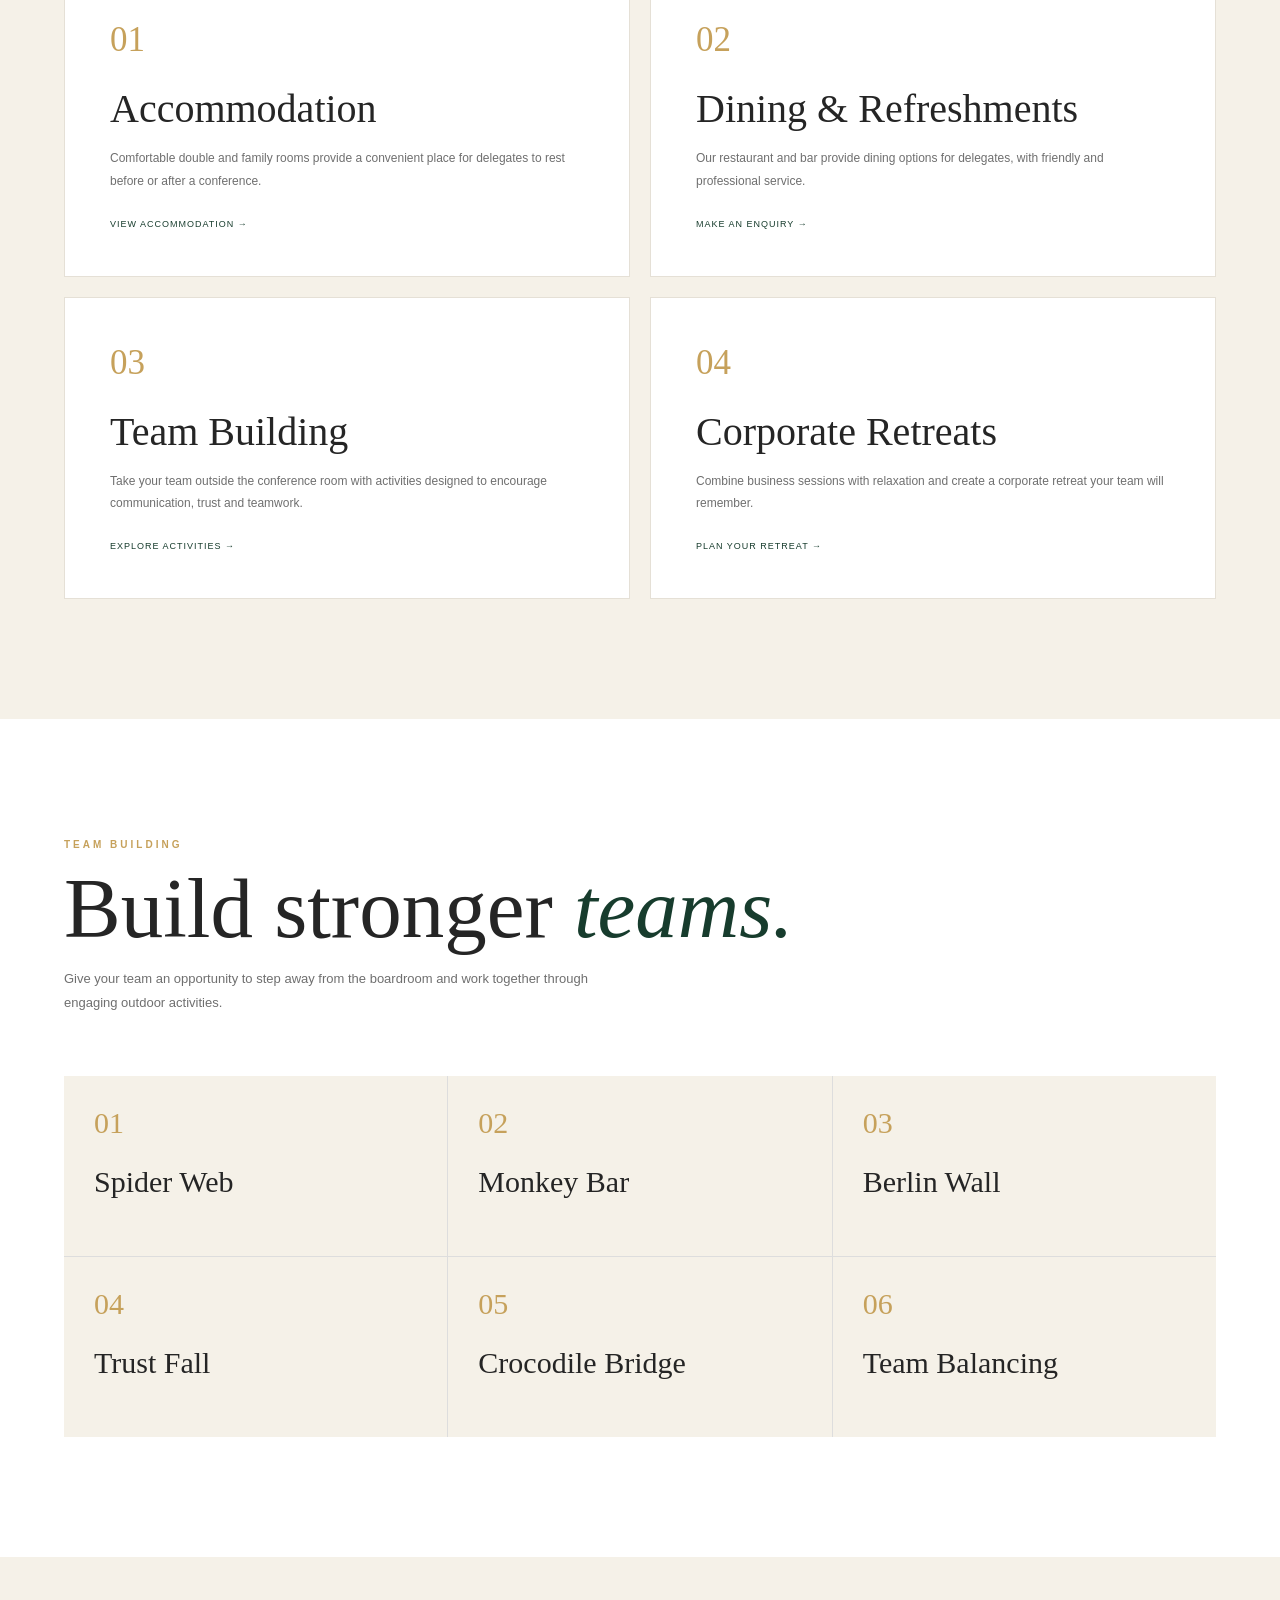
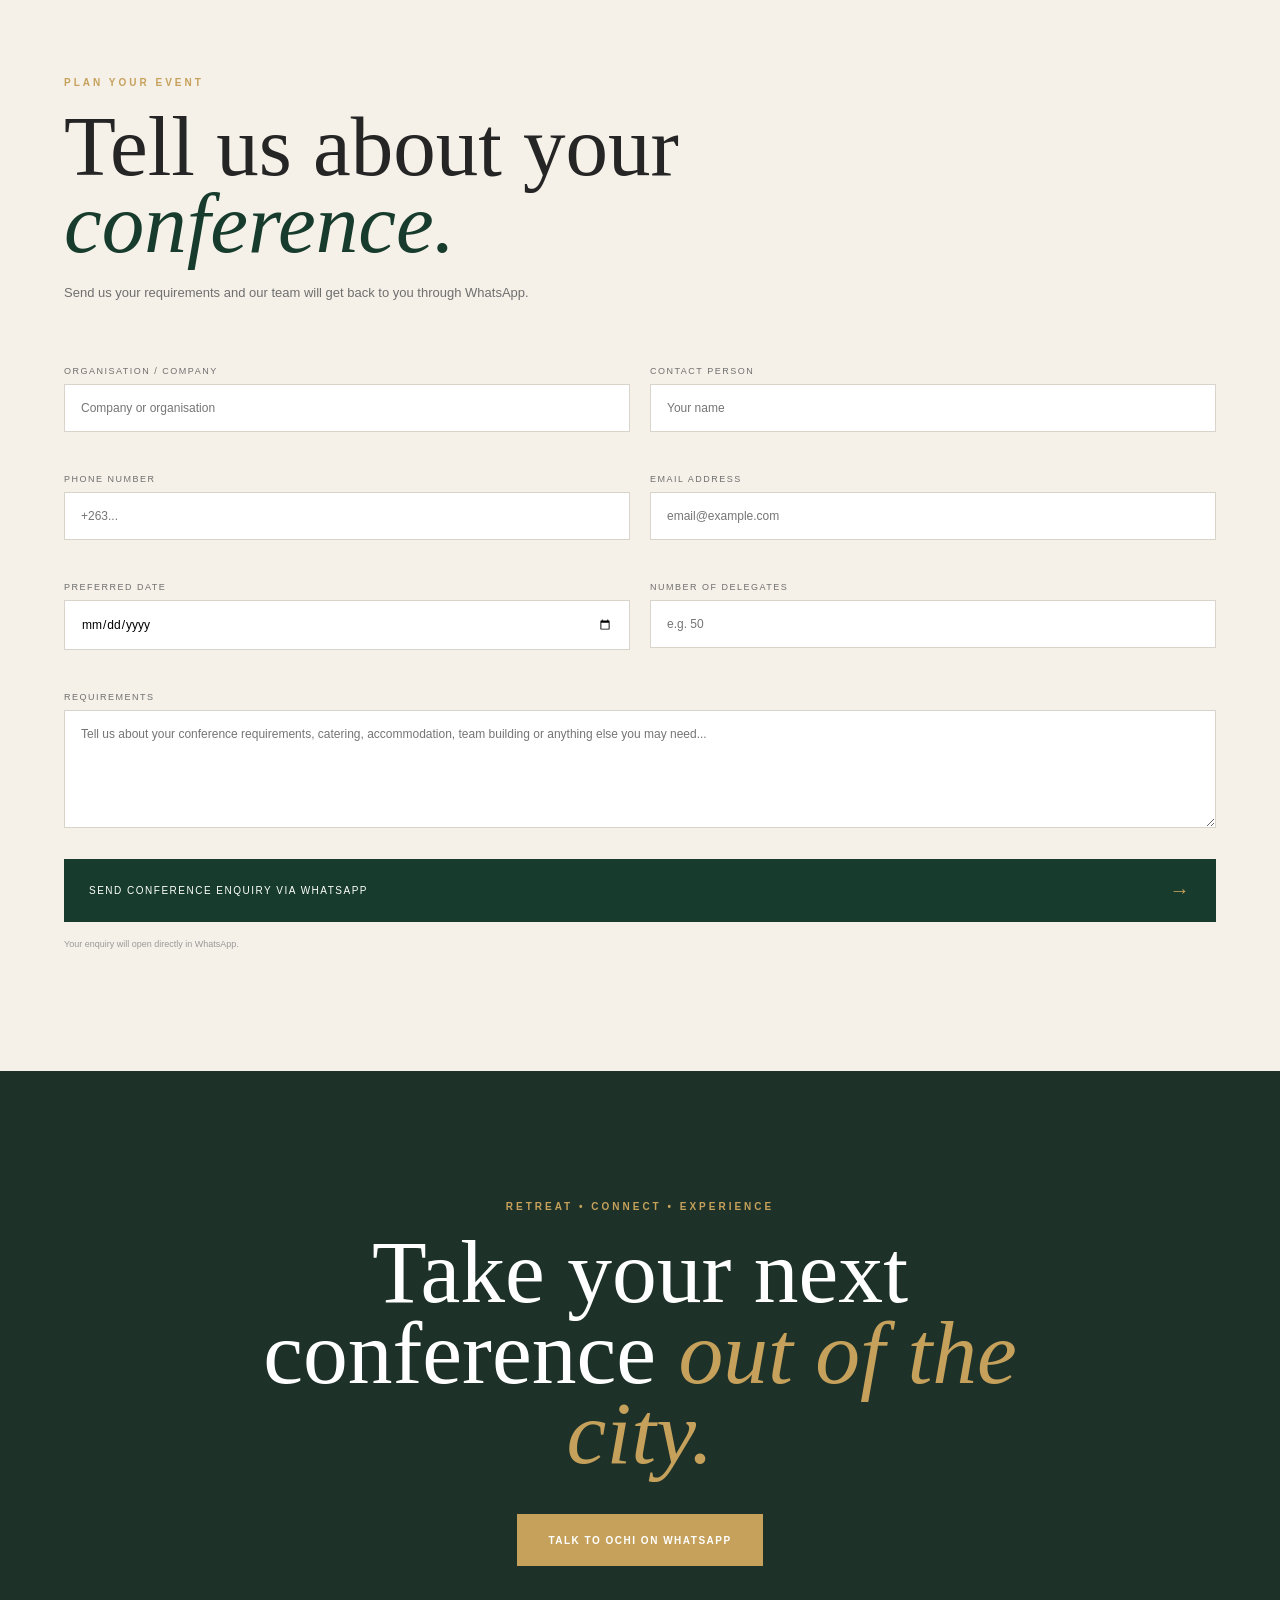
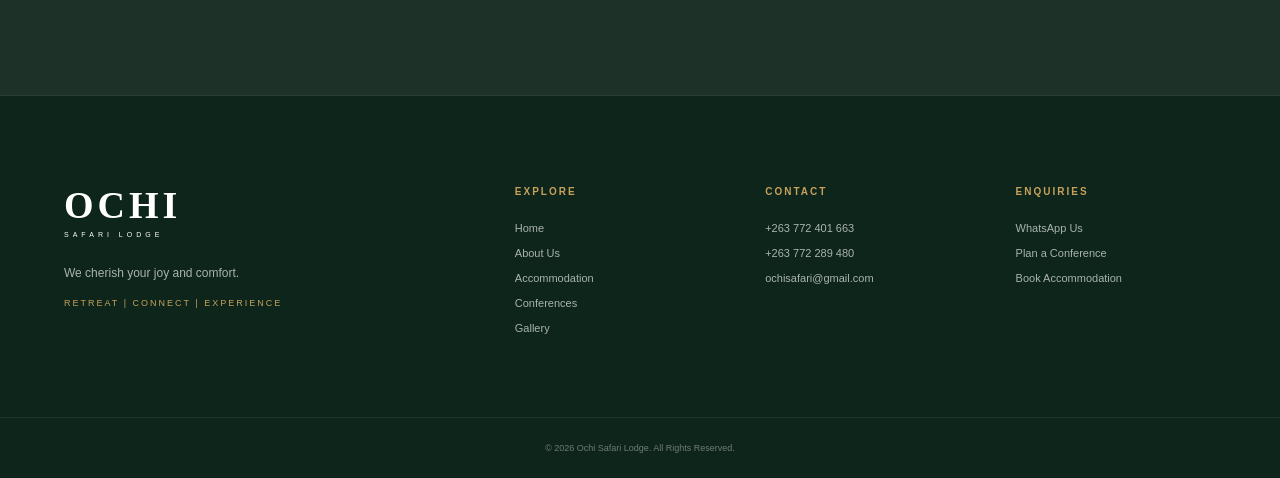
==== commit d327ff4d: "Update conferences.html" ====
--- a/conferences.html
+++ b/conferences.html
@@ -185,28 +185,69 @@
 
         </div>
         <div>
-            <p class="hero-text-2">
-
-              <p>  
-                   Your Conference Is More Than a Meeting. It’s an Experience.</br>
-
-Choose Ochi as your conference venue and give your team the perfect balance of business, connection and relaxation.
-
-Away from the crowded city, Ochi offers a refreshing natural environment where delegates can meet, collaborate, think creatively and unwind—all in one destination.
-
- A tranquil natural setting
- An inspiring environment for collaboration
- Professional conference facilities
- Quality hospitality and catering
- Convenient accommodation for residential conferences
- Space to relax, recharge and reconnect
-
-Why settle for an ordinary conference venue when you can make your next conference memorable?
-
-Choose Ochi — Where Business Meets Nature.
-                  
-</p>
-
+            <section class="conference-intro">
+    <div class="conference-content">
+
+        <span class="section-label">CONFERENCES AT OCHI</span>
+
+        <h2>Your Conference Is More Than a Meeting.<br>
+            <span>It’s an Experience.</span>
+        </h2>
+
+        <p class="conference-lead">
+            Choose Ochi as your conference venue and give your team the perfect
+            balance of business, connection and relaxation.
+        </p>
+
+        <p>
+            Away from the crowded city, Ochi offers a refreshing natural
+            environment where delegates can meet, collaborate, think creatively
+            and unwind—all in one destination.
+        </p>
+
+        <div class="conference-features">
+
+            <div class="feature-item">
+                <span>✓</span>
+                <p>A tranquil natural setting</p>
+            </div>
+
+            <div class="feature-item">
+                <span>✓</span>
+                <p>An inspiring environment for collaboration</p>
+            </div>
+
+            <div class="feature-item">
+                <span>✓</span>
+                <p>Professional conference facilities</p>
+            </div>
+
+            <div class="feature-item">
+                <span>✓</span>
+                <p>Quality hospitality and catering</p>
+            </div>
+
+            <div class="feature-item">
+                <span>✓</span>
+                <p>Convenient accommodation for residential conferences</p>
+            </div>
+
+            <div class="feature-item">
+                <span>✓</span>
+                <p>Space to relax, recharge and reconnect</p>
+            </div>
+
+        </div>
+
+        <p class="conference-ending">
+            Why settle for an ordinary conference venue when you can make your
+            next conference memorable?
+        </p>
+
+        <h3>Choose Ochi — <span>Where Business Meets Nature.</span></h3>
+
+    </div>
+</section>
             </p>
 
             </div>
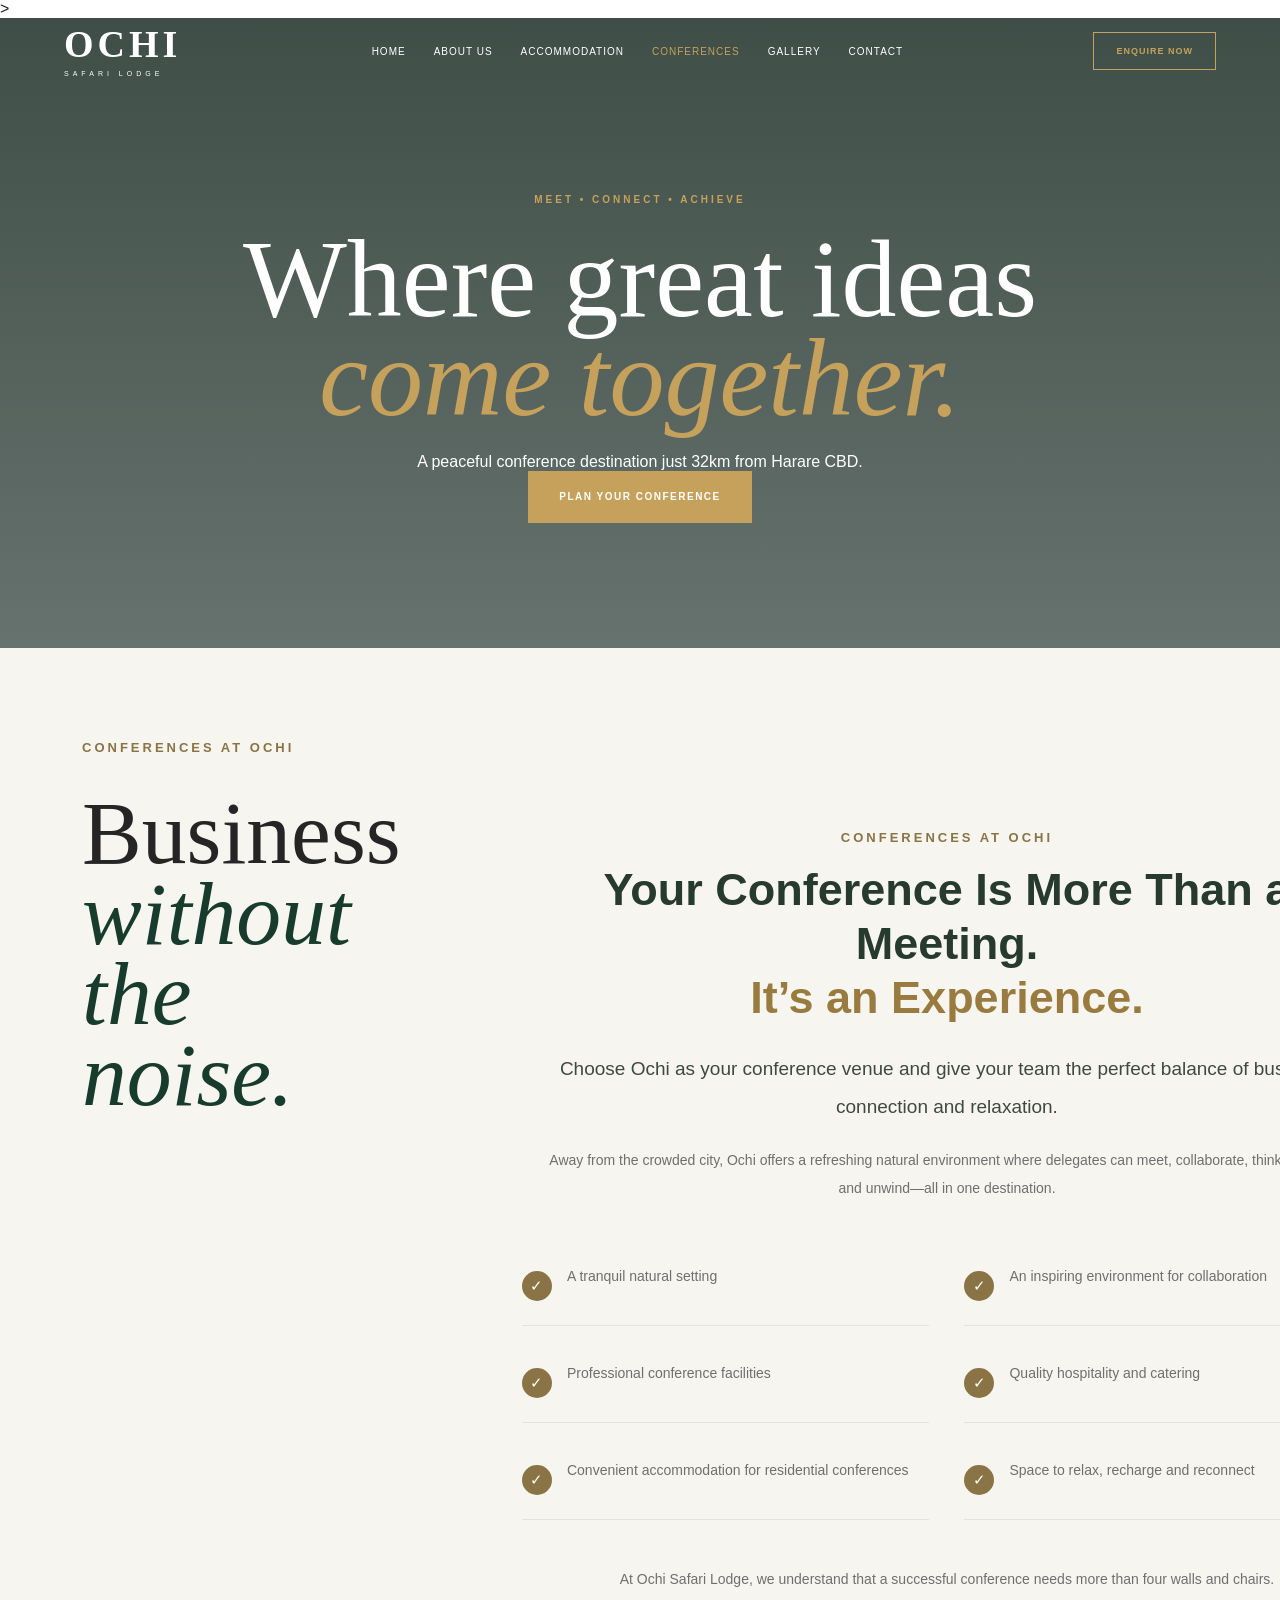
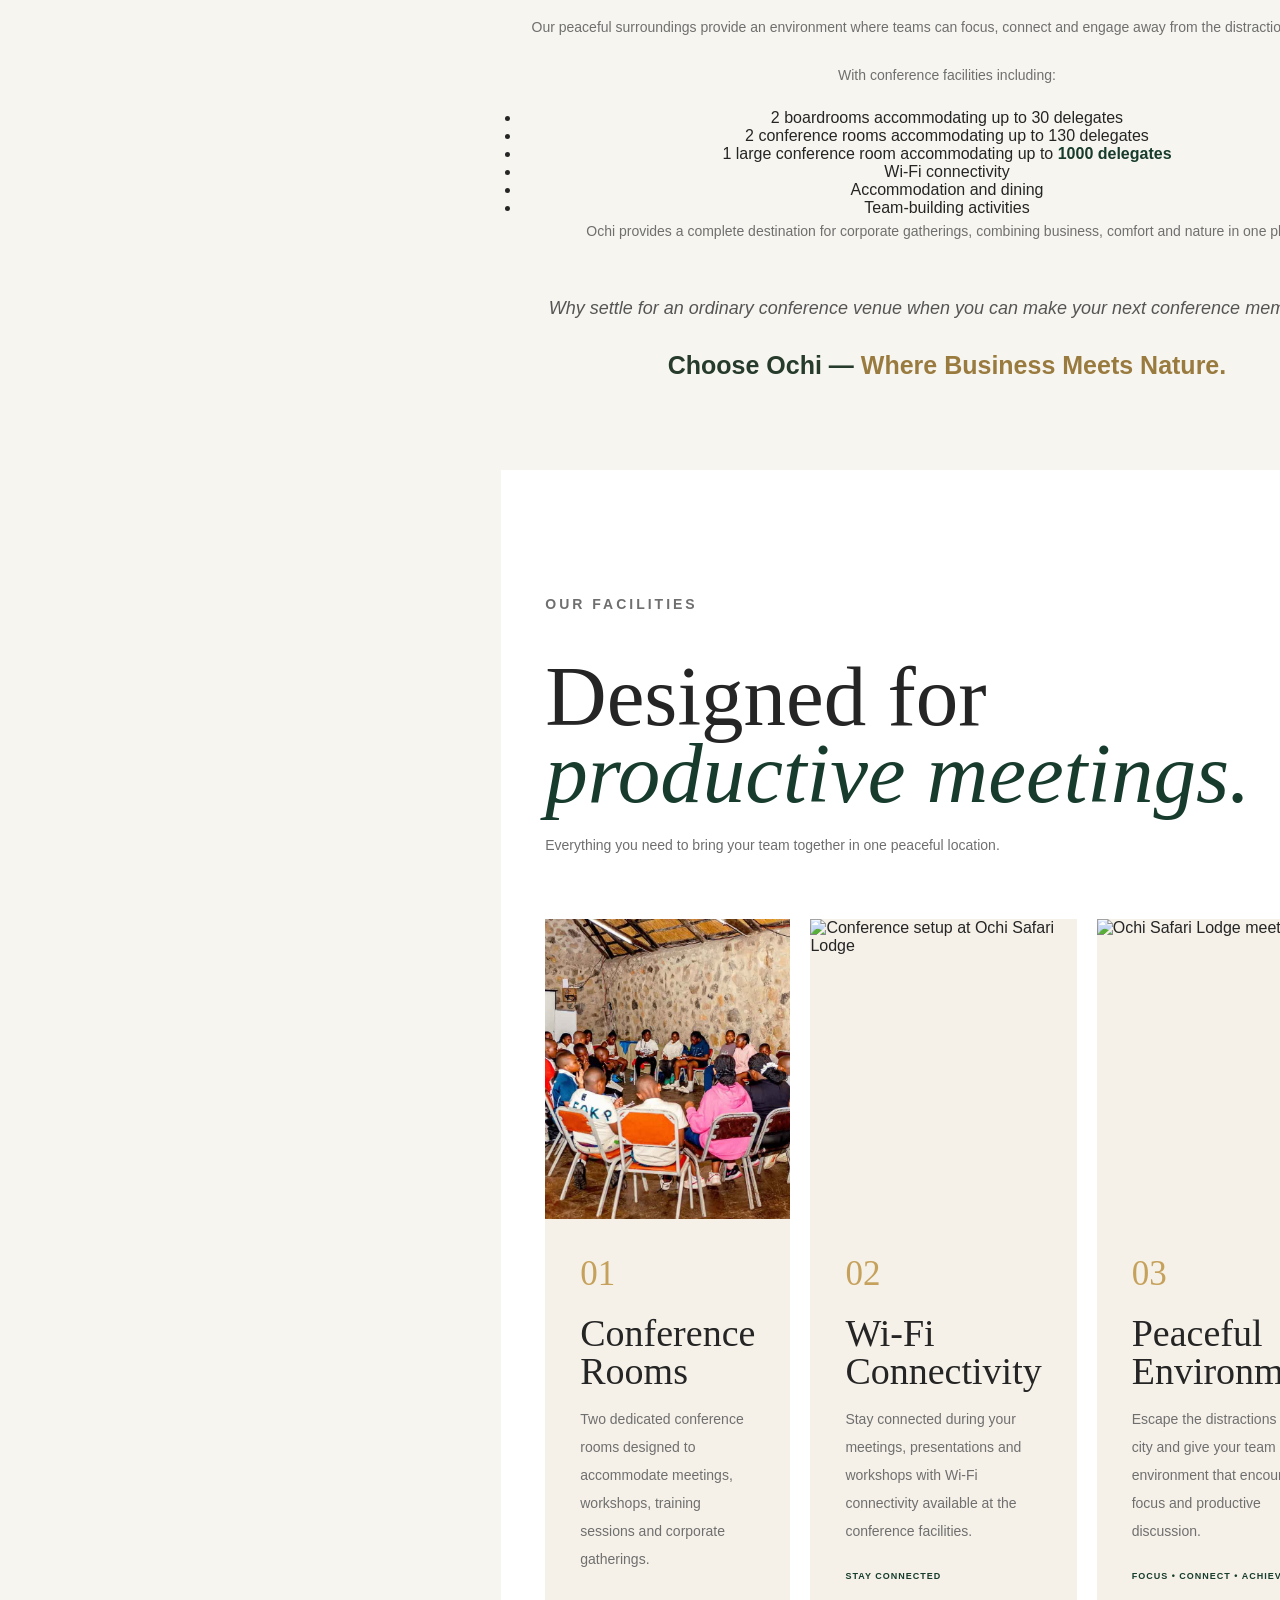
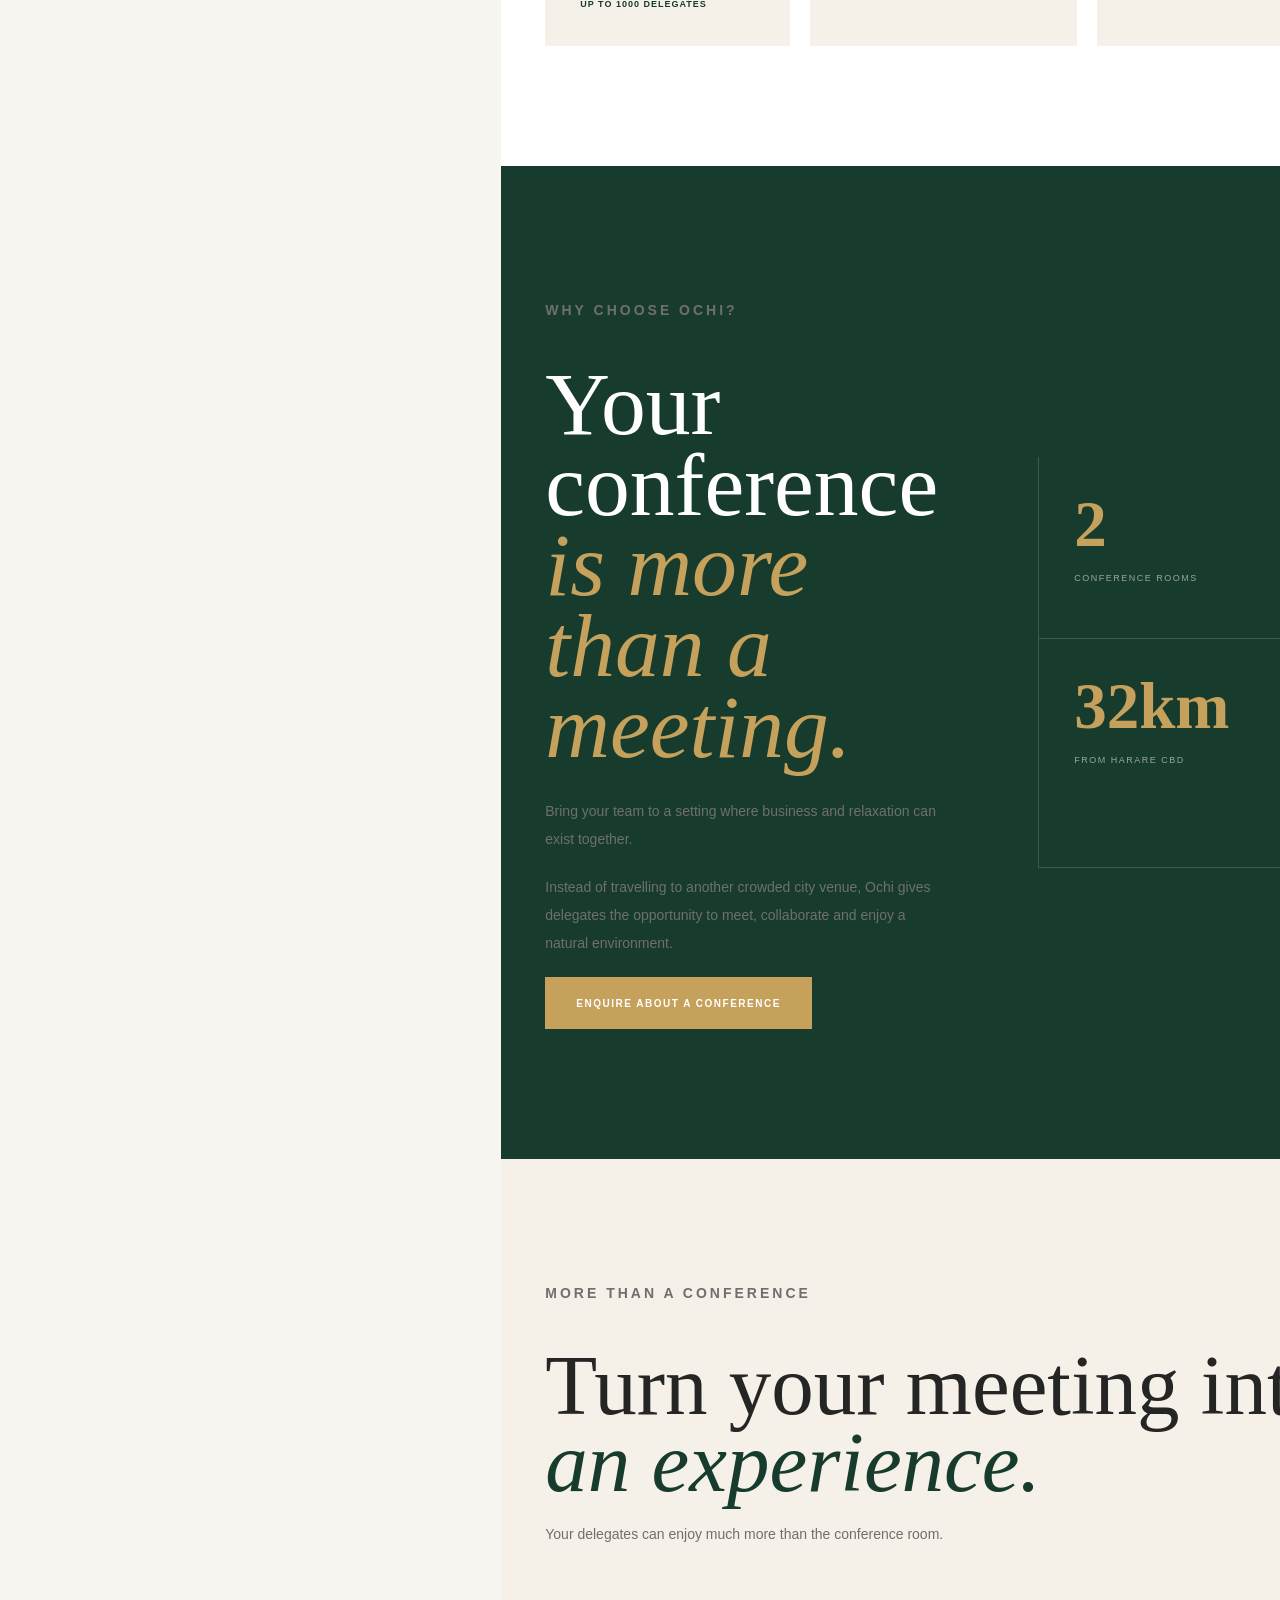
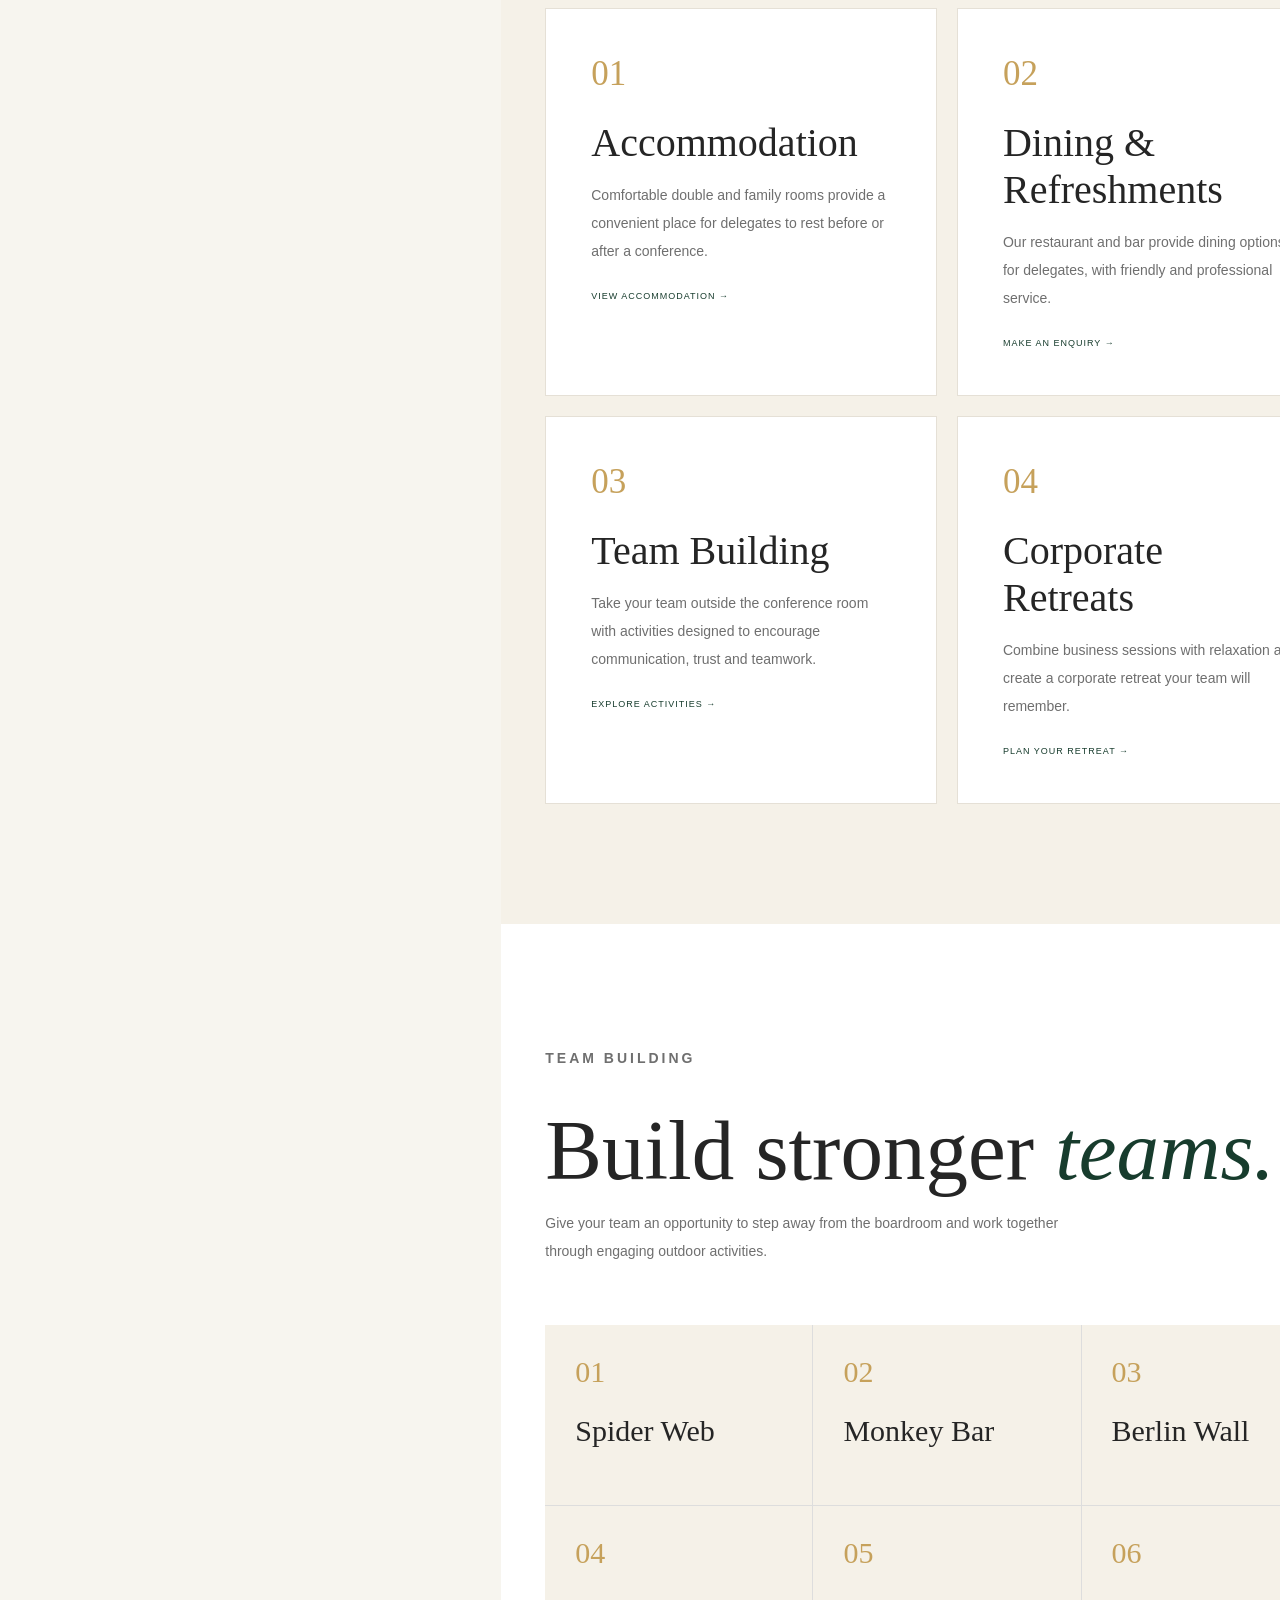
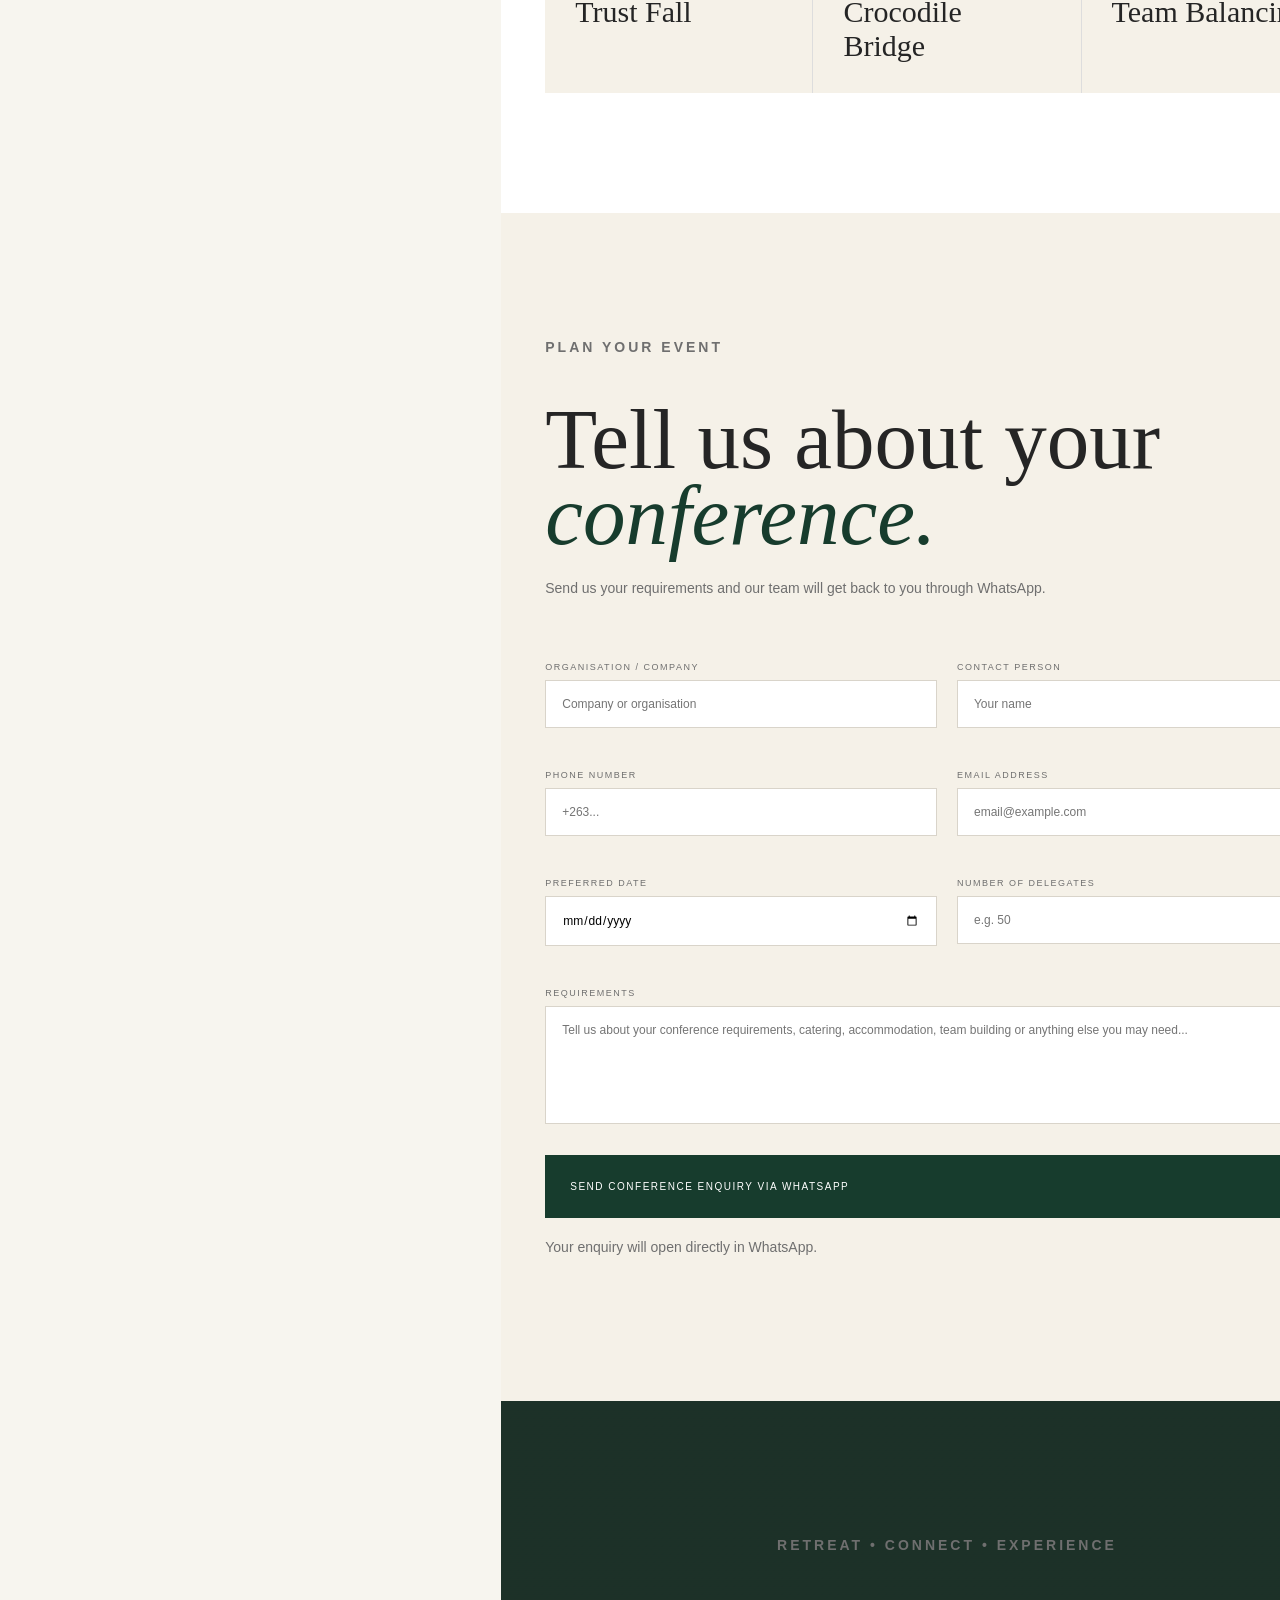
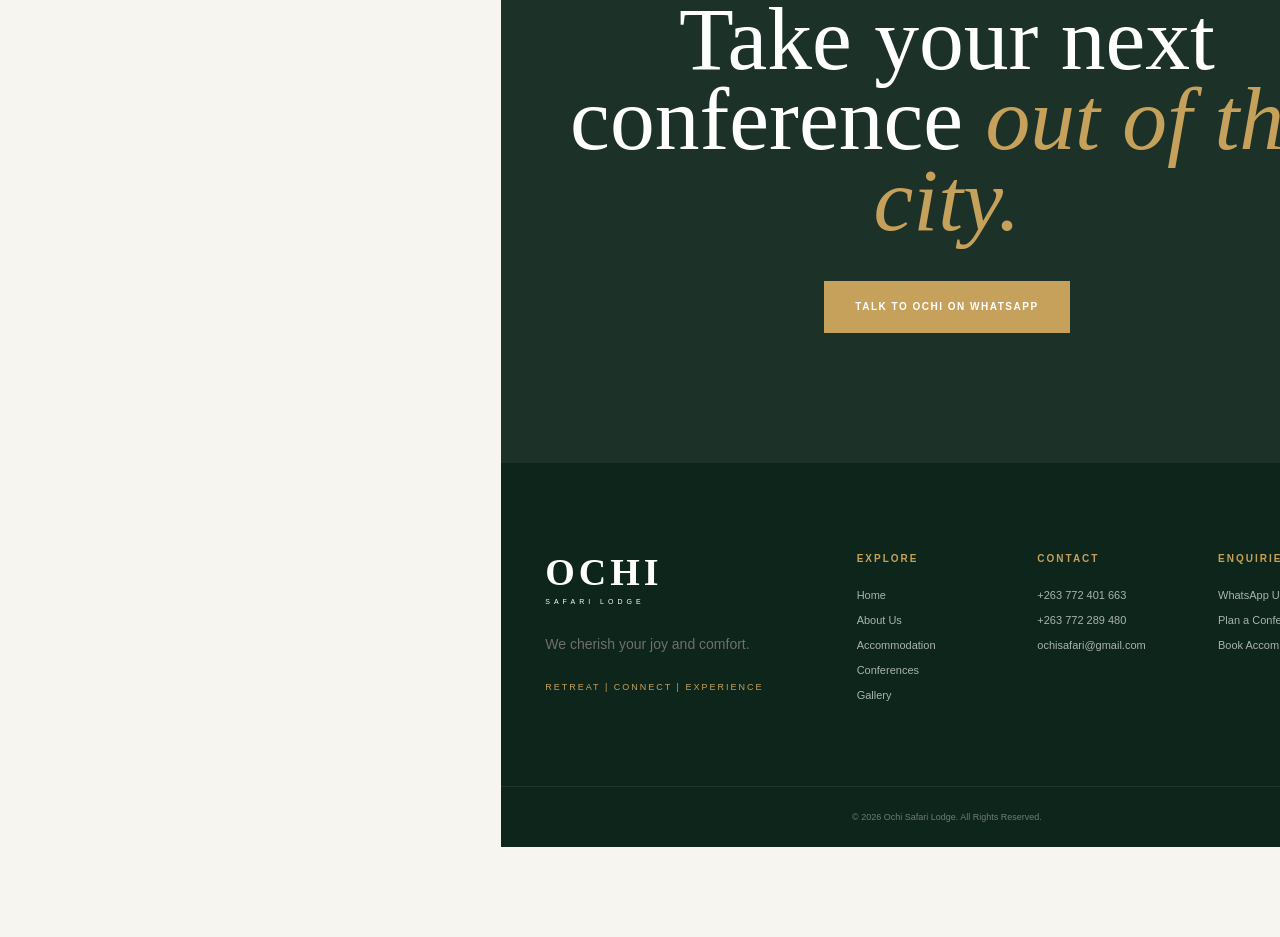
==== commit 7b68206f: "Update conferences.html" ====
--- a/conferences.html
+++ b/conferences.html
@@ -185,12 +185,15 @@
 
         </div>
         <div>
-            <section class="conference-intro">
+           <section class="conference-intro">
+
     <div class="conference-content">
 
+        <!-- Main Introduction -->
         <span class="section-label">CONFERENCES AT OCHI</span>
 
-        <h2>Your Conference Is More Than a Meeting.<br>
+        <h2>
+            Your Conference Is More Than a Meeting.<br>
             <span>It’s an Experience.</span>
         </h2>
 
@@ -205,6 +208,8 @@
             and unwind—all in one destination.
         </p>
 
+
+        <!-- Conference Features -->
         <div class="conference-features">
 
             <div class="feature-item">
@@ -239,57 +244,52 @@
 
         </div>
 
+
+        <!-- More Information -->
+        <div class="conference-details">
+
+            <p>
+                At Ochi Safari Lodge, we understand that a successful
+                conference needs more than four walls and chairs.
+            </p>
+
+            <p>
+                Our peaceful surroundings provide an environment
+                where teams can focus, connect and engage away from
+                the distractions of the city.
+            </p>
+
+            <p>
+                With conference facilities including:
+            </p>
+
+            <ul>
+                <li>2 boardrooms accommodating up to 30 delegates</li>
+                <li>2 conference rooms accommodating up to 130 delegates</li>
+                <li>1 large conference room accommodating up to <strong>1000 delegates</strong></li>
+                <li>Wi-Fi connectivity</li>
+                <li>Accommodation and dining</li>
+                <li>Team-building activities</li>
+            </ul>
+
+            <p>
+                Ochi provides a complete destination for corporate
+                gatherings, combining business, comfort and nature in one place.
+            </p>
+
+        </div>
+
+
+        <!-- Closing -->
         <p class="conference-ending">
             Why settle for an ordinary conference venue when you can make your
             next conference memorable?
         </p>
 
-        <h3>Choose Ochi — <span>Where Business Meets Nature.</span></h3>
-
-    </div>
-</section>
-            </p>
-
-            </div>
-            
-
-
-        <div>
-
-            <p>
-
-                At Ochi Safari Lodge, we understand that a successful
-                conference needs more than four walls and chairs.
-
-            </p>
-
-
-            <p>
-
-                Our peaceful surroundings provide an environment
-                where teams can focus, connect and engage away from
-                the distractions of the city.
-
-            </p>
-
-
-            <p>
-
-                With conference facilities :
-                2 boardrooms accomodating upto 30 delegates
-                2 conference rooms accomodating upto 130 pax
-                1 conference room accomodating upto <strong>1000 delegates</strong>, Wi-Fi connectivity,
-                accommodation, dining and team-building activities,
-                Ochi provides a complete destination for corporate
-                gatherings.
-
-
-               
-
-            </p>
-            
-
-        </div>
+        <h3>
+            Choose Ochi —
+            <span>Where Business Meets Nature.</span>
+        </h3>
 
     </div>
 
--- a/style.css
+++ b/style.css
@@ -4664,3 +4664,142 @@
     background-repeat: no-repeat;
 }
 
+.conference-intro {
+    padding: 90px 20px;
+    background: #f7f5ef;
+}
+
+.conference-content {
+    max-width: 1000px;
+    margin: 0 auto;
+    text-align: center;
+}
+
+.section-label {
+    display: inline-block;
+    font-size: 13px;
+    letter-spacing: 3px;
+    font-weight: 600;
+    margin-bottom: 18px;
+    color: #8a7445;
+}
+
+.conference-content h2 {
+    font-family: 'Josefin Sans', sans-serif;
+    font-size: 45px;
+    line-height: 1.2;
+    font-weight: 600;
+    color: #263b2b;
+    margin: 0 0 25px;
+}
+
+.conference-content h2 span {
+    color: #9a7b3f;
+}
+
+.conference-content > p {
+    max-width: 800px;
+    margin: 0 auto 20px;
+    font-size: 17px;
+    line-height: 1.8;
+    color: #555;
+}
+
+.conference-lead {
+    font-size: 19px !important;
+    color: #3f493f !important;
+    font-weight: 500;
+}
+
+/* Features */
+
+.conference-features {
+    max-width: 850px;
+    margin: 45px auto;
+    display: grid;
+    grid-template-columns: repeat(2, 1fr);
+    gap: 18px 35px;
+    text-align: left;
+}
+
+.feature-item {
+    display: flex;
+    align-items: center;
+    gap: 15px;
+    padding: 15px 0;
+    border-bottom: 1px solid rgba(0, 0, 0, 0.08);
+}
+
+.feature-item span {
+    width: 30px;
+    height: 30px;
+    min-width: 30px;
+    border-radius: 50%;
+    background: #8a7445;
+    color: white;
+    display: flex;
+    align-items: center;
+    justify-content: center;
+    font-size: 15px;
+}
+
+.feature-item p {
+    margin: 0;
+    font-size: 16px;
+    color: #444;
+}
+
+/* Ending */
+
+.conference-ending {
+    margin-top: 45px !important;
+    font-size: 18px !important;
+    font-style: italic;
+    color: #555 !important;
+}
+
+.conference-content h3 {
+    margin-top: 25px;
+    font-family: 'Josefin Sans', sans-serif;
+    font-size: 25px;
+    font-weight: 600;
+    color: #263b2b;
+}
+
+.conference-content h3 span {
+    color: #9a7b3f;
+}
+
+
+/* Mobile */
+
+@media (max-width: 768px) {
+
+    .conference-intro {
+        padding: 65px 20px;
+    }
+
+    .conference-content h2 {
+        font-size: 32px;
+    }
+
+    .conference-content > p {
+        font-size: 16px;
+    }
+
+    .conference-features {
+        grid-template-columns: 1fr;
+        gap: 5px;
+        margin-top: 35px;
+    }
+
+    .feature-item {
+        padding: 13px 0;
+    }
+
+    .conference-content h3 {
+        font-size: 21px;
+    }
+}
+
+
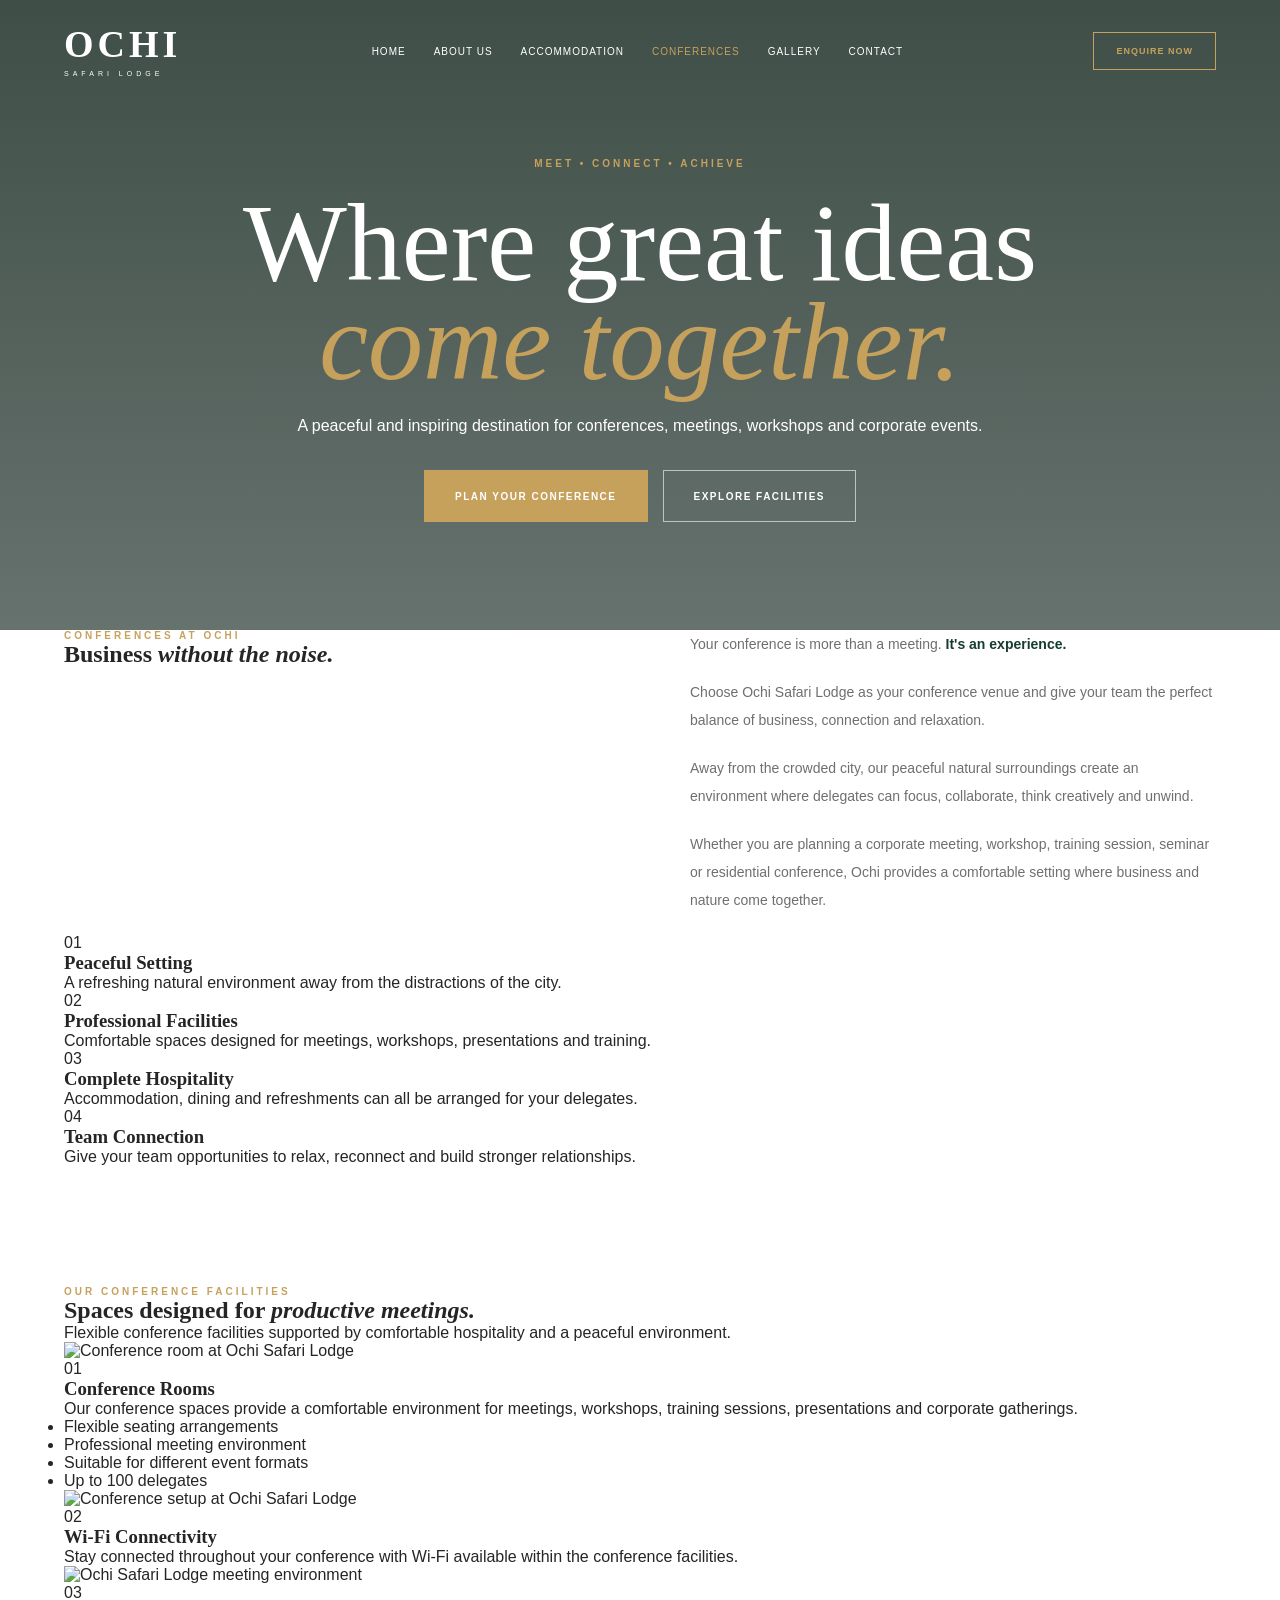
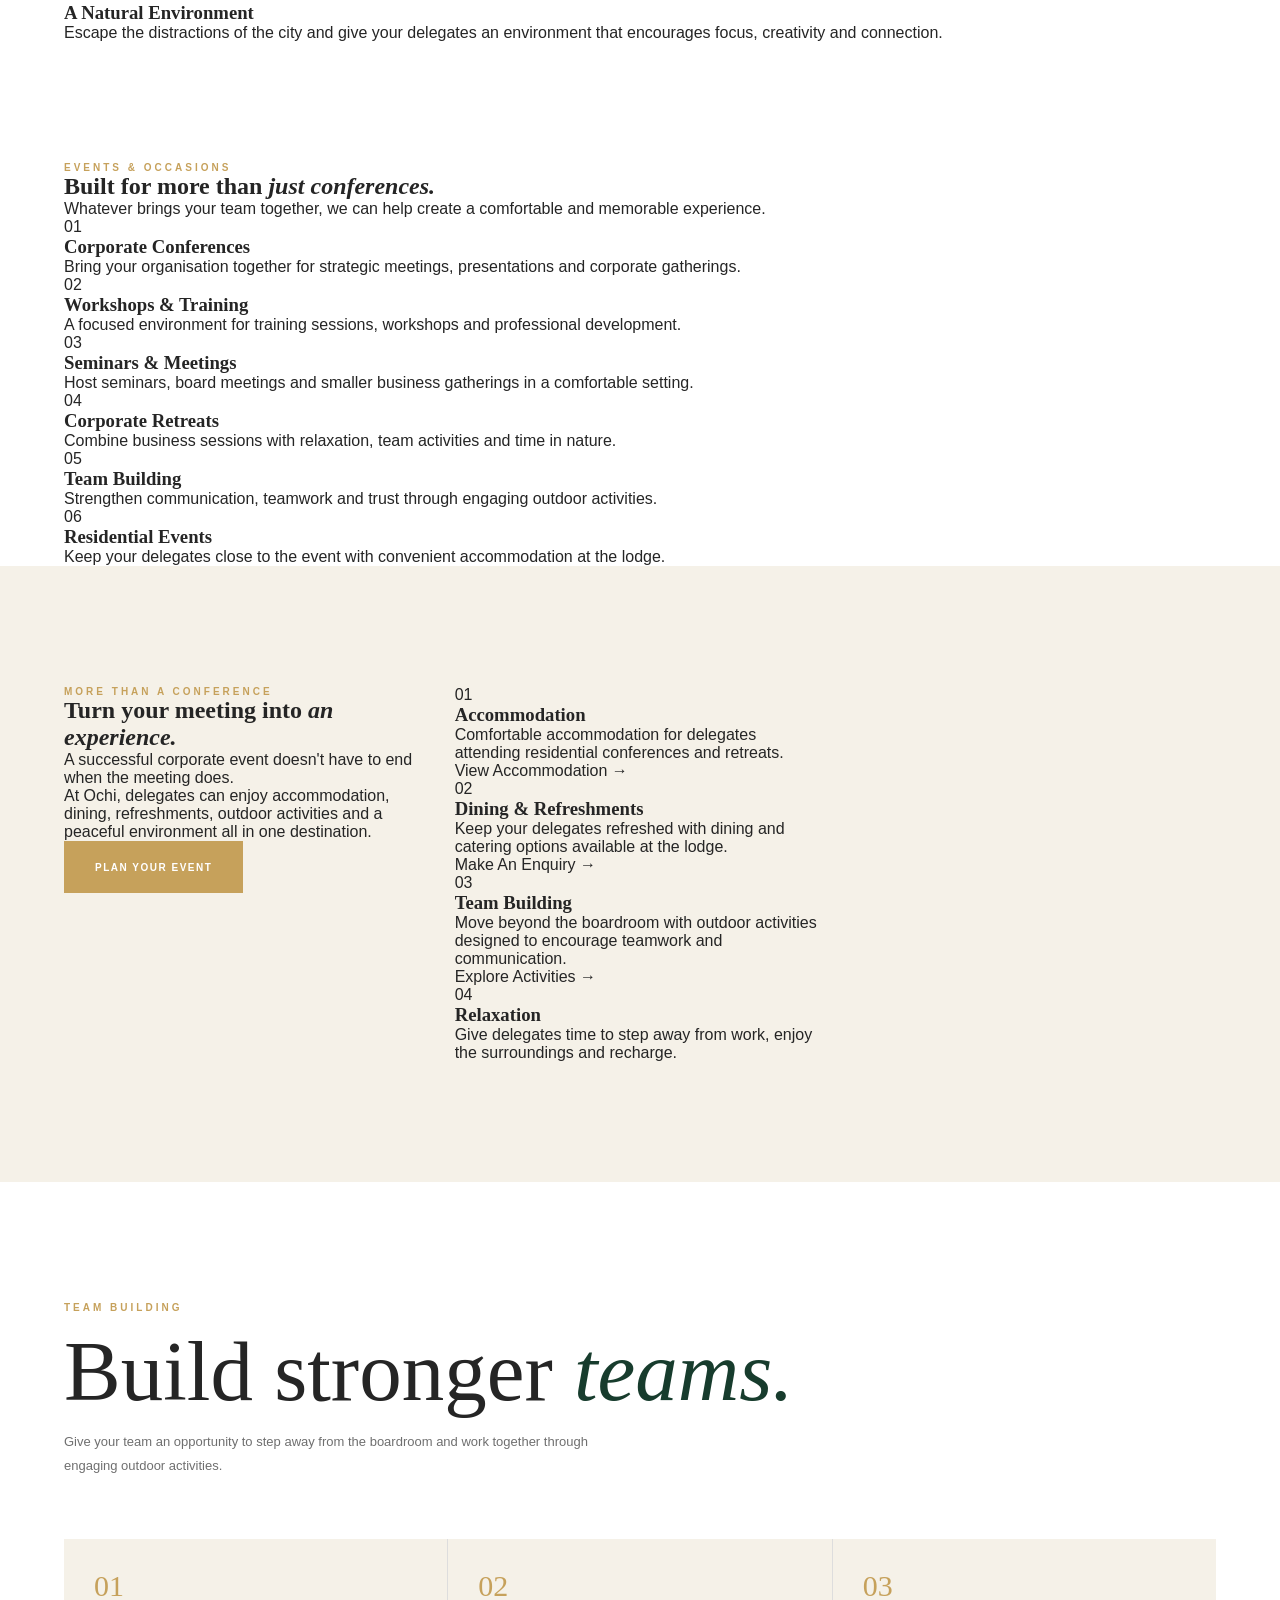
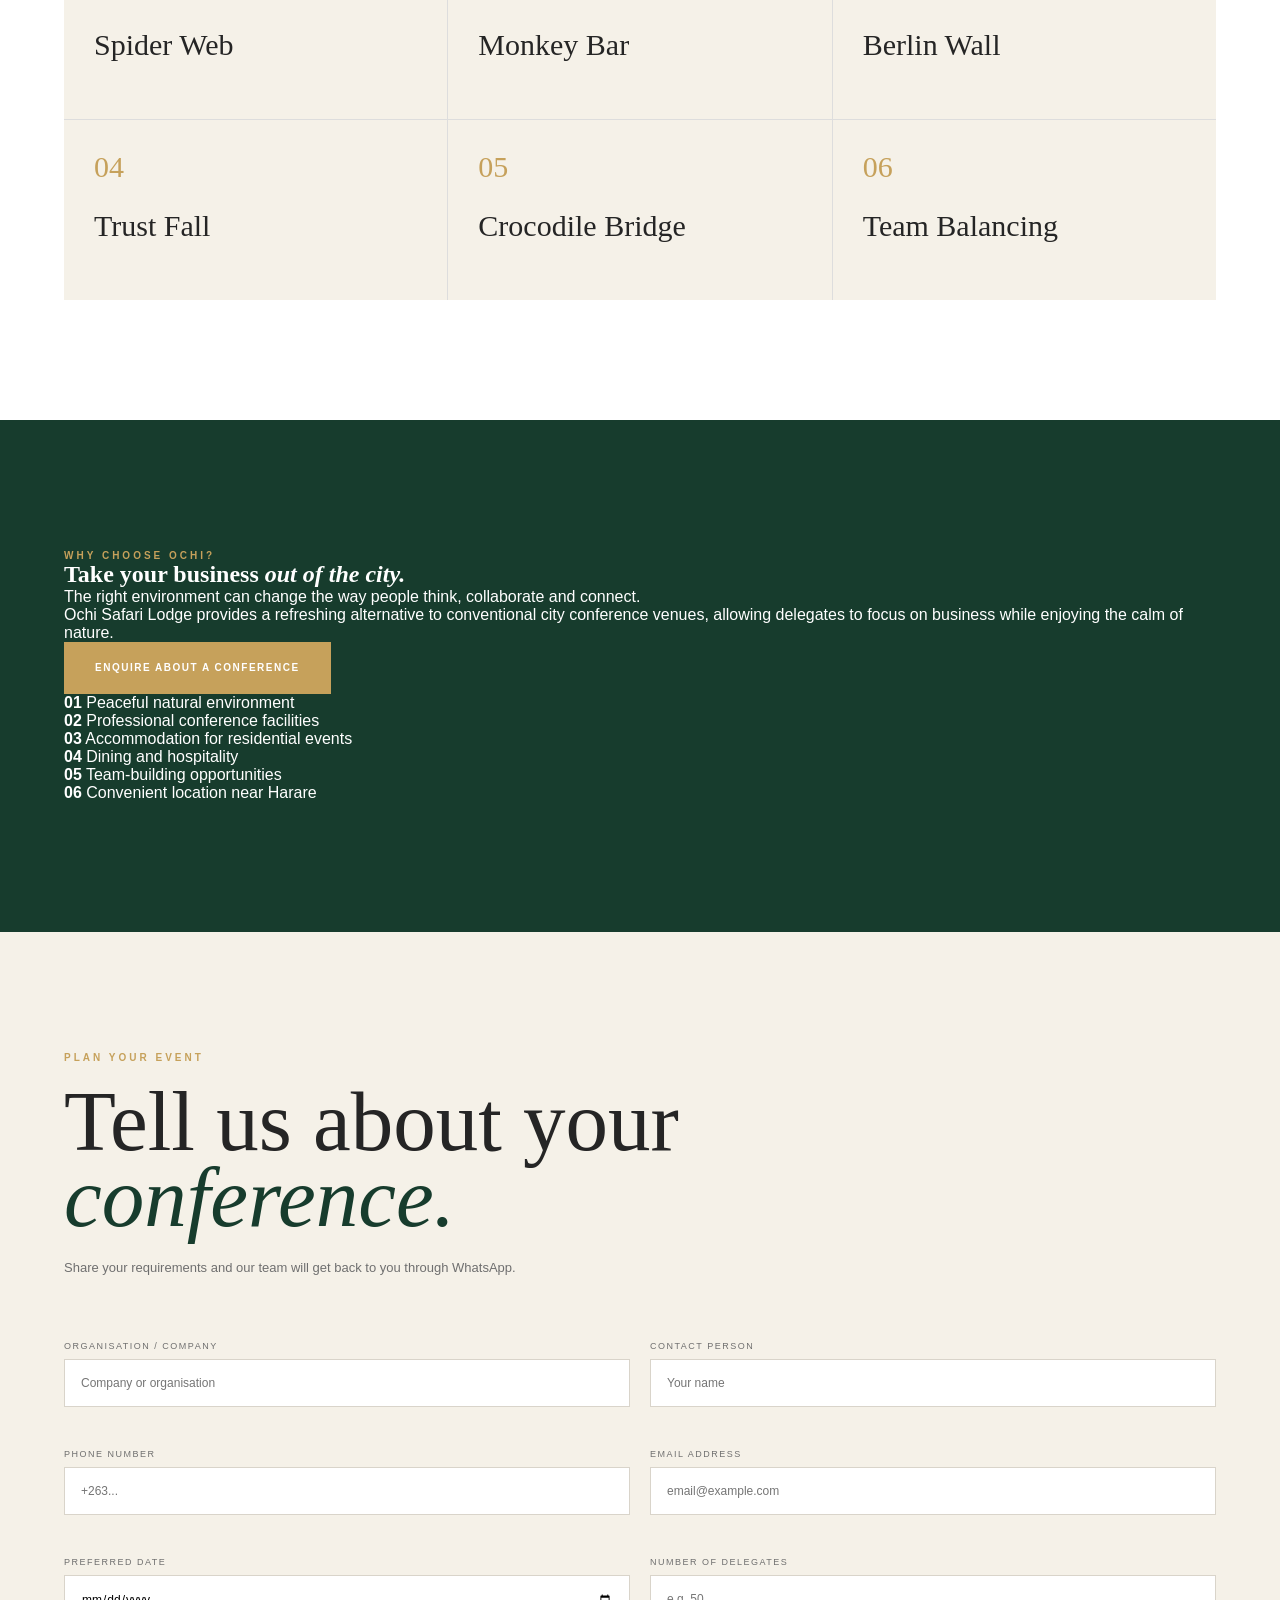
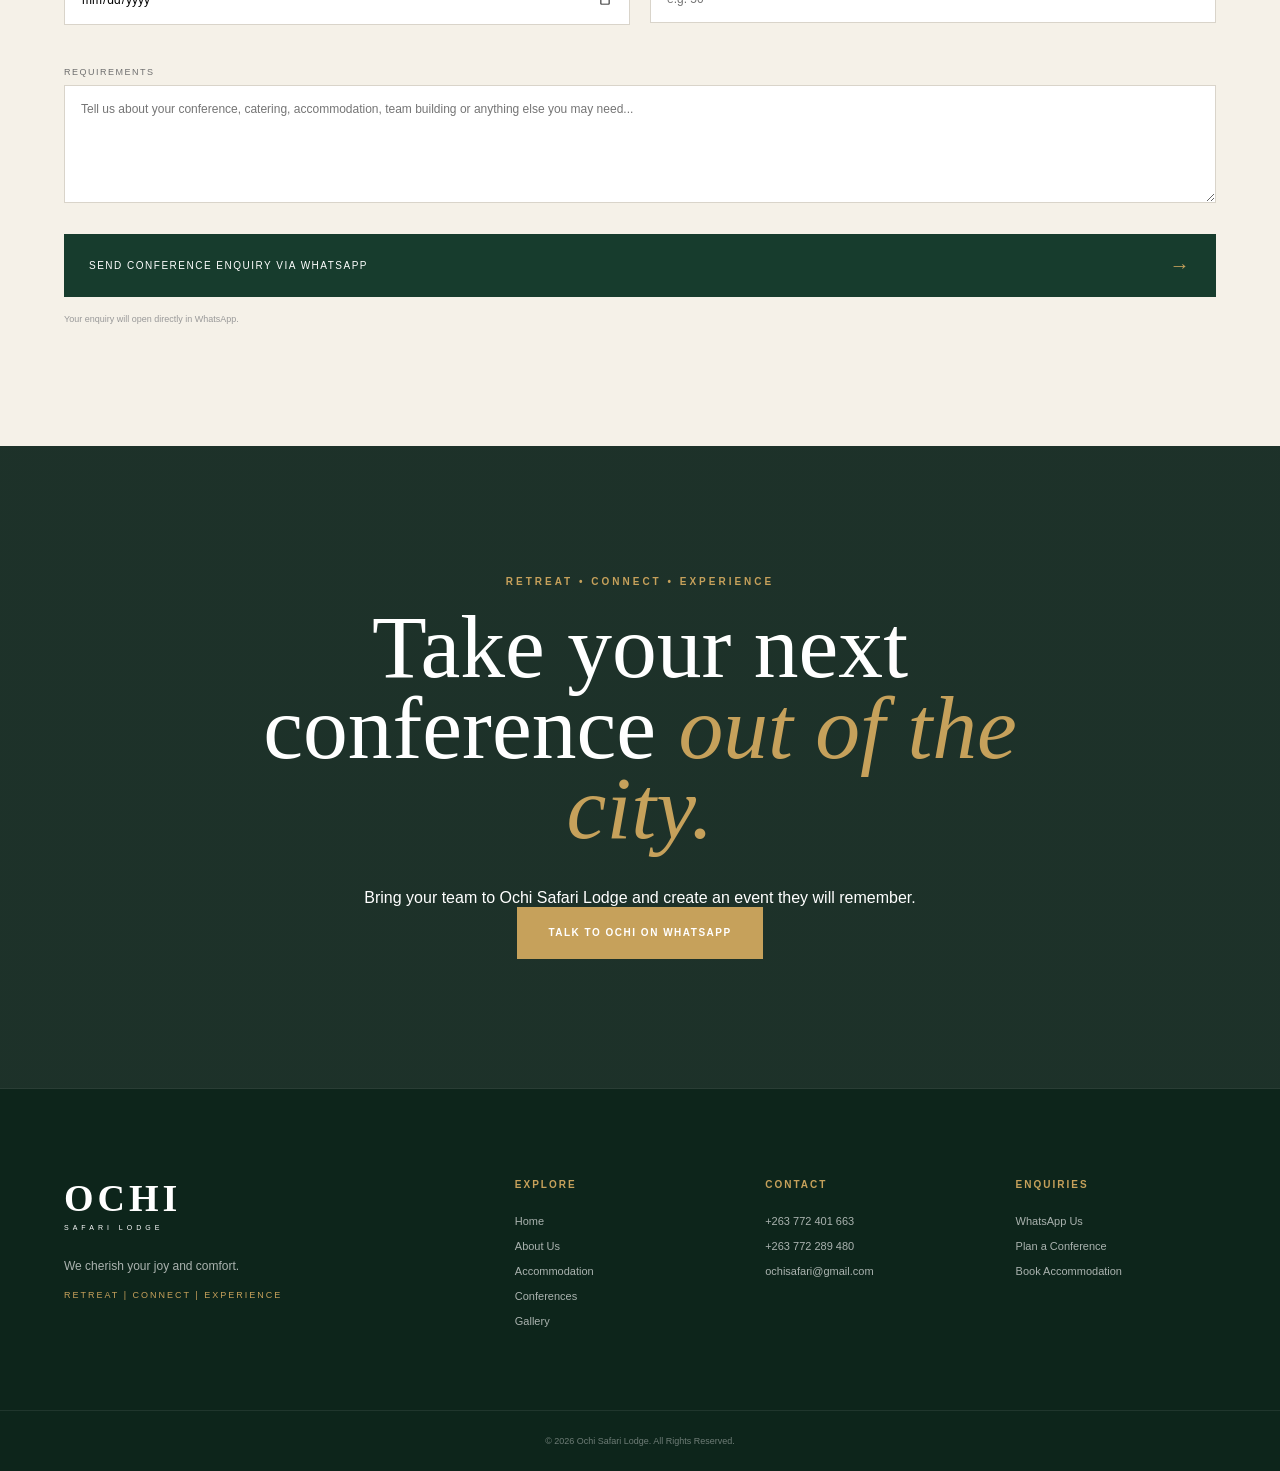
==== commit ec03ec8c: "Update conferences.html" ====
--- a/conferences.html
+++ b/conferences.html
@@ -5,31 +5,21 @@
 
     <meta charset="UTF-8">
 
-    <meta
-        name="viewport"
-        content="width=device-width, initial-scale=1.0"
-    >
+    <meta name="viewport" content="width=device-width, initial-scale=1.0">
 
     <title>Conferences & Corporate Events | Ochi Safari Lodge</title>
 
     <meta
         name="description"
-        content="Ochi Safari Lodge offers conference facilities for up to 100 delegates, with Wi-Fi, a peaceful environment, accommodation, dining and team-building activities."
+        content="Host your next conference, workshop, seminar or corporate retreat at Ochi Safari Lodge. Enjoy professional facilities, Wi-Fi, accommodation, dining and team-building in a peaceful natural setting."
     >
 
     <link rel="preconnect" href="https://fonts.googleapis.com">
+    <link rel="preconnect" href="https://fonts.gstatic.com" crossorigin>
 
     <link
-        rel="preconnect"
-        href="https://fonts.gstatic.com"
-        crossorigin
-    >
-
-    <link
-        
-    href="https://fonts.googleapis.com/css2?family=Josefin+Sans:wght@300;400;500;600;700&display=swap"
-    rel="stylesheet"
->
+        href="https://fonts.googleapis.com/css2?family=Josefin+Sans:wght@300;400;500;600;700&display=swap"
+        rel="stylesheet"
     >
 
     <link rel="stylesheet" href="style.css">
@@ -47,39 +37,26 @@
 <header class="navbar" id="navbar">
 
     <a href="index.html" class="logo">
-
         <span>OCHI</span>
-
         <small>SAFARI LODGE</small>
-
     </a>
 
 
     <nav id="navMenu">
 
-        <a href="index.html">
-            Home
-        </a>
-
-        <a href="about.html">
-            About Us
-        </a>
-
-        <a href="accommodation.html">
-            Accommodation
-        </a>
+        <a href="index.html">Home</a>
+
+        <a href="about.html">About Us</a>
+
+        <a href="accommodation.html">Accommodation</a>
 
         <a href="conferences.html" class="active">
             Conferences
         </a>
 
-        <a href="gallery.html">
-            Gallery
-        </a>
-
-        <a href="contact.html">
-            Contact
-        </a>
+        <a href="gallery.html">Gallery</a>
+
+        <a href="contact.html">Contact</a>
 
     </nav>
 
@@ -89,9 +66,7 @@
         class="nav-button"
         target="_blank"
     >
-
         Enquire Now
-
     </a>
 
 
@@ -100,9 +75,7 @@
         id="menuBtn"
         aria-label="Open menu"
     >
-
         ☰
-
     </button>
 
 </header>
@@ -110,47 +83,46 @@
 
 
 <!-- =========================================
-     CONFERENCE HERO
+     HERO
 ========================================= -->
 
 <section class="page-hero conference-hero">
 
     <div class="page-hero-overlay"></div>
 
-
     <div class="page-hero-content">
 
         <p class="eyebrow">
-
             MEET • CONNECT • ACHIEVE
-
         </p>
 
-
         <h1>
-
             Where great ideas
             <span>come together.</span>
-
         </h1>
 
-
         <p>
-
-            A peaceful conference destination just 32km
-            from Harare CBD.
-
+            A peaceful and inspiring destination for conferences,
+            meetings, workshops and corporate events.
         </p>
 
-
-        <a
-            href="#conference-enquiry"
-            class="btn primary"
-        >
-
-            Plan Your Conference
-
-        </a>
+        <div class="hero-buttons">
+
+            <a
+                href="#conference-enquiry"
+                class="btn primary"
+            >
+                Plan Your Conference
+            </a>
+
+            <a
+                href="#facilities"
+                class="btn secondary"
+            >
+                Explore Facilities
+            </a>
+
+        </div>
 
     </div>
 
@@ -162,225 +134,216 @@
      INTRODUCTION
 ========================================= -->
 
-<section class="conference-intro">
-
-    <div class="container conference-intro-grid">
-
-
-        <div>
+<section class="conference-introduction">
+
+    <div class="container">
+
+        <div class="conference-intro-grid">
+
+            <div class="conference-intro-title">
+
+                <p class="section-label">
+                    CONFERENCES AT OCHI
+                </p>
+
+                <h2>
+                    Business
+                    <em>without the noise.</em>
+                </h2>
+
+                <div class="intro-line"></div>
+
+            </div>
+
+
+            <div class="conference-intro-text">
+
+                <p class="large-text">
+                    Your conference is more than a meeting.
+                    <strong>It's an experience.</strong>
+                </p>
+
+                <p>
+                    Choose Ochi Safari Lodge as your conference venue
+                    and give your team the perfect balance of business,
+                    connection and relaxation.
+                </p>
+
+                <p>
+                    Away from the crowded city, our peaceful natural
+                    surroundings create an environment where delegates
+                    can focus, collaborate, think creatively and unwind.
+                </p>
+
+                <p>
+                    Whether you are planning a corporate meeting,
+                    workshop, training session, seminar or residential
+                    conference, Ochi provides a comfortable setting
+                    where business and nature come together.
+                </p>
+
+            </div>
+
+        </div>
+
+
+        <!-- INTRO BENEFITS -->
+
+        <div class="conference-benefits">
+
+            <div class="benefit">
+
+                <span>01</span>
+
+                <div>
+                    <h3>Peaceful Setting</h3>
+
+                    <p>
+                        A refreshing natural environment away from
+                        the distractions of the city.
+                    </p>
+                </div>
+
+            </div>
+
+
+            <div class="benefit">
+
+                <span>02</span>
+
+                <div>
+                    <h3>Professional Facilities</h3>
+
+                    <p>
+                        Comfortable spaces designed for meetings,
+                        workshops, presentations and training.
+                    </p>
+                </div>
+
+            </div>
+
+
+            <div class="benefit">
+
+                <span>03</span>
+
+                <div>
+                    <h3>Complete Hospitality</h3>
+
+                    <p>
+                        Accommodation, dining and refreshments
+                        can all be arranged for your delegates.
+                    </p>
+                </div>
+
+            </div>
+
+
+            <div class="benefit">
+
+                <span>04</span>
+
+                <div>
+                    <h3>Team Connection</h3>
+
+                    <p>
+                        Give your team opportunities to relax,
+                        reconnect and build stronger relationships.
+                    </p>
+                </div>
+
+            </div>
+
+        </div>
+
+    </div>
+
+</section>
+
+
+
+<!-- =========================================
+     FACILITIES
+========================================= -->
+
+<section
+    class="conference-facilities"
+    id="facilities"
+>
+
+    <div class="container">
+
+
+        <div class="conference-heading">
 
             <p class="section-label">
-
-                CONFERENCES AT OCHI
-
+                OUR CONFERENCE FACILITIES
             </p>
 
-
             <h2>
-
-                Business
-                <em>without the noise.</em>
-
+                Spaces designed for
+                <em>productive meetings.</em>
             </h2>
 
-        </div>
-        <div>
-           <section class="conference-intro">
-
-    <div class="conference-content">
-
-        <!-- Main Introduction -->
-        <span class="section-label">CONFERENCES AT OCHI</span>
-
-        <h2>
-            Your Conference Is More Than a Meeting.<br>
-            <span>It’s an Experience.</span>
-        </h2>
-
-        <p class="conference-lead">
-            Choose Ochi as your conference venue and give your team the perfect
-            balance of business, connection and relaxation.
-        </p>
-
-        <p>
-            Away from the crowded city, Ochi offers a refreshing natural
-            environment where delegates can meet, collaborate, think creatively
-            and unwind—all in one destination.
-        </p>
-
-
-        <!-- Conference Features -->
-        <div class="conference-features">
-
-            <div class="feature-item">
-                <span>✓</span>
-                <p>A tranquil natural setting</p>
-            </div>
-
-            <div class="feature-item">
-                <span>✓</span>
-                <p>An inspiring environment for collaboration</p>
-            </div>
-
-            <div class="feature-item">
-                <span>✓</span>
-                <p>Professional conference facilities</p>
-            </div>
-
-            <div class="feature-item">
-                <span>✓</span>
-                <p>Quality hospitality and catering</p>
-            </div>
-
-            <div class="feature-item">
-                <span>✓</span>
-                <p>Convenient accommodation for residential conferences</p>
-            </div>
-
-            <div class="feature-item">
-                <span>✓</span>
-                <p>Space to relax, recharge and reconnect</p>
-            </div>
-
-        </div>
-
-
-        <!-- More Information -->
-        <div class="conference-details">
-
             <p>
-                At Ochi Safari Lodge, we understand that a successful
-                conference needs more than four walls and chairs.
+                Flexible conference facilities supported by
+                comfortable hospitality and a peaceful environment.
             </p>
 
-            <p>
-                Our peaceful surroundings provide an environment
-                where teams can focus, connect and engage away from
-                the distractions of the city.
-            </p>
-
-            <p>
-                With conference facilities including:
-            </p>
-
-            <ul>
-                <li>2 boardrooms accommodating up to 30 delegates</li>
-                <li>2 conference rooms accommodating up to 130 delegates</li>
-                <li>1 large conference room accommodating up to <strong>1000 delegates</strong></li>
-                <li>Wi-Fi connectivity</li>
-                <li>Accommodation and dining</li>
-                <li>Team-building activities</li>
-            </ul>
-
-            <p>
-                Ochi provides a complete destination for corporate
-                gatherings, combining business, comfort and nature in one place.
-            </p>
-
-        </div>
-
-
-        <!-- Closing -->
-        <p class="conference-ending">
-            Why settle for an ordinary conference venue when you can make your
-            next conference memorable?
-        </p>
-
-        <h3>
-            Choose Ochi —
-            <span>Where Business Meets Nature.</span>
-        </h3>
-
-    </div>
-
-</section>
-
-
-
-<!-- =========================================
-     CONFERENCE FACILITIES
-========================================= -->
-
-<section class="conference-facilities">
-
-    <div class="container">
-
-
-        <div class="conference-section-heading">
-
-            <p class="section-label">
-
-                OUR FACILITIES
-
-            </p>
-
-
-            <h2>
-
-                Designed for
-                <em>productive meetings.</em>
-
-            </h2>
-
-
-            <p>
-
-                Everything you need to bring your team together
-                in one peaceful location.
-
-            </p>
-
-        </div>
-
-
-
-        <div class="conference-feature-grid">
-
-
-            <div class="conference-feature">
-
-                <div class="feature-image">
+        </div>
+
+
+
+        <div class="facility-grid">
+
+
+            <!-- Conference Rooms -->
+
+            <div class="facility-card large">
+
+                <div class="facility-image">
 
                     <img
-                        src="images/WhatsApp Image 2026-08-20 at 09.56.02.jpg"
-                        alt="Ochi Safari Lodge conference room"
+                        src="images/WhatsApp Image 2026-08-20 at 09.56.02.jpeg"
+                        alt="Conference room at Ochi Safari Lodge"
                     >
 
                 </div>
 
-
-                <div class="feature-content">
-
-                    <span>01</span>
-
+                <div class="facility-content">
+
+                    <span class="facility-number">
+                        01
+                    </span>
 
                     <h3>
                         Conference Rooms
                     </h3>
 
-
                     <p>
-
-                        Two dedicated conference rooms designed
-                        to accommodate meetings, workshops,
-                        training sessions and corporate gatherings.
-
+                        Our conference spaces provide a comfortable
+                        environment for meetings, workshops, training
+                        sessions, presentations and corporate gatherings.
                     </p>
 
-
-                    <strong>
-                        Up to 1000 delegates
-                    </strong>
-
-                </div>
-
-            </div>
-
-
-
-            <div class="conference-feature">
-
-                <div class="feature-image">
+                    <ul>
+                        <li>Flexible seating arrangements</li>
+                        <li>Professional meeting environment</li>
+                        <li>Suitable for different event formats</li>
+                        <li>Up to 100 delegates</li>
+                    </ul>
+
+                </div>
+
+            </div>
+
+
+
+            <!-- Wi-Fi -->
+
+            <div class="facility-card">
+
+                <div class="facility-image">
 
                     <img
                         src="Images/conference-2.jpg"
@@ -389,75 +352,61 @@
 
                 </div>
 
-
-                <div class="feature-content">
-
-                    <span>02</span>
-
+                <div class="facility-content">
+
+                    <span class="facility-number">
+                        02
+                    </span>
 
                     <h3>
                         Wi-Fi Connectivity
                     </h3>
 
-
                     <p>
-
-                        Stay connected during your meetings,
-                        presentations and workshops with
-                        Wi-Fi connectivity available at the
-                        conference facilities.
-
+                        Stay connected throughout your conference
+                        with Wi-Fi available within the conference
+                        facilities.
                     </p>
 
-
-                    <strong>
-                        Stay connected
-                    </strong>
-
-                </div>
-
-            </div>
-
-
-
-            <div class="conference-feature">
-
-                <div class="feature-image">
+                </div>
+
+            </div>
+
+
+
+            <!-- Environment -->
+
+            <div class="facility-card">
+
+                <div class="facility-image">
 
                     <img
                         src="Images/conference-3.jpg"
-                        alt="Ochi Safari Lodge meeting facilities"
+                        alt="Ochi Safari Lodge meeting environment"
                     >
 
                 </div>
 
-
-                <div class="feature-content">
-
-                    <span>03</span>
-
+                <div class="facility-content">
+
+                    <span class="facility-number">
+                        03
+                    </span>
 
                     <h3>
-                        Peaceful Environment
+                        A Natural Environment
                     </h3>
 
-
                     <p>
-
                         Escape the distractions of the city and
-                        give your team a calm environment that
-                        encourages focus and productive discussion.
-
+                        give your delegates an environment that
+                        encourages focus, creativity and connection.
                     </p>
 
-
-                    <strong>
-                        Focus • Connect • Achieve
-                    </strong>
-
-                </div>
-
-            </div>
+                </div>
+
+            </div>
+
 
         </div>
 
@@ -468,281 +417,272 @@
 
 
 <!-- =========================================
-     WHY OCHI FOR CONFERENCES
+     EVENTS WE HOST
 ========================================= -->
 
-<section class="conference-why">
+<section class="conference-events">
 
     <div class="container">
 
-
-        <div class="conference-why-grid">
-
-
-            <div class="conference-why-content">
-
-                <p class="section-label">
-
-                    WHY CHOOSE OCHI?
-
-                </p>
-
-
-                <h2>
-
-                    Your conference
-                    <em>is more than a meeting.</em>
-
-                </h2>
-
+        <div class="conference-heading">
+
+            <p class="section-label">
+                EVENTS & OCCASIONS
+            </p>
+
+            <h2>
+                Built for more than
+                <em>just conferences.</em>
+            </h2>
+
+            <p>
+                Whatever brings your team together, we can help
+                create a comfortable and memorable experience.
+            </p>
+
+        </div>
+
+
+        <div class="event-grid">
+
+
+            <div class="event-card">
+
+                <span>01</span>
+
+                <h3>
+                    Corporate Conferences
+                </h3>
 
                 <p>
-
-                    Bring your team to a setting where business
-                    and relaxation can exist together.
-
-                </p>
-
+                    Bring your organisation together for strategic
+                    meetings, presentations and corporate gatherings.
+                </p>
+
+            </div>
+
+
+            <div class="event-card">
+
+                <span>02</span>
+
+                <h3>
+                    Workshops & Training
+                </h3>
 
                 <p>
-
-                    Instead of travelling to another crowded city
-                    venue, Ochi gives delegates the opportunity
-                    to meet, collaborate and enjoy a natural
-                    environment.
-
-                </p>
-
-
-                <a
-                    href="https://wa.me/263772401663?text=Hello%20Ochi%20Safari%20Lodge%2C%20I%20would%20like%20to%20plan%20a%20conference."
-                    class="btn primary"
-                    target="_blank"
-                >
-
-                    Enquire About A Conference
-
-                </a>
-
-            </div>
-
-
-
-            <div class="conference-stats">
-
-
-                <div>
-
-                    <strong>
-                        2
-                    </strong>
-
-                    <span>
-                        Conference Rooms
-                    </span>
-
-                </div>
-
-
-                <div>
-
-                    <strong>
-                        100
-                    </strong>
-
-                    <span>
-                        Maximum Delegates
-                    </span>
-
-                </div>
-
-
-                <div>
-
-                    <strong>
-                        32km
-                    </strong>
-
-                    <span>
-                        From Harare CBD
-                    </span>
-
-                </div>
-
-
-                <div>
-
-                    <strong>
-                        Wi-Fi
-                    </strong>
-
-                    <span>
-                        Connectivity
-                    </span>
-
-                </div>
-
-            </div>
-
-        </div>
-
-    </div>
-
-</section>
-
-
-
-<!-- =========================================
-     COMPLETE CORPORATE EXPERIENCE
-========================================= -->
-
-<section class="conference-experience">
-
-    <div class="container">
-
-
-        <div class="conference-section-heading">
-
-            <p class="section-label">
-
-                MORE THAN A CONFERENCE
-
-            </p>
-
-
-            <h2>
-
-                Turn your meeting into
-                <em>an experience.</em>
-
-            </h2>
-
-
-            <p>
-
-                Your delegates can enjoy much more than
-                the conference room.
-
-            </p>
-
-        </div>
-
-
-
-        <div class="conference-experience-grid">
-
-
-            <div>
-
-                <span>
-                    01
-                </span>
-
+                    A focused environment for training sessions,
+                    workshops and professional development.
+                </p>
+
+            </div>
+
+
+            <div class="event-card">
+
+                <span>03</span>
 
                 <h3>
-                    Accommodation
+                    Seminars & Meetings
                 </h3>
 
-
                 <p>
-
-                    Comfortable double and family rooms
-                    provide a convenient place for delegates
-                    to rest before or after a conference.
-
-                </p>
-
-
-                <a href="accommodation.html">
-                    View Accommodation →
-                </a>
-
-            </div>
-
-
-
-            <div>
-
-                <span>
-                    02
-                </span>
-
+                    Host seminars, board meetings and smaller
+                    business gatherings in a comfortable setting.
+                </p>
+
+            </div>
+
+
+            <div class="event-card">
+
+                <span>04</span>
 
                 <h3>
-                    Dining & Refreshments
+                    Corporate Retreats
                 </h3>
 
-
                 <p>
-
-                    Our restaurant and bar provide dining
-                    options for delegates, with friendly and
-                    professional service.
-
-                </p>
-
-
-                <a href="contact.html">
-                    Make An Enquiry →
-                </a>
-
-            </div>
-
-
-
-            <div>
-
-                <span>
-                    03
-                </span>
-
+                    Combine business sessions with relaxation,
+                    team activities and time in nature.
+                </p>
+
+            </div>
+
+
+            <div class="event-card">
+
+                <span>05</span>
 
                 <h3>
                     Team Building
                 </h3>
 
-
                 <p>
-
-                    Take your team outside the conference
-                    room with activities designed to encourage
-                    communication, trust and teamwork.
-
-                </p>
-
-
-                <a href="#team-building">
-                    Explore Activities →
+                    Strengthen communication, teamwork and trust
+                    through engaging outdoor activities.
+                </p>
+
+            </div>
+
+
+            <div class="event-card">
+
+                <span>06</span>
+
+                <h3>
+                    Residential Events
+                </h3>
+
+                <p>
+                    Keep your delegates close to the event with
+                    convenient accommodation at the lodge.
+                </p>
+
+            </div>
+
+
+        </div>
+
+    </div>
+
+</section>
+
+
+
+<!-- =========================================
+     COMPLETE EXPERIENCE
+========================================= -->
+
+<section class="conference-experience">
+
+    <div class="container">
+
+        <div class="experience-grid">
+
+
+            <div class="experience-content">
+
+                <p class="section-label">
+                    MORE THAN A CONFERENCE
+                </p>
+
+                <h2>
+                    Turn your meeting into
+                    <em>an experience.</em>
+                </h2>
+
+                <p>
+                    A successful corporate event doesn't have to
+                    end when the meeting does.
+                </p>
+
+                <p>
+                    At Ochi, delegates can enjoy accommodation,
+                    dining, refreshments, outdoor activities and
+                    a peaceful environment all in one destination.
+                </p>
+
+                <a
+                    href="#conference-enquiry"
+                    class="btn primary"
+                >
+                    Plan Your Event
                 </a>
 
             </div>
 
 
 
-            <div>
-
-                <span>
-                    04
-                </span>
-
-
-                <h3>
-                    Corporate Retreats
-                </h3>
-
-
-                <p>
-
-                    Combine business sessions with relaxation
-                    and create a corporate retreat your team
-                    will remember.
-
-                </p>
-
-
-                <a href="contact.html">
-                    Plan Your Retreat →
-                </a>
+            <div class="experience-list">
+
+
+                <div class="experience-item">
+
+                    <span>01</span>
+
+                    <div>
+                        <h3>
+                            Accommodation
+                        </h3>
+
+                        <p>
+                            Comfortable accommodation for delegates
+                            attending residential conferences and retreats.
+                        </p>
+
+                        <a href="accommodation.html">
+                            View Accommodation →
+                        </a>
+                    </div>
+
+                </div>
+
+
+                <div class="experience-item">
+
+                    <span>02</span>
+
+                    <div>
+                        <h3>
+                            Dining & Refreshments
+                        </h3>
+
+                        <p>
+                            Keep your delegates refreshed with
+                            dining and catering options available
+                            at the lodge.
+                        </p>
+
+                        <a href="contact.html">
+                            Make An Enquiry →
+                        </a>
+                    </div>
+
+                </div>
+
+
+                <div class="experience-item">
+
+                    <span>03</span>
+
+                    <div>
+                        <h3>
+                            Team Building
+                        </h3>
+
+                        <p>
+                            Move beyond the boardroom with outdoor
+                            activities designed to encourage teamwork
+                            and communication.
+                        </p>
+
+                        <a href="#team-building">
+                            Explore Activities →
+                        </a>
+                    </div>
+
+                </div>
+
+
+                <div class="experience-item">
+
+                    <span>04</span>
+
+                    <div>
+                        <h3>
+                            Relaxation
+                        </h3>
+
+                        <p>
+                            Give delegates time to step away from
+                            work, enjoy the surroundings and recharge.
+                        </p>
+
+                    </div>
+
+                </div>
+
 
             </div>
 
@@ -769,68 +709,147 @@
         <div class="team-building-heading">
 
             <p class="section-label">
-
                 TEAM BUILDING
-
             </p>
 
-
             <h2>
-
                 Build stronger
                 <em>teams.</em>
-
             </h2>
 
-
             <p>
-
-                Give your team an opportunity to step away
-                from the boardroom and work together through
-                engaging outdoor activities.
-
+                Give your team an opportunity to step away from
+                the boardroom and work together through engaging
+                outdoor activities.
             </p>
 
         </div>
 
 
-
         <div class="team-activities">
 
 
-            <div>
+            <div class="team-activity">
                 <span>01</span>
                 <h3>Spider Web</h3>
             </div>
 
 
-            <div>
+            <div class="team-activity">
                 <span>02</span>
                 <h3>Monkey Bar</h3>
             </div>
 
 
-            <div>
+            <div class="team-activity">
                 <span>03</span>
                 <h3>Berlin Wall</h3>
             </div>
 
 
-            <div>
+            <div class="team-activity">
                 <span>04</span>
                 <h3>Trust Fall</h3>
             </div>
 
 
-            <div>
+            <div class="team-activity">
                 <span>05</span>
                 <h3>Crocodile Bridge</h3>
             </div>
 
 
-            <div>
+            <div class="team-activity">
                 <span>06</span>
                 <h3>Team Balancing</h3>
+            </div>
+
+
+        </div>
+
+    </div>
+
+</section>
+
+
+
+<!-- =========================================
+     WHY OCHI
+========================================= -->
+
+<section class="conference-why">
+
+    <div class="container">
+
+        <div class="why-grid">
+
+
+            <div class="why-content">
+
+                <p class="section-label">
+                    WHY CHOOSE OCHI?
+                </p>
+
+                <h2>
+                    Take your business
+                    <em>out of the city.</em>
+                </h2>
+
+                <p>
+                    The right environment can change the way
+                    people think, collaborate and connect.
+                </p>
+
+                <p>
+                    Ochi Safari Lodge provides a refreshing
+                    alternative to conventional city conference
+                    venues, allowing delegates to focus on business
+                    while enjoying the calm of nature.
+                </p>
+
+                <a
+                    href="#conference-enquiry"
+                    class="btn primary"
+                >
+                    Enquire About A Conference
+                </a>
+
+            </div>
+
+
+
+            <div class="why-points">
+
+                <div>
+                    <strong>01</strong>
+                    <span>Peaceful natural environment</span>
+                </div>
+
+                <div>
+                    <strong>02</strong>
+                    <span>Professional conference facilities</span>
+                </div>
+
+                <div>
+                    <strong>03</strong>
+                    <span>Accommodation for residential events</span>
+                </div>
+
+                <div>
+                    <strong>04</strong>
+                    <span>Dining and hospitality</span>
+                </div>
+
+                <div>
+                    <strong>05</strong>
+                    <span>Team-building opportunities</span>
+                </div>
+
+                <div>
+                    <strong>06</strong>
+                    <span>Convenient location near Harare</span>
+                </div>
+
             </div>
 
         </div>
@@ -856,29 +875,20 @@
         <div class="enquiry-heading">
 
             <p class="section-label">
-
                 PLAN YOUR EVENT
-
             </p>
 
-
             <h2>
-
                 Tell us about your
                 <em>conference.</em>
-
             </h2>
 
-
             <p>
-
-                Send us your requirements and our team
-                will get back to you through WhatsApp.
-
+                Share your requirements and our team will
+                get back to you through WhatsApp.
             </p>
 
         </div>
-
 
 
         <form id="conferenceForm">
@@ -990,11 +1000,12 @@
                     <textarea
                         id="conferenceRequirements"
                         rows="6"
-                        placeholder="Tell us about your conference requirements, catering, accommodation, team building or anything else you may need..."
+                        placeholder="Tell us about your conference, catering, accommodation, team building or anything else you may need..."
                         required
                     ></textarea>
 
                 </div>
+
 
             </div>
 
@@ -1003,20 +1014,16 @@
                 type="submit"
                 class="conference-submit"
             >
-
                 Send Conference Enquiry via WhatsApp
-
                 <span>→</span>
-
             </button>
 
 
             <p class="form-note">
-
                 Your enquiry will open directly in WhatsApp.
-
             </p>
 
+
         </form>
 
     </div>
@@ -1026,7 +1033,7 @@
 
 
 <!-- =========================================
-     CTA
+     FINAL CTA
 ========================================= -->
 
 <section class="conference-final-cta">
@@ -1037,23 +1044,22 @@
             RETREAT • CONNECT • EXPERIENCE
         </p>
 
-
         <h2>
-
             Take your next conference
             <em>out of the city.</em>
-
         </h2>
 
+        <p>
+            Bring your team to Ochi Safari Lodge and create
+            an event they will remember.
+        </p>
 
         <a
             href="https://wa.me/263772401663?text=Hello%20Ochi%20Safari%20Lodge%2C%20I%20would%20like%20to%20make%20a%20conference%20enquiry."
             class="btn primary"
             target="_blank"
         >
-
             Talk To Ochi On WhatsApp
-
         </a>
 
     </div>
@@ -1074,19 +1080,14 @@
         <div>
 
             <div class="logo footer-logo">
-
                 <span>OCHI</span>
-
                 <small>SAFARI LODGE</small>
-
-            </div>
-
+            </div>
 
             <p>
                 We cherish your joy and comfort.
             </p>
 
-
             <p class="footer-tagline">
                 Retreat | Connect | Experience
             </p>
@@ -1098,25 +1099,15 @@
 
             <h4>Explore</h4>
 
-            <a href="index.html">
-                Home
-            </a>
-
-            <a href="about.html">
-                About Us
-            </a>
-
-            <a href="accommodation.html">
-                Accommodation
-            </a>
-
-            <a href="conferences.html">
-                Conferences
-            </a>
-
-            <a href="gallery.html">
-                Gallery
-            </a>
+            <a href="index.html">Home</a>
+
+            <a href="about.html">About Us</a>
+
+            <a href="accommodation.html">Accommodation</a>
+
+            <a href="conferences.html">Conferences</a>
+
+            <a href="gallery.html">Gallery</a>
 
         </div>
 
@@ -1161,13 +1152,12 @@
 
         </div>
 
+
     </div>
 
 
     <div class="copyright">
-
         © 2026 Ochi Safari Lodge. All Rights Reserved.
-
     </div>
 
 </footer>
@@ -1175,6 +1165,7 @@
 
 
 <script src="script.js"></script>
+
 
 
 <!-- =========================================
--- a/style.css
+++ b/style.css
@@ -4654,152 +4654,3 @@
 }
 
 
-.hero {
-    min-height: 100vh;
-
-    background-image: url("images/hero.jpg");
-
-    background-size: cover;
-    background-position: center;
-    background-repeat: no-repeat;
-}
-
-.conference-intro {
-    padding: 90px 20px;
-    background: #f7f5ef;
-}
-
-.conference-content {
-    max-width: 1000px;
-    margin: 0 auto;
-    text-align: center;
-}
-
-.section-label {
-    display: inline-block;
-    font-size: 13px;
-    letter-spacing: 3px;
-    font-weight: 600;
-    margin-bottom: 18px;
-    color: #8a7445;
-}
-
-.conference-content h2 {
-    font-family: 'Josefin Sans', sans-serif;
-    font-size: 45px;
-    line-height: 1.2;
-    font-weight: 600;
-    color: #263b2b;
-    margin: 0 0 25px;
-}
-
-.conference-content h2 span {
-    color: #9a7b3f;
-}
-
-.conference-content > p {
-    max-width: 800px;
-    margin: 0 auto 20px;
-    font-size: 17px;
-    line-height: 1.8;
-    color: #555;
-}
-
-.conference-lead {
-    font-size: 19px !important;
-    color: #3f493f !important;
-    font-weight: 500;
-}
-
-/* Features */
-
-.conference-features {
-    max-width: 850px;
-    margin: 45px auto;
-    display: grid;
-    grid-template-columns: repeat(2, 1fr);
-    gap: 18px 35px;
-    text-align: left;
-}
-
-.feature-item {
-    display: flex;
-    align-items: center;
-    gap: 15px;
-    padding: 15px 0;
-    border-bottom: 1px solid rgba(0, 0, 0, 0.08);
-}
-
-.feature-item span {
-    width: 30px;
-    height: 30px;
-    min-width: 30px;
-    border-radius: 50%;
-    background: #8a7445;
-    color: white;
-    display: flex;
-    align-items: center;
-    justify-content: center;
-    font-size: 15px;
-}
-
-.feature-item p {
-    margin: 0;
-    font-size: 16px;
-    color: #444;
-}
-
-/* Ending */
-
-.conference-ending {
-    margin-top: 45px !important;
-    font-size: 18px !important;
-    font-style: italic;
-    color: #555 !important;
-}
-
-.conference-content h3 {
-    margin-top: 25px;
-    font-family: 'Josefin Sans', sans-serif;
-    font-size: 25px;
-    font-weight: 600;
-    color: #263b2b;
-}
-
-.conference-content h3 span {
-    color: #9a7b3f;
-}
-
-
-/* Mobile */
-
-@media (max-width: 768px) {
-
-    .conference-intro {
-        padding: 65px 20px;
-    }
-
-    .conference-content h2 {
-        font-size: 32px;
-    }
-
-    .conference-content > p {
-        font-size: 16px;
-    }
-
-    .conference-features {
-        grid-template-columns: 1fr;
-        gap: 5px;
-        margin-top: 35px;
-    }
-
-    .feature-item {
-        padding: 13px 0;
-    }
-
-    .conference-content h3 {
-        font-size: 21px;
-    }
-}
-
-
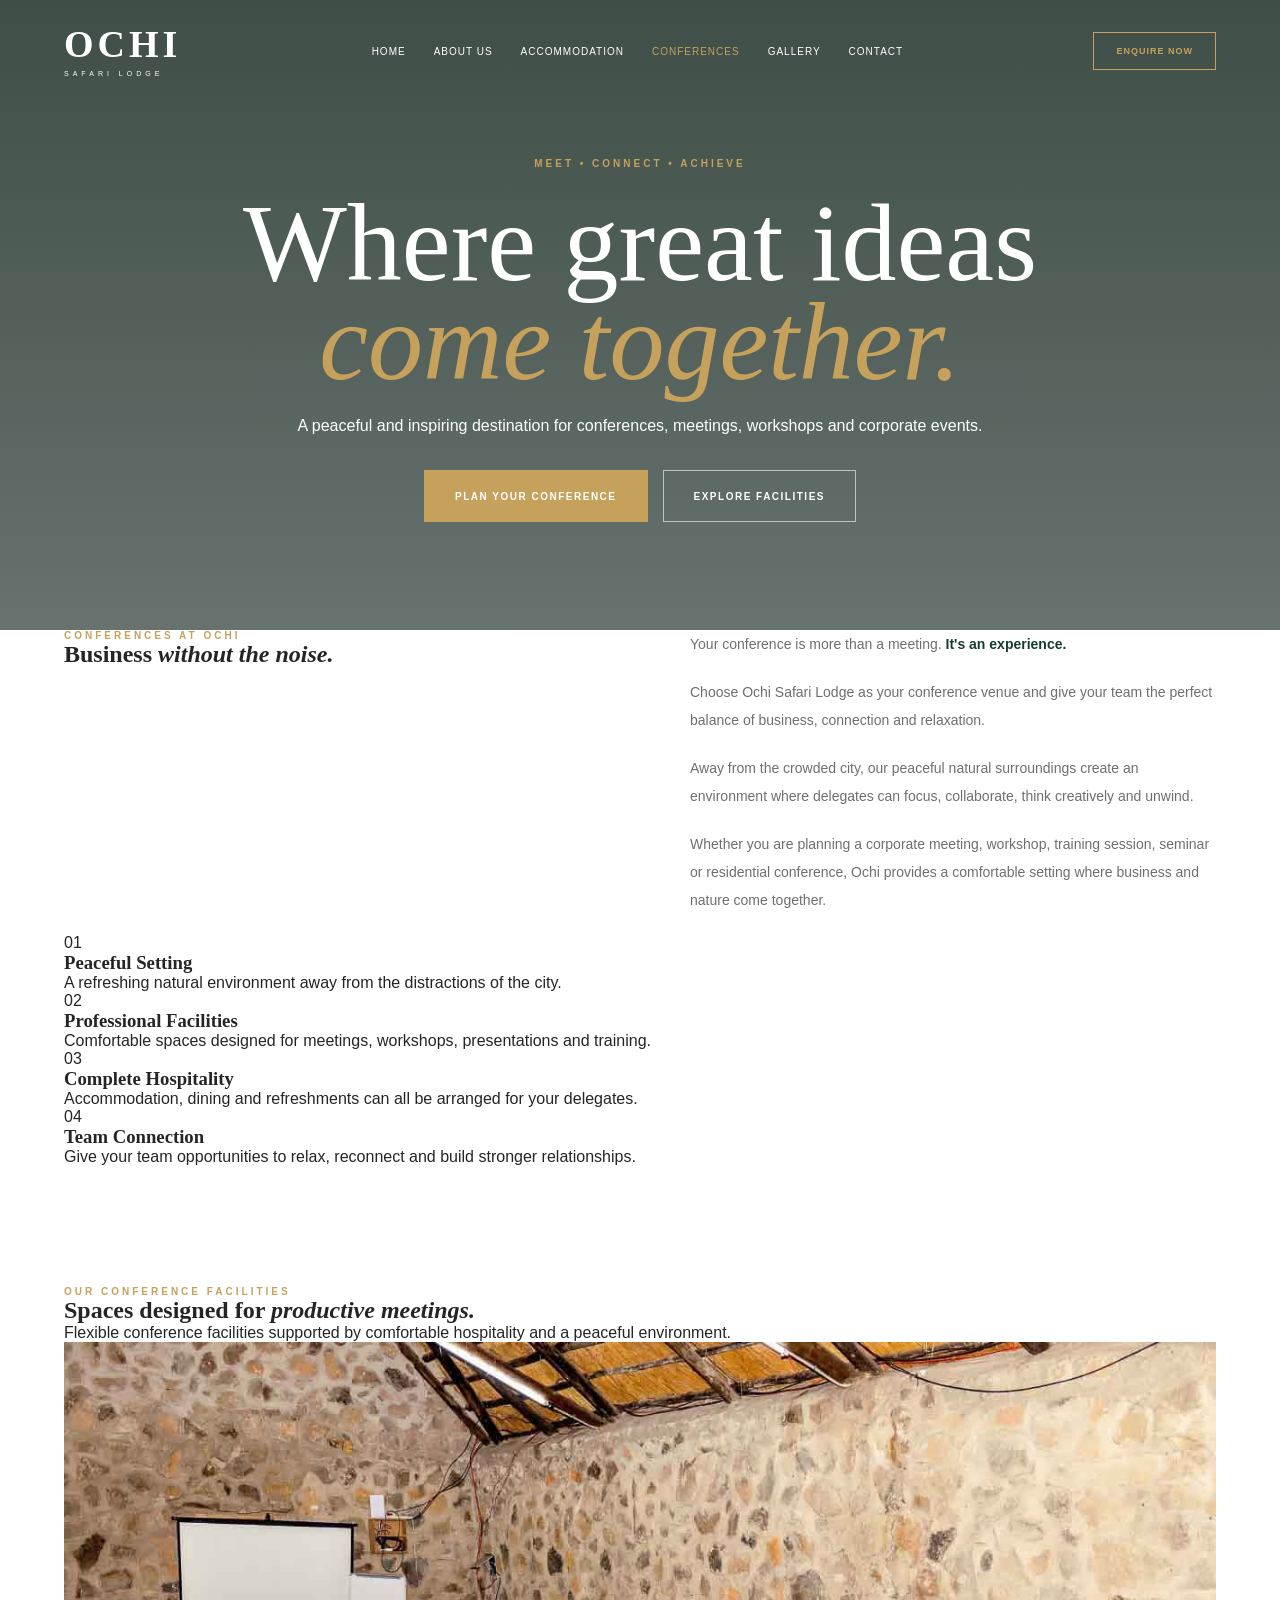
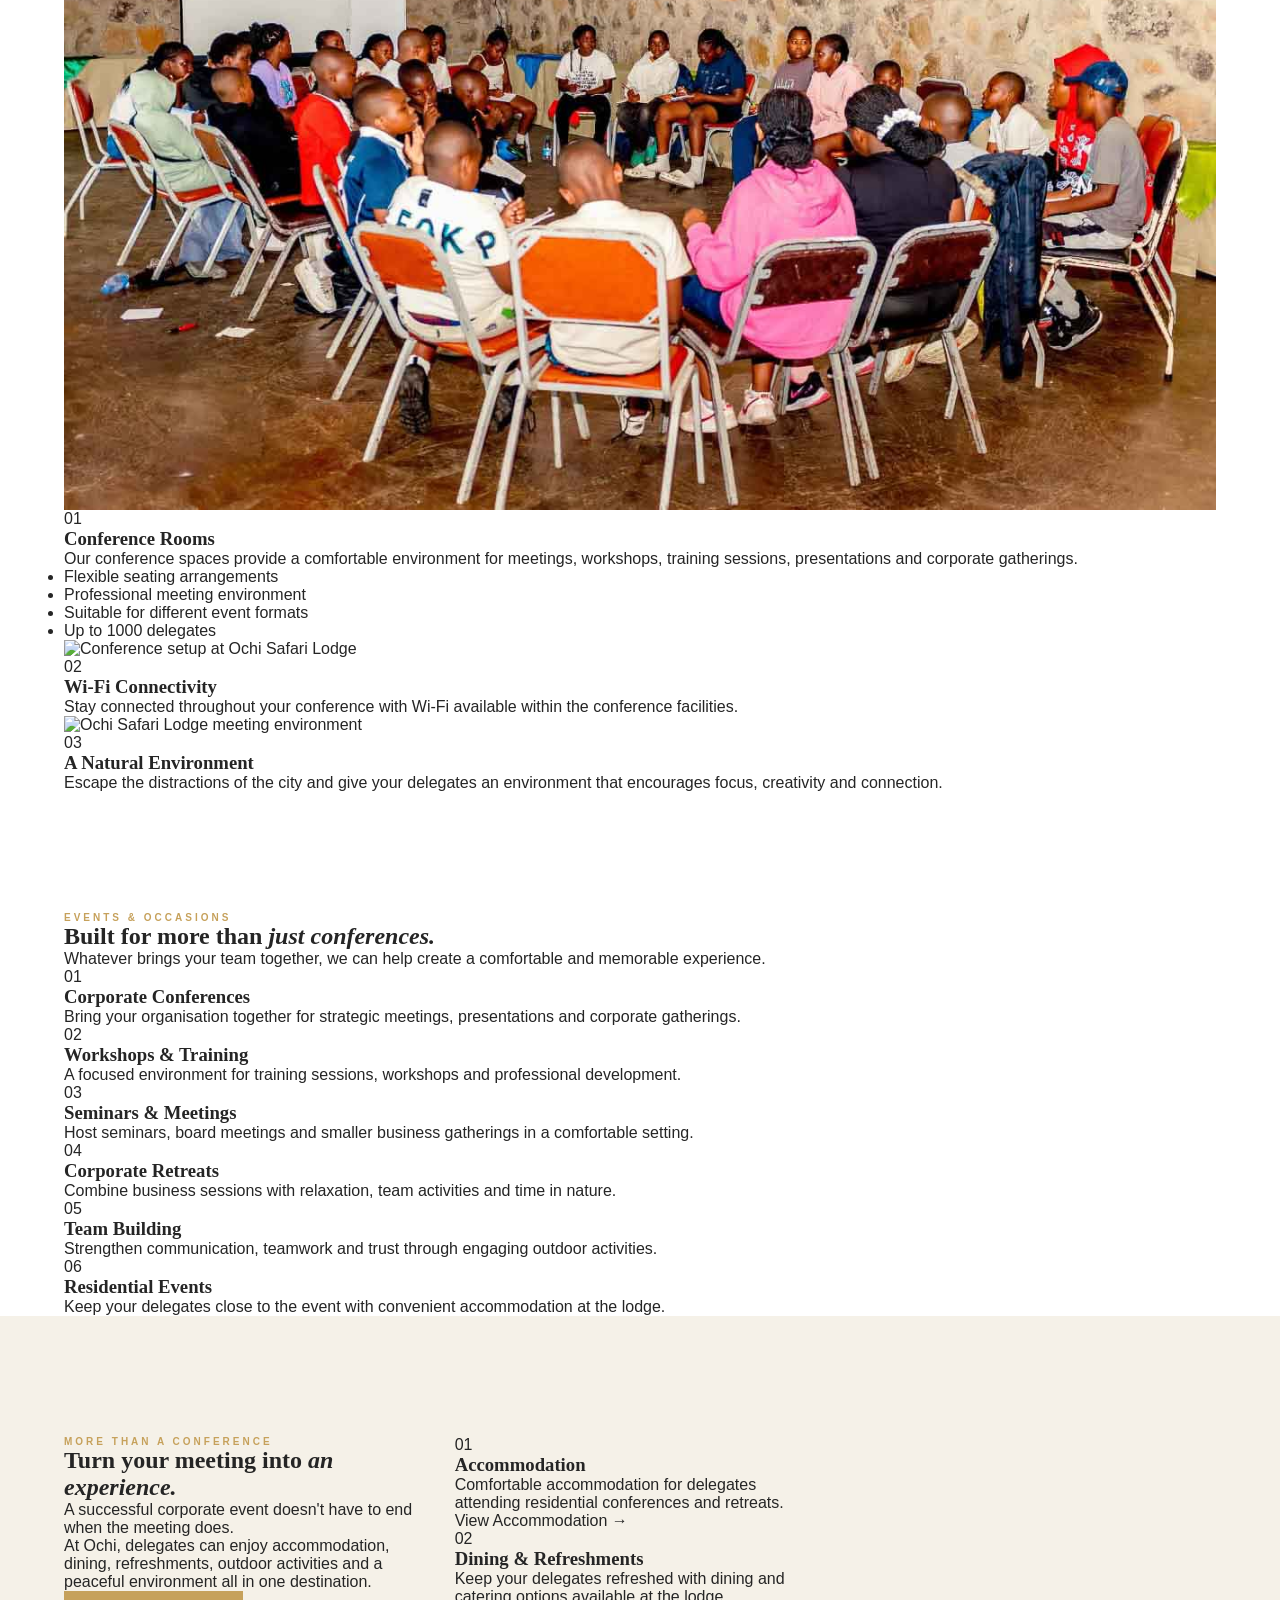
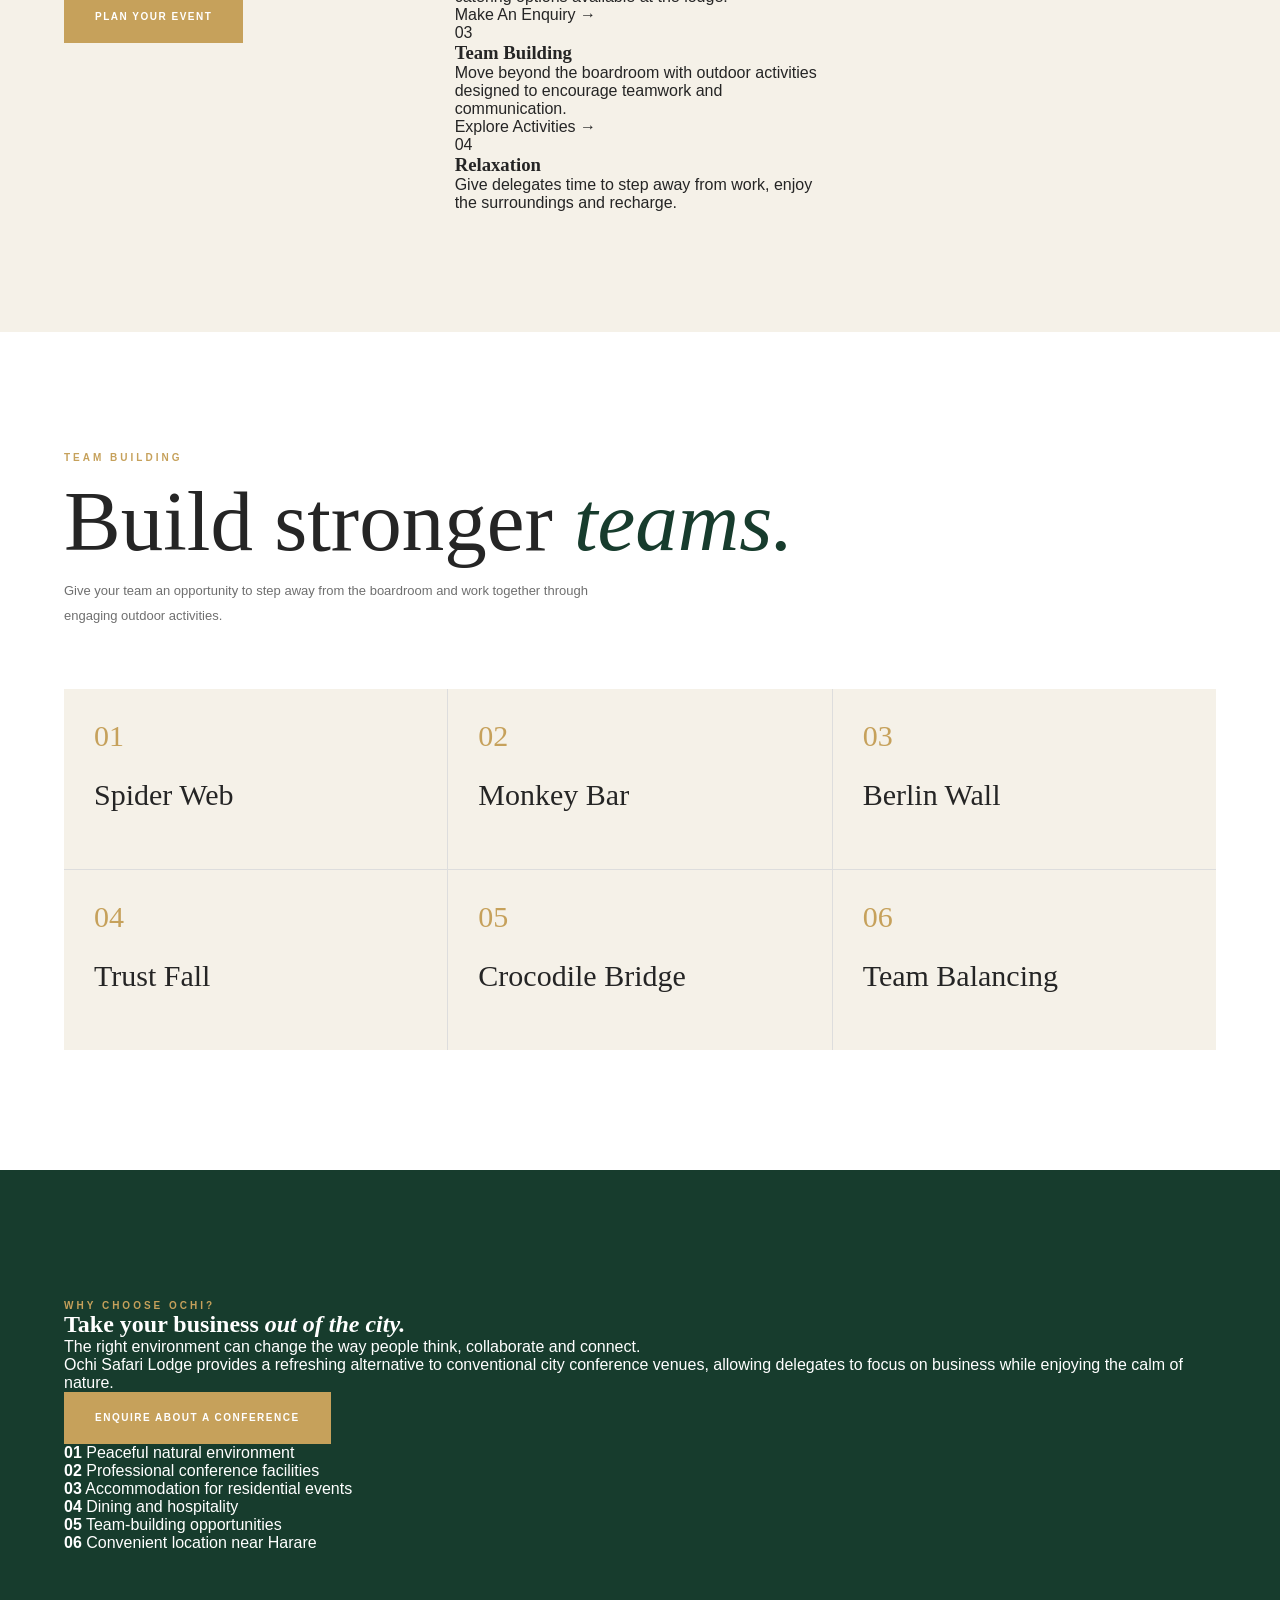
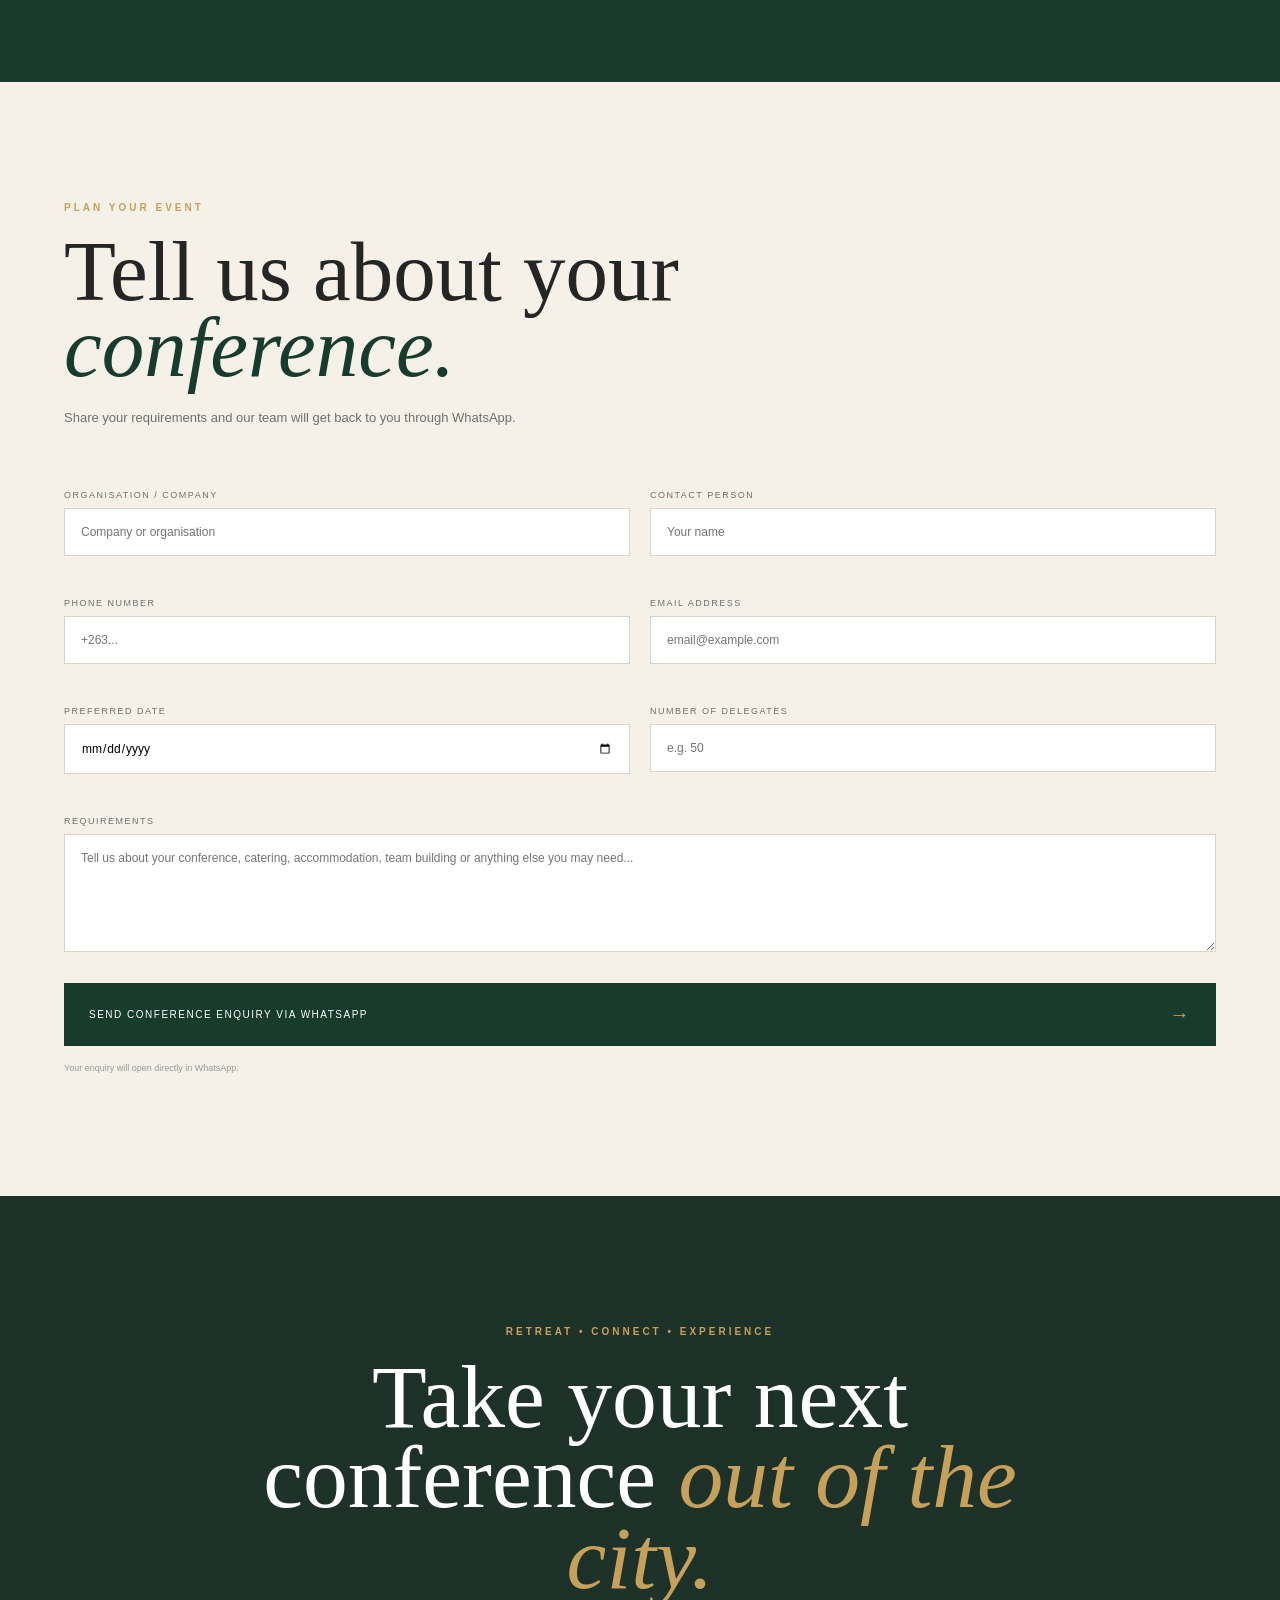
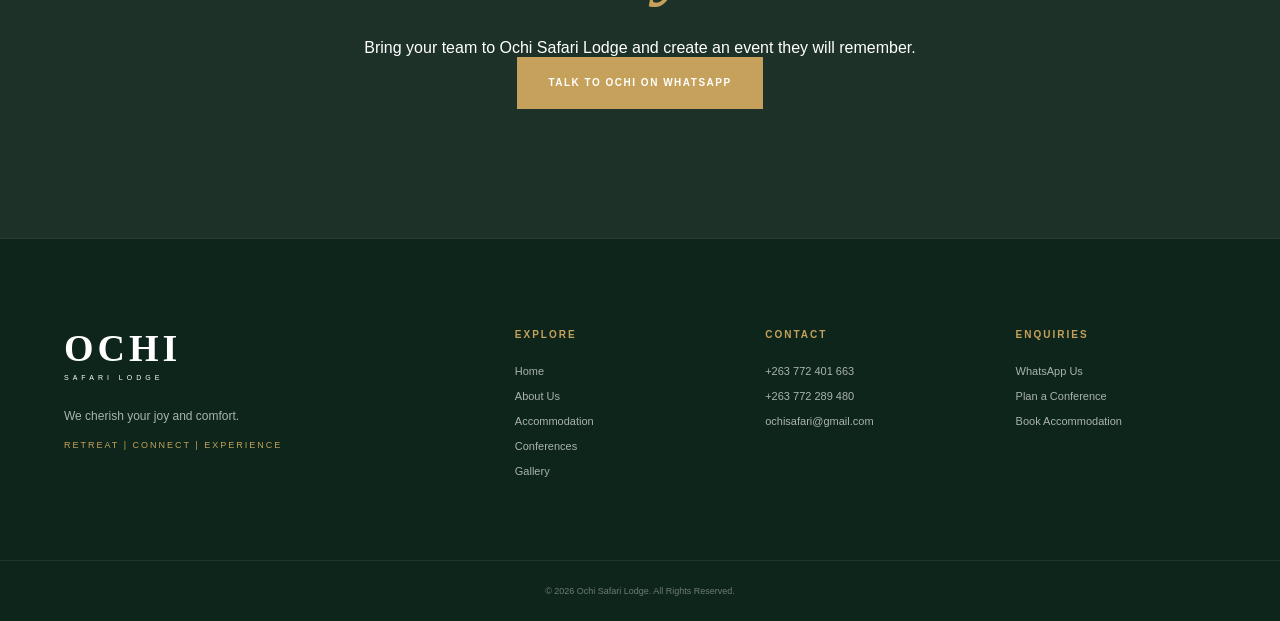
==== commit 3b556f65: "Update conferences.html" ====
--- a/conferences.html
+++ b/conferences.html
@@ -304,7 +304,7 @@
                 <div class="facility-image">
 
                     <img
-                        src="images/WhatsApp Image 2026-08-20 at 09.56.02.jpeg"
+                        src="images/WhatsApp Image 2026-08-20 at 09.56.02.jpg"
                         alt="Conference room at Ochi Safari Lodge"
                     >
 
@@ -330,7 +330,7 @@
                         <li>Flexible seating arrangements</li>
                         <li>Professional meeting environment</li>
                         <li>Suitable for different event formats</li>
-                        <li>Up to 100 delegates</li>
+                        <li>Up to 1000 delegates</li>
                     </ul>
 
                 </div>
@@ -984,7 +984,7 @@
                         type="number"
                         id="delegates"
                         min="1"
-                        max="100"
+                        max="1000"
                         placeholder="e.g. 50"
                     >
 
--- a/style.css
+++ b/style.css
@@ -4654,3 +4654,5 @@
 }
 
 
+
+
